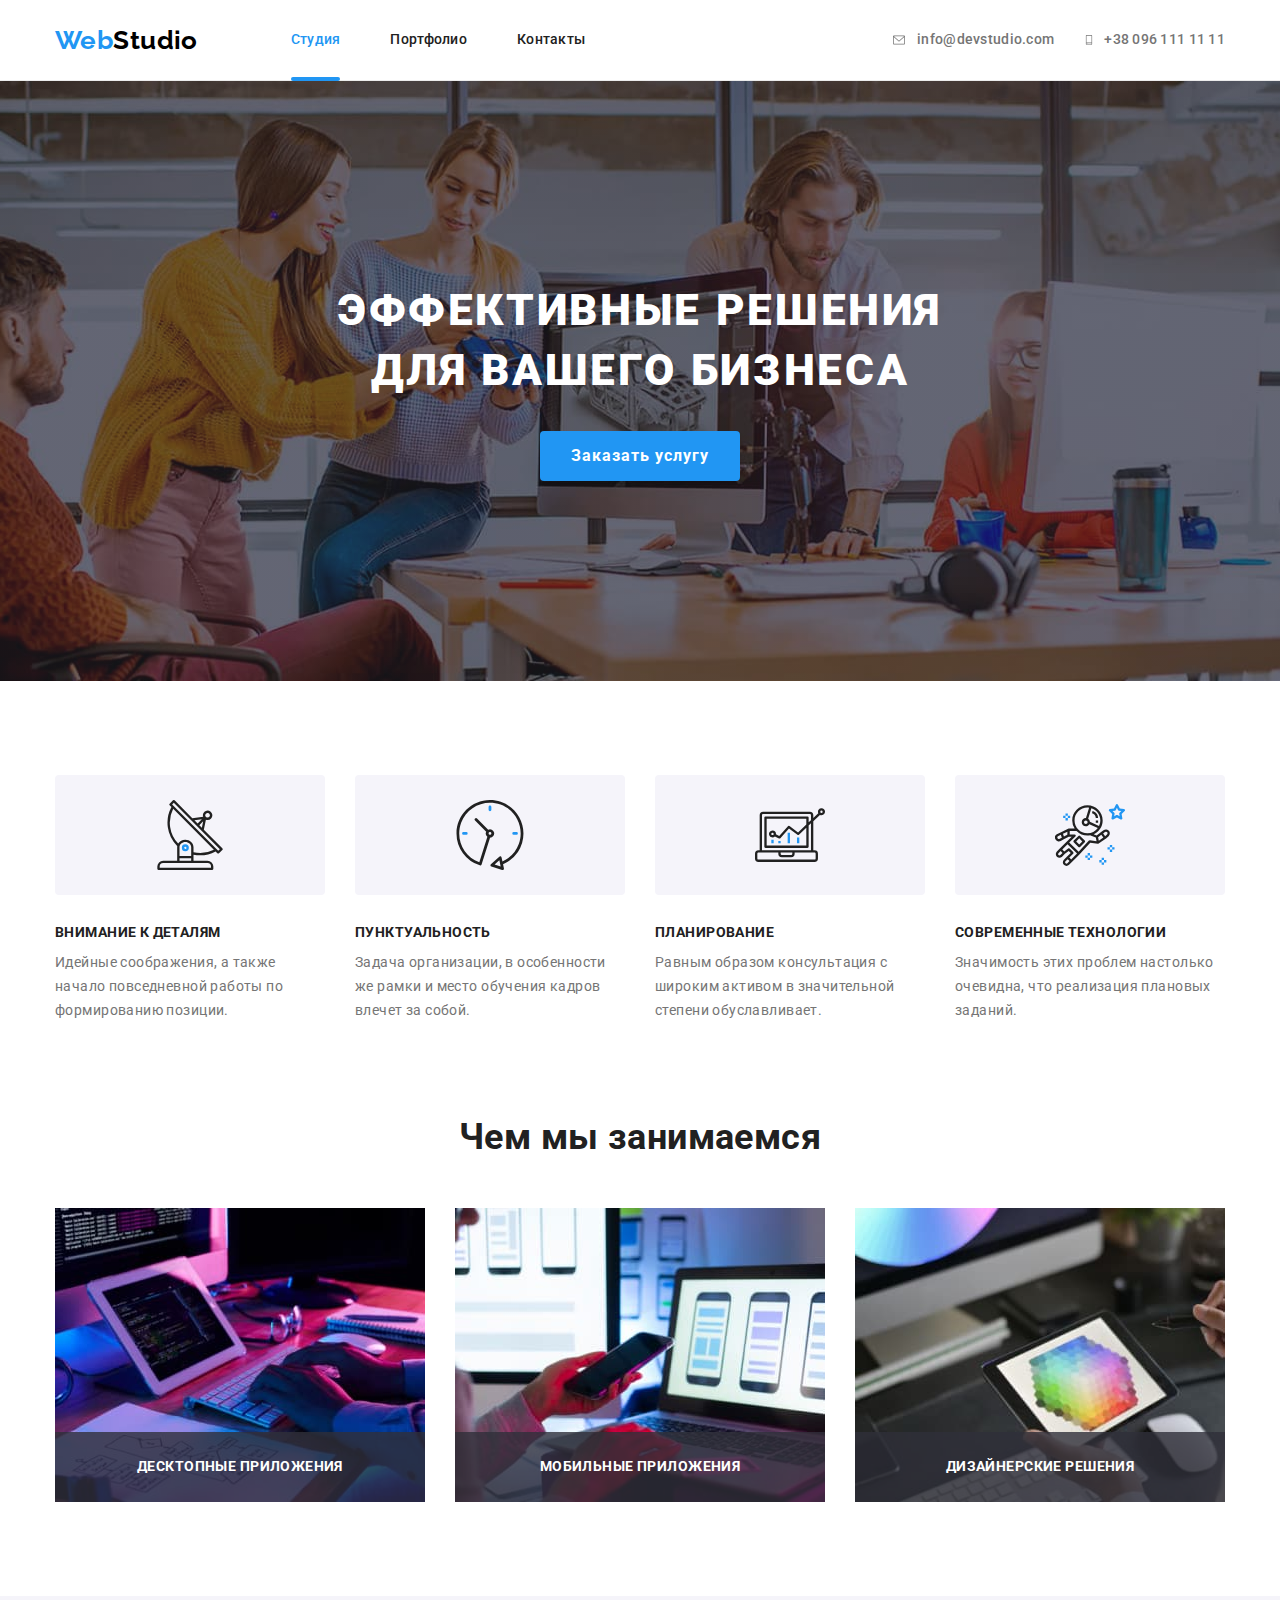
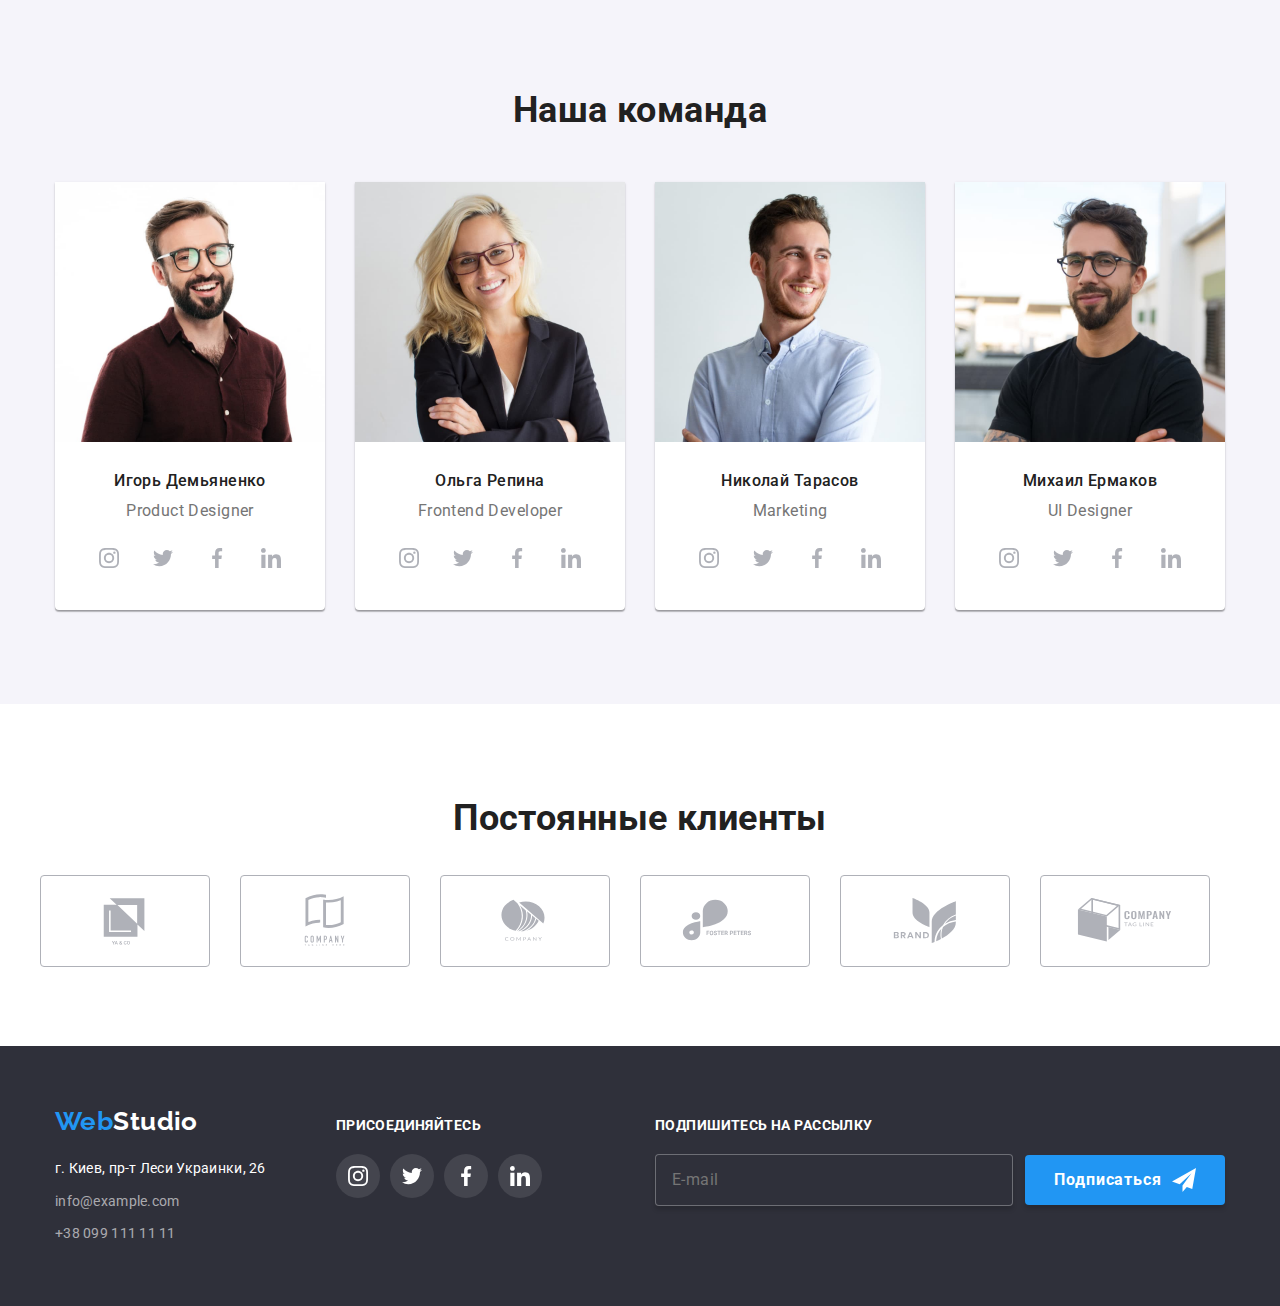
==== index.html @ 22db12f2 "fix modal and add all to footer" ====
<!DOCTYPE html>
<html lang="ru">
	<head>
		<meta charset="UTF-8" />
		<meta http-equiv="X-UA-Compatible" content="IE=edge" />
		<meta name="viewport" content="width=device-width, initial-scale=1.0" />
		<title>Студия</title>
		<link rel="preconnect" href="https://fonts.googleapis.com" />
		<link rel="preconnect" href="https://fonts.gstatic.com" crossorigin />
		<link
			href="https://fonts.googleapis.com/css2?family=Raleway:wght@700&family=Roboto:wght@400;500;700;900&display=swap"
			rel="stylesheet"
		/>
		<link
			rel="stylesheet"
			href="https://cdnjs.cloudflare.com/ajax/libs/modern-normalize/1.1.0/modern-normalize.min.css"
		/>
		<link rel="stylesheet" href="./css/main.min.css" />
		<!-- <link rel="stylesheet" href="./css/style.css"/> -->
	</head>

	<body>
		<!-- Верхняя линия -->
		<header class="page-header">
			<div class="container page-header__container">
				<a href="./index.html" class="logo__link link">
					<span class="logo__label">Web</span>
					Studio
				</a>
				<div class="menu-container" id="menu-container" data-menu>
					<nav class="navigation">
						<ul class="navigation__list list">
							<li class="navigation__item">
								<a href="./index.html" class="navigation__link link navigation__link--current">Студия</a>
							</li>
							<li class="navigation__item">
								<a href="./portfolio.html" class="navigation__link link">Портфолио</a>
							</li>
							<li class="navigation__item">
								<a href="" class="navigation__link link">Контакты</a>
							</li>
						</ul>
					</nav>

					<ul class="contact list">
						<li class="contact__item">
							<a href="mailto:info@devstudio.com" class="contact__link link">
								<svg class="contact__icon" width="16" height="12">
									<use href="./images/icon-img.svg#icon-letter"></use>
								</svg>
								info@devstudio.com
							</a>
						</li>
						<li class="contact__item">
							<a href="tel:+380961111111" class="contact__link link contact__link--resize">
								<svg class="contact__icon" width="10" height="16">
									<use href="./images/icon-img.svg#icon-smartphone"></use>
								</svg>
								+38 096 111 11 11
							</a>
						</li>
					</ul>

					<ul class="header-social__list list">
						<li class="header-social__item">
							<a href="" class="header-social__link link" aria-label="Instagram">Instagram</a>
						</li>
						<li class="header-social__item">
							<a href="" class="header-social__link link" aria-label="Twitter">Twitter</a>
						</li>
						<li class="header-social__item">
							<a href="" class="header-social__link link" aria-label="Facebook">Facebook</a>
						</li>
						<li class="header-social__item">
							<a href="" class="header-social__link link" aria-label="LinkedIn">LinkedIn</a>
						</li>
					</ul>
				</div>
				<button
					class="button-menu is-open"
					type="button-menu"
					aria-expanded="false"
					aria-controls="menu-container"
					data-menu-button
				>
					<svg class="button-menu__icon" width="40" height="40" aria-label="Переключатель мобильного окна">
						<use class="icon-menu" href="./images/icon-img.svg#icon-menu"></use>
						<use class="icon-close" href="./images/icon-img.svg#icon-close-menu"></use>
					</svg>
				</button>
			</div>
		</header>

		<!-- Main -->
		<main>
			<!-- Шапка -->
			<section class="hero">
				<div class="container">
					<h1 class="hero__title">Эффективные решения для вашего бизнеса</h1>
					<button class="button" type="button" data-modal-open>Заказать услугу</button>
				</div>
			</section>

			<!-- Преимущества -->
			<section class="section advantage">
				<div class="container">
					<h2 class="section__title visually-hidden">Преимущества</h2>
					<ul class="advantage__list list">
						<li class="advantage-card">
							<div class="advantage-card__img">
								<svg class="advantage-card__icon" width="70" height="70">
									<use href="./images/icon-img.svg#icon-antenna"></use>
								</svg>
							</div>
							<h3 class="advantage-card__name subtitle">Внимание к деталям</h3>
							<p class="advantage-card__text text">
								Идейные соображения, а также начало повседневной работы по формированию позиции.
							</p>
						</li>
						<li class="advantage-card">
							<div class="advantage-card__img">
								<svg class="advantage-card__icon" width="70" height="70">
									<use href="./images/icon-img.svg#icon-clock"></use>
								</svg>
							</div>
							<h3 class="advantage-card__name subtitle">Пунктуальность</h3>
							<p class="advantage-card__text text">
								Задача организации, в особенности же рамки и место обучения кадров влечет за собой.
							</p>
						</li>
						<li class="advantage-card">
							<div class="advantage-card__img">
								<svg class="advantage-card__icon" width="70" height="70">
									<use href="./images/icon-img.svg#icon-diagram"></use>
								</svg>
							</div>
							<h3 class="advantage-card__name subtitle">Планирование</h3>
							<p class="advantage-card__text text">
								Равным образом консультация с широким активом в значительной степени обуславливает.
							</p>
						</li>
						<li class="advantage-card">
							<div class="advantage-card__img">
								<svg class="advantage-card__icon" width="70" height="70">
									<use href="./images/icon-img.svg#icon-astronaut"></use>
								</svg>
							</div>
							<h3 class="advantage-card__name subtitle">Современные технологии</h3>
							<p class="advantage-card__text text">
								Значимость этих проблем настолько очевидна, что реализация плановых заданий.
							</p>
						</li>
					</ul>
				</div>
			</section>

			<!-- Услуги -->
			<section class="section service">
				<div class="container">
					<h2 class="section__title">Чем мы занимаемся</h2>
					<ul class="service__list list">
						<li class="service-card">
							<img class="service-card__image" src="./images/service1.jpg" alt="Верстка" width="370" height="294" />
							<h3 class="service-card__name subtitle">Десктопные приложения</h3>
						</li>
						<li class="service-card">
							<img class="service-card__image" src="./images/service2.jpg" alt="Адаптация" width="370" height="294" />
							<h3 class="service-card__name subtitle">Мобильные приложения</h3>
						</li>
						<li class="service-card">
							<img class="service-card__image" src="./images/service3.jpg" alt="Дизайн" width="370" height="294" />
							<h3 class="service-card__name subtitle">Дизайнерские решения</h3>
						</li>
					</ul>
				</div>
			</section>

			<!-- Наша команда -->
			<section class="section team">
				<div class="container">
					<h2 class="section__title">Наша команда</h2>
					<ul class="team__list list">
						<li class="team__card">
							<img class="team__photo" src="./images/photo1.jpg" alt="Фото Игоря Демьяненко" width="270" height="260" />
							<div class="team__description">
								<h3 class="team__name">Игорь Демьяненко</h3>
								<p class="team__text">Product Designer</p>
								<ul class="social__list list">
									<li class="social__item">
										<a
											class="social__link link"
											href=""
											aria-label="instagram"
											target="_blank"
											rel="noopener noreferrer"
										>
											<svg class="social__icon" width="20" height="20">
												<use href="./images/icon-img.svg#icon-instagram"></use>
											</svg>
										</a>
									</li>
									<li class="social__item">
										<a class="social__link" href="" aria-label="twitter" target="_blank" rel="noopener noreferrer">
											<svg class="social__icon" width="20" height="20">
												<use href="./images/icon-img.svg#icon-twitter"></use>
											</svg>
										</a>
									</li>
									<li class="social__item">
										<a class="social__link" href="" aria-label="facebook" target="_blank" rel="noopener noreferrer">
											<svg class="social__icon" width="20" height="20">
												<use href="./images/icon-img.svg#icon-facebook"></use>
											</svg>
										</a>
									</li>
									<li class="social__item">
										<a class="social__link" href="" aria-label="linkedin" target="_blank" rel="noopener noreferrer">
											<svg class="social__icon" width="20" height="20">
												<use href="./images/icon-img.svg#icon-linkedin"></use>
											</svg>
										</a>
									</li>
								</ul>
							</div>
						</li>
						<li class="team__card">
							<img class="team__photo" src="./images/photo2.jpg" alt="Фото Ольги Репиной" width="270" height="260" />
							<div class="team__description">
								<h3 class="team__name">Ольга Репина</h3>
								<p class="team__text">Frontend Developer</p>
								<ul class="social__list list">
									<li class="social__item">
										<a class="social__link" href="" aria-label="instagram" target="_blank" rel="noopener noreferrer">
											<svg class="social__icon" width="20" height="20">
												<use href="./images/icon-img.svg#icon-instagram"></use>
											</svg>
										</a>
									</li>
									<li class="social__item">
										<a class="social__link" href="" aria-label="twitter" target="_blank" rel="noopener noreferrer">
											<svg class="social__icon" width="20" height="20">
												<use href="./images/icon-img.svg#icon-twitter"></use>
											</svg>
										</a>
									</li>
									<li class="social__item">
										<a class="social__link" href="" aria-label="facebook" target="_blank" rel="noopener noreferrer">
											<svg class="social__icon" width="20" height="20">
												<use href="./images/icon-img.svg#icon-facebook"></use>
											</svg>
										</a>
									</li>
									<li class="social__item">
										<a class="social__link" href="" aria-label="linkedin" target="_blank" rel="noopener noreferrer">
											<svg class="social__icon" width="20" height="20">
												<use href="./images/icon-img.svg#icon-linkedin"></use>
											</svg>
										</a>
									</li>
								</ul>
							</div>
						</li>
						<li class="team__card">
							<img class="team__photo" src="./images/photo3.jpg" alt="Фото Николая Тарасова" width="270" height="260" />
							<div class="team__description">
								<h3 class="team__name">Николай Тарасов</h3>
								<p class="team__text">Marketing</p>
								<ul class="social__list list">
									<li class="social__item">
										<a class="social__link" href="" aria-label="instagram" target="_blank" rel="noopener noreferrer">
											<svg class="social__icon" width="20" height="20">
												<use href="./images/icon-img.svg#icon-instagram"></use>
											</svg>
										</a>
									</li>
									<li class="social__item">
										<a class="social__link" href="" aria-label="twitter" target="_blank" rel="noopener noreferrer">
											<svg class="social__icon" width="20" height="20">
												<use href="./images/icon-img.svg#icon-twitter"></use>
											</svg>
										</a>
									</li>
									<li class="social__item">
										<a class="social__link" href="" aria-label="facebook" target="_blank" rel="noopener noreferrer">
											<svg class="social__icon" width="20" height="20">
												<use href="./images/icon-img.svg#icon-facebook"></use>
											</svg>
										</a>
									</li>
									<li class="social__item">
										<a class="social__link" href="" aria-label="linkedin" target="_blank" rel="noopener noreferrer">
											<svg class="social__icon" width="20" height="20">
												<use href="./images/icon-img.svg#icon-linkedin"></use>
											</svg>
										</a>
									</li>
								</ul>
							</div>
						</li>
						<li class="team__card">
							<img class="team__photo" src="./images/photo4.jpg" alt="Фото Михаила Ермакова" width="270" height="260" />
							<div class="team__description">
								<h3 class="team__name">Михаил Ермаков</h3>
								<p class="team__text">UI Designer</p>
								<ul class="social__list list">
									<li class="social__item">
										<a class="social__link" href="" aria-label="instagram" target="_blank" rel="noopener noreferrer">
											<svg class="social__icon" width="20" height="20">
												<use href="./images/icon-img.svg#icon-instagram"></use>
											</svg>
										</a>
									</li>
									<li class="social__item">
										<a class="social__link" href="" aria-label="twitter" target="_blank" rel="noopener noreferrer">
											<svg class="social__icon" width="20" height="20">
												<use href="./images/icon-img.svg#icon-twitter"></use>
											</svg>
										</a>
									</li>
									<li class="social__item">
										<a class="social__link" href="" aria-label="facebook" target="_blank" rel="noopener noreferrer">
											<svg class="social__icon" width="20" height="20">
												<use href="./images/icon-img.svg#icon-facebook"></use>
											</svg>
										</a>
									</li>
									<li class="social__item">
										<a class="social__link" href="" aria-label="linkedin" target="_blank" rel="noopener noreferrer">
											<svg class="social__icon" width="20" height="20">
												<use href="./images/icon-img.svg#icon-linkedin"></use>
											</svg>
										</a>
									</li>
								</ul>
							</div>
						</li>
					</ul>
				</div>
			</section>

			<!-- Постоянные клиенты -->
			<section class="section clients">
				<div class="container">
					<h2 class="section__title">Постоянные клиенты</h2>
					<ul class="clients__list list">
						<li class="clients-card">
							<a href="" class="clients-card__link">
								<svg class="clients-card__icon" width="106" height="60">
									<use href="./images/icon-img.svg#icon-logo1"></use>
								</svg>
							</a>
						</li>
						<li class="clients-card">
							<a href="" class="clients-card__link">
								<svg class="clients-card__icon" width="106" height="60">
									<use href="./images/icon-img.svg#icon-logo2"></use>
								</svg>
							</a>
						</li>
						<li class="clients-card">
							<a href="" class="clients-card__link">
								<svg class="clients-card__icon" width="106" height="60">
									<use href="./images/icon-img.svg#icon-logo3"></use>
								</svg>
							</a>
						</li>
						<li class="clients-card">
							<a href="" class="clients-card__link">
								<svg class="clients-card__icon" width="106" height="60">
									<use href="./images/icon-img.svg#icon-logo4"></use>
								</svg>
							</a>
						</li>
						<li class="clients-card">
							<a href="" class="clients-card__link">
								<svg class="clients-card__icon" width="106" height="60">
									<use href="./images/icon-img.svg#icon-logo5"></use>
								</svg>
							</a>
						</li>
						<li class="clients-card">
							<a href="" class="clients-card__link">
								<svg class="clients-card__icon" width="106" height="60">
									<use href="./images/icon-img.svg#icon-logo6"></use>
								</svg>
							</a>
						</li>
					</ul>
				</div>
			</section>
		</main>

		<!-- footer -->
		<footer class="page-footer">
			<div class="container page-footer__container">
				<div class="address-thumb">
					<a href="./index.html" class="logo__link link page-footer__logo">
						<span class="logo__label">Web</span>
						Studio
					</a>
					<address class="address">
						<ul class="address__list list">
							<li class="address__item">
								<a href="#" class="address__link address__link--decoration link">г. Киев, пр-т Леси Украинки, 26</a>
							</li>
							<li class="address__item">
								<a href="mailto:info@example.com" class="address__link link address__link--active">info@example.com</a>
							</li>
							<li class="address__item">
								<a href="tel:+380991111111" class="address__link link address__link--active">+38 099 111 11 11</a>
							</li>
						</ul>
					</address>
				</div>

				<div class="join-thumb">
					<strong class="join-thumb__title">присоединяйтесь</strong>
					<ul class="social__list list">
						<li class="social__item">
							<a
								class="social__link link social__link--decoration"
								href=""
								aria-label="instagram"
								target="_blank"
								rel="noopener noreferrer"
							>
								<svg class="social__icon" width="20" height="20">
									<use href="./images/icon-img.svg#icon-instagram"></use>
								</svg>
							</a>
						</li>
						<li class="social__item">
							<a
								class="social__link link social__link--decoration"
								href=""
								aria-label="twitter"
								target="_blank"
								rel="noopener noreferrer"
							>
								<svg class="social__icon" width="20" height="20">
									<use href="./images/icon-img.svg#icon-twitter"></use>
								</svg>
							</a>
						</li>
						<li class="social__item">
							<a
								class="social__link link social__link--decoration"
								href=""
								aria-label="facebook"
								target="_blank"
								rel="noopener noreferrer"
							>
								<svg class="social__icon" width="20" height="20">
									<use href="./images/icon-img.svg#icon-facebook"></use>
								</svg>
							</a>
						</li>
						<li class="social__item">
							<a
								class="social__link link social__link--decoration"
								href=""
								aria-label="linkedin"
								target="_blank"
								rel="noopener noreferrer"
							>
								<svg class="social__icon" width="20" height="20">
									<use href="./images/icon-img.svg#icon-linkedin"></use>
								</svg>
							</a>
						</li>
					</ul>
				</div>

				<div class="newsletter">
					<strong class="newsletter__title">Подпишитесь на рассылку</strong>
					<form class="newsletter__form" name="sign to newsletter">
						<input class="newsletter__input" type="email" name="email" id="user_email" placeholder="E-mail" />

						<button class="button" type="submit">
							Подписаться
							<svg class="button__icon button__append" width="24" height="24">
								<use href="./images/icon-img.svg#icon-send"></use>
							</svg>
						</button>
					</form>
				</div>
			</div>
		</footer>

		<!-- <div class="backdrop backdrop--is-hidden" data-modal>
			<div class="modal">
				<button class="button modal__button" type="button" data-modal-close>
					<svg class="button__icon" width="18" height="18">
						<use href="./images/icon-img.svg#icon-close-modal-img"></use>
					</svg>
				</button>
				<form class="form">
					<strong class="form__title">Оставьте свои данные, мы вам перезвоним</strong>

					<label class="label">
						<span class="label__name">Имя</span>
						<input class="label__input" type="text" name="name" id="name" autofocus />
						<svg class="label__icon" width="18" height="18">
							<use href="./images/icon-img.svg#icon-person-black"></use>
						</svg>
					</label>

					<label class="label">
						<span class="label__name">Телефон</span>
						<input class="label__input" type="tel" name="tel" id="tel" />
						<svg class="label__icon" width="18" height="18">
							<use href="./images/icon-img.svg#icon-phone-black"></use>
						</svg>
					</label>

					<label class="label">
						<span class="label__name">Почта</span>
						<input class="label__input" type="email" name="email" id="email" />
						<svg class="label__icon" width="18" height="18">
							<use href="./images/icon-img.svg#icon-email-modal"></use>
						</svg>
					</label>

					<label class="label">
						<span class="label__name">Комментарий</span>
						<textarea
							class="label__textarea"
							name="comment"
							id="comment"
							rows="10"
							placeholder="Введите текст"
						></textarea>
					</label>

					<label class="label label--decoration">
						<input class="label__input label__input--is-hidden" type="checkbox" name="policy" id="policy" />
						<span class="label__checkbox">
							<svg class="label__icon label__icon--custom" width="14" height="13">
								<use href="./images/icon-img.svg#icon-Vector2"></use>
							</svg>
						</span>
						<span class="label__name label__name--static">
							Соглашаюсь с рассылкой и принимаю&nbsp;
							<a class="label__link" href="#">Условия договора</a>
						</span>
					</label>

					<button class="button form__button" type="submit">Отправить</button>
				</form>
			</div>
		</div> -->

		<script src="./js/menu-container.js"></script>
		<script src="./js/modal.js"></script>
	</body>
</html>
---- css/main.min.css ----
body{background-color:#fff;color:#757575;font-family:Roboto, sans-serif;font-size:14px;letter-spacing:0.03em}h1,h2,h3,h4,h5,h6,p,ul{margin:0;padding:0}.list{list-style:none}.link{text-decoration:none}.visually-hidden{position:absolute;width:1px;height:1px;margin:-1px;border:0;padding:0;white-space:nowrap;clip-path:inset(100%);clip:rect(0 0 0 0);overflow:hidden}.section__title{margin-top:0;margin-bottom:50px;color:#212121;font-size:28px;line-height:1.17;text-align:center}@media screen and (min-width: 1200px){.section__title{font-size:36px;line-height:1.16}}.subtitle{font-size:14px;line-height:1.14;text-transform:uppercase}.text{line-height:1.71}img{display:block;max-width:100%;height:auto}.logo__link{display:flex;color:#000;font-family:Raleway, sans-serif;font-weight:700;font-size:24px;line-height:1.16}@media screen and (min-width: 1200px){.logo__link{font-size:26px;line-height:1.19}}.logo__label{color:#2196f3;font-family:Raleway, sans-serif;font-weight:700;font-size:24px;line-height:1.16}@media screen and (min-width: 1200px){.logo__label{font-size:26px;line-height:1.19}}.button{display:inline-flex;align-items:center;justify-content:center;padding:10px;width:200px;box-shadow:0px 4px 4px rgba(0,0,0,0.15);border-radius:4px;border:none;color:#fff;background-color:#2196f3;font-weight:700;font-size:16px;line-height:1.88;letter-spacing:0.06em;cursor:pointer;transition:background-color 250ms cubic-bezier(0.4, 0, 0.2, 1)}.button:hover,.button:focus{background-color:#188ce8}.button__append{margin-left:10px}.button-menu{position:relative;top:0px;right:0px;z-index:5;display:inline-flex;margin:0;padding:0;border:none;color:#212121;background-color:transparent;transition:color 250ms cubic-bezier(0.4, 0, 0.2, 1)}.button-menu:hover,.button-menu:focus{color:#2196f3}@media screen and (min-width: 768px){.button-menu{display:none}}.button-menu__icon{fill:currentColor}.button-menu .icon-close{opacity:0;transition:opacity 400ms cubic-bezier(0.4, 0, 0.2, 1)}.button-menu.is-open .icon-close{opacity:1}.button-menu.is-open .icon-menu{opacity:0;transition:opacity 400ms cubic-bezier(0.4, 0, 0.2, 1)}.team__card{display:block;background:#fff;box-shadow:0px 1px 3px rgba(0,0,0,0.12),0px 1px 1px rgba(0,0,0,0.14),0px 2px 1px rgba(0,0,0,0.2);border-radius:0px 0px 4px 4px}@media screen and (max-width: 767px){.team__card:not(:last-child){margin-bottom:30px}}@media screen and (min-width: 768px) and (max-width: 1199px){.team__card{width:354px}.team__card:not(:nth-child(2n)){margin-right:30px}.team__card:not(:nth-last-child(-n+2)){margin-bottom:30px}}@media screen and (min-width: 1200px){.team__card{max-width:270px}}.team__description{padding:30px 10px}.team__name{color:#212121;font-weight:500;font-size:16px;line-height:1.18;text-align:center;margin-bottom:10px}.team__text{font-size:16px;line-height:1.19;text-align:center;margin-bottom:16px}.clients-card{display:flex}@media screen and (max-width: 767px){.clients-card{width:210px;flex-basis:calc((100% - 4 * 15px) / 2);margin:15px}}@media screen and (min-width: 768px) and (max-width: 1199px){.clients-card{width:226px}.clients-card:not(:nth-child(3n)){margin-right:30px}.clients-card:not(:nth-last-child(-n+3)){margin-bottom:30px}}@media screen and (min-width: 1200px){.clients-card{width:170px}}.clients-card__link{display:flex;justify-content:center;align-items:center;width:100%;height:92px;color:#afb1b8;border:1px solid #afb1b8;border-radius:4px;transition:color 250ms cubic-bezier(0.4, 0, 0.2, 1),border-color 250ms cubic-bezier(0.4, 0, 0.2, 1),background-color 250ms cubic-bezier(0.4, 0, 0.2, 1),border-color 250ms cubic-bezier(0.4, 0, 0.2, 1)}.clients-card__link:hover,.clients-card__link:focus{color:#2196f3;border-color:#2196f3}.clients-card__icon{fill:currentColor}.project-card{display:flex;margin-right:30px;margin-bottom:30px}.project-card__link{width:370px;transition:box-shadow 250ms cubic-bezier(0.4, 0, 0.2, 1)}.project-card__link:hover,.project-card__link:focus{box-shadow:0px 1px 1px rgba(0,0,0,0.12),0px 4px 4px rgba(0,0,0,0.06),1px 4px 6px rgba(0,0,0,0.16)}.project-card__overlay{position:relative;display:block;overflow:hidden}.project-card__image{display:block;max-width:100%;height:auto}.project-card__information{position:absolute;top:0;left:0;padding:63px 24px;height:100%;width:100%;font-size:18px;line-height:1.5;letter-spacing:0.03em;color:#fff;background-color:rgba(33,150,243,0.9);transform:translateY(101%);transition:transform 250ms cubic-bezier(0.4, 0, 0.2, 1)}.project-card__item{padding:20px 24px;border-bottom:1px solid #eeeeee;border-left:1px solid #eeeeee;border-right:1px solid #eeeeee}.project-card__name{color:#212121;font-size:18px;line-height:2;letter-spacing:0.06em;margin-bottom:4px}.project-card__text{color:#757575;font-size:16px;line-height:1.88}.project-card__link:hover .project-card__information,.project-card__link:focus .project-card__information{transform:translateY(0)}@media screen and (max-width: 767px){.advantage-card{max-width:450px}.advantage-card:not(:last-child){margin-bottom:30px}}@media screen and (min-width: 768px) and (max-width: 1199px){.advantage-card{max-width:354px}.advantage-card:not(:nth-child(2n)){margin-right:30px}.advantage-card:not(:nth-last-child(-n+2)){margin-bottom:30px}}@media screen and (min-width: 1200px){.advantage-card{max-width:270px}}.advantage-card__img{display:flex;justify-content:center;align-items:center;height:120px;margin-bottom:30px;background-color:#f5f4fa;border-radius:4px}.advantage-card__name{margin-bottom:10px;color:#212121}.service-card{position:relative}.service-card__name{position:absolute;bottom:0;left:0;height:70px;width:100%;padding:27px 10px;text-align:center;color:#fff;background-color:rgba(47,48,58,0.8)}.social__list{display:flex;justify-content:center}.social__item:not(:last-child){margin-right:10px}.social__link{display:flex;justify-content:center;align-items:center;width:44px;height:44px;color:#afb1b8;background:#fff;border-radius:50%;transition:color 250ms cubic-bezier(0.4, 0, 0.2, 1),background-color 250ms cubic-bezier(0.4, 0, 0.2, 1)}.social__link:hover,.social__link:focus{background-color:#2196f3;color:#fff}.social__icon{fill:currentColor}.backdrop{position:fixed;top:0;left:0;width:100%;height:100%;background-color:rgba(0,0,0,0.2);opacity:1;transition:opacity 400ms cubic-bezier(0.4, 0, 0.2, 1)}.backdrop--is-hidden{opacity:0;pointer-events:none}.modal{position:absolute;top:50%;left:50%;transform:translate(-50%, -50%) scale(1);min-width:528px;min-height:581px;background-color:#fff;transition:transform 400ms cubic-bezier(0.4, 0, 0.2, 1)}.backdrop--is-hidden .modal{transform:translate(-50%, -50%) scale(0)}.modal__button{position:absolute;top:8px;right:8px;padding:0;width:30px;height:30px;color:#000000;background:#ffffff;box-shadow:none;border-radius:50%;border:1px solid rgba(0,0,0,0.1);cursor:pointer;transition:color 250ms cubic-bezier(0.4, 0, 0.2, 1)}.modal__button:hover,.modal__button:focus{color:#2196f3;background-color:#fff}.button__icon{fill:currentColor}.form{display:flex;flex-direction:column;padding:40px}.form__title{font-weight:700;font-size:20px;line-height:23px;text-align:center;letter-spacing:0.03em;color:#212121;margin-bottom:12px}.label{position:relative;display:flex;flex-direction:column;margin-bottom:10px;font-weight:400;font-size:12px;line-height:1.16;letter-spacing:0.01em;color:#757575}.label:nth-child(5){margin-bottom:20px}.label__name{margin-bottom:4px}.label__input{padding:11px 15px 11px 40px;border:1px solid rgba(33,33,33,0.2);border-radius:4px;transition:border 250ms cubic-bezier(0.4, 0, 0.2, 1)}.label__input:focus{border:1px solid #2196f3;border-radius:4px;outline:transparent}.label__icon{position:absolute;top:50%;left:15px;transition:fill 250ms cubic-bezier(0.4, 0, 0.2, 1)}.label__input:focus+.label__icon{fill:#2196f3}.label__textarea{font-size:12px;line-height:1.16;letter-spacing:0.01em;height:120px;padding:12px 15px;border:1px solid rgba(33,33,33,0.2);border-radius:4px;transition:border 250ms cubic-bezier(0.4, 0, 0.2, 1);resize:none}.label__textarea:focus{border:1px solid #2196f3;border-radius:4px;outline:transparent}.label__textarea::placeholder{color:rgba(117,117,117,0.5)}.label--decoration{flex-direction:row;justify-content:center;align-items:center;margin-bottom:30px}.label__input--is-hidden{position:absolute;width:1px;height:1px;margin:-1px;border:0;padding:0;white-space:nowrap;clip-path:inset(100%);clip:rect(0 0 0 0);overflow:hidden}.label__link{color:#2196f3}.label__checkbox{position:relative;display:block;margin-right:8px;width:16px;height:15px;border:2px solid #212121;border-radius:4px;transition:background-color 250ms cubic-bezier(0.4, 0, 0.2, 1),border-color 250ms cubic-bezier(0.4, 0, 0.2, 1)}.label__input--is-hidden:checked+.label__checkbox{border-color:#2196f3;background-color:#2196f3}.label__icon--custom{position:absolute;top:-1px;left:-1px;opacity:0;transition:opacity 250ms cubic-bezier(0.4, 0, 0.2, 1)}.label__input--is-hidden:checked+.label__checkbox .label__icon--custom{opacity:1}.label__name--static{font-size:14px;line-height:1.46;letter-spacing:0.03em;color:#757575;margin-bottom:0}.form__button{align-self:center}.section{padding-top:60px;padding-bottom:60px}@media screen and (min-width: 1200px){.section{padding-top:94px;padding-bottom:94px}}.page-header{border-bottom:1px solid #ececec}.page-header__container{display:flex;align-items:center}@media screen and (max-width: 767px){.page-header__container{position:relative;padding:10px;justify-content:space-between}}.menu-container{display:flex}@media screen and (max-width: 767px){.menu-container{position:fixed;top:0;left:0;width:100%;min-height:796px;flex-direction:column;padding:48px 40px;opacity:0;visibility:hidden;pointer-events:none;transition:opacity 400ms cubic-bezier(0.4, 0, 0.2, 1),visibility 400ms cubic-bezier(0.4, 0, 0.2, 1);z-index:4;background-color:bisque}}.menu-container.is-open{opacity:1;visibility:visible;pointer-events:initial}@media screen and (min-width: 768px){.menu-container{flex-direction:row;flex-grow:1;align-items:center;justify-content:center}}.navigation__list{display:flex}@media screen and (max-width: 767px){.navigation__list{flex-direction:column}}@media screen and (min-width: 768px){.navigation__list{margin-left:88px}}@media screen and (min-width: 1200px){.navigation__list{margin-left:93px}}@media screen and (min-width: 768px){.navigation__item{position:relative}.navigation__item:not(:last-child){margin-right:50px}}.navigation__link{display:block;color:#212121;font-weight:500;font-size:40px;line-height:1.17;letter-spacing:0.02em;transition:color 250ms cubic-bezier(0.4, 0, 0.2, 1)}.navigation__link:hover,.navigation__link:focus{color:#2196f3}.navigation__link--current{color:#2196f3}@media screen and (min-width: 768px){.navigation__link{padding-top:32px;padding-bottom:32px;font-size:14px;line-height:1.14}.navigation__link--current::after{display:block;content:"";position:absolute;left:0;bottom:-1px;width:100%;height:4px;background-color:#2196f3;border-radius:2px;transition:opacity 250ms cubic-bezier(0.4, 0, 0.2, 1)}}.contact{display:flex;flex-direction:column-reverse}@media screen and (max-width: 767px){.contact{margin-top:auto;margin-bottom:64px}}@media screen and (min-width: 768px){.contact{flex-direction:column;margin-left:auto}}@media screen and (min-width: 1200px){.contact{flex-direction:row}}@media screen and (max-width: 767px){.contact__item:not(:first-child){margin-bottom:32px}}@media screen and (min-width: 768px) and (max-width: 1199px){.contact__item:not(:last-child){margin-bottom:10px}}@media screen and (min-width: 1200px){.contact__item:not(:last-child){margin-right:30px}}.contact__link{color:#757575;font-weight:500;font-size:24px;line-height:1.16;letter-spacing:0.02em;transition:color 250ms cubic-bezier(0.4, 0, 0.2, 1)}.contact__link:hover,.contact__link:focus{color:#2196f3}@media screen and (max-width: 767px){.contact__link--resize{font-size:34px;line-height:1.17;color:#2196f3}}@media screen and (min-width: 768px){.contact__link{display:flex;align-items:center;font-size:12px;line-height:1.16}}@media screen and (min-width: 1200px){.contact__link{padding-top:32px;padding-bottom:32px;flex-direction:row;font-size:14px;line-height:1.14}.contact__link:not(:last-child){margin-right:30px}}@media screen and (max-width: 767px){.contact__icon{display:none}}@media screen and (min-width: 768px){.contact__icon{margin-right:8px;fill:currentColor}}@media screen and (min-width: 1200px){.contact__icon{margin-right:10px}}.header-social__list{display:flex}@media screen and (min-width: 768px){.header-social__list{display:none}}.header-social__item:not(:last-child){border-right:1px solid rgba(33,33,33,0.2);padding-right:10px}.header-social__item:not(:first-child){padding-left:10px}.header-social__link{font-size:18px;line-height:1.22;letter-spacing:0.02em;color:#2196f3}.page-footer{background-color:#2f303a;padding-top:60px;padding-bottom:60px}.page-footer__container{display:flex}@media screen and (max-width: 767px){.page-footer__container{flex-direction:column;align-items:center}}@media screen and (min-width: 768px) and (max-width: 1199px){.page-footer__container{flex-wrap:wrap;justify-content:space-around}}@media screen and (min-width: 1200px){.page-footer__container{align-items:baseline}}.address-thumb{display:flex;flex-direction:column;align-items:center}@media screen and (max-width: 767px){.address-thumb{margin-bottom:70px}}@media screen and (min-width: 1200px){.address-thumb{align-items:flex-start;margin-right:70px}}.page-footer__logo{display:flex;color:#fff;margin-top:0;margin-bottom:20px}.address__list{font-style:normal;display:inline-block}.address__item{display:flex;flex-direction:column;align-items:center}.address__item:not(:last-child){margin-bottom:9px}@media screen and (min-width: 768px) and (max-width: 1199px){.address__item{margin-bottom:60px}}@media screen and (min-width: 1200px){.address__item{align-items:flex-start}}.address__link{display:flex;align-items:center;color:rgba(255,255,255,0.6);font-weight:400;line-height:1.71;letter-spacing:0.02em;transition:color 250ms cubic-bezier(0.4, 0, 0.2, 1)}.address__link--active:focus,.address__link--active:hover{color:#2196f3}.address__link--decoration{color:#fff;line-height:1.71;margin-left:0}.join-thumb{display:flex;flex-direction:column;align-items:center}@media screen and (max-width: 767px){.join-thumb{margin-bottom:60px}}@media screen and (min-width: 1200px){.join-thumb{align-items:flex-start}}.join-thumb__title{display:inline-block;color:#fff;font-weight:700;line-height:1.14;text-transform:uppercase;margin-bottom:20px}.social__link--decoration{display:flex;justify-content:center;align-items:center;width:44px;height:44px;color:#fff;background:rgba(255,255,255,0.1);border-radius:50%;transition:background-color 250ms cubic-bezier(0.4, 0, 0.2, 1)}.newsletter{display:flex;flex-direction:column;align-items:center}@media screen and (min-width: 1200px){.newsletter{align-items:flex-start;margin-left:auto}}.newsletter__title{color:#fff;font-weight:700;line-height:1.14;text-transform:uppercase;margin-bottom:20px}.newsletter__form{display:flex;flex-direction:column;align-items:center}@media screen and (min-width: 1200px){.newsletter__form{flex-direction:row}}.newsletter__input{padding:15px 16px;max-width:450px;font-size:16px;line-height:1.25;letter-spacing:0.03em;color:rgba(255,255,255,0.6);background-color:#2f303a;border:1px solid rgba(255,255,255,0.3);box-shadow:0px 4px 4px rgba(0,0,0,0.15);border-radius:4px;transition:border 250ms cubic-bezier(0.4, 0, 0.2, 1)}.newsletter__input:focus{border:1px solid #2196f3;border-radius:4px;outline:transparent}@media screen and (max-width: 1199px){.newsletter__input{margin-bottom:20px;width:450px}}@media screen and (min-width: 1200px){.newsletter__input{margin-right:12px;width:358px}}.container{margin-left:auto;margin-right:auto;padding-left:15px;padding-right:15px}@media screen and (min-width: 480px){.container{width:480px}}@media screen and (min-width: 768px){.container{width:768px}}@media screen and (min-width: 1200px){.container{width:1200px}}.hero{padding-top:118px;padding-bottom:118px;align-items:center;text-align:center;margin-left:auto;margin-right:auto;max-width:1600px;background-color:#c4c4c4;background-image:linear-gradient(to left, rgba(47,48,58,0.4), rgba(47,48,58,0.4)),url(../images/hero-bgc.jpg);background-repeat:no-repeat, no-repeat;background-position:center, center;background-size:cover, cover}@media screen and (min-width: 1200px){.hero{padding-top:200px;padding-bottom:200px}}.hero__title{max-width:360px;margin-right:auto;margin-left:auto;margin-bottom:30px;color:#fff;font-weight:900;font-size:26px;line-height:1.62;letter-spacing:0.06em;text-transform:uppercase}@media screen and (min-width: 1200px){.hero__title{max-width:696px;font-size:44px;line-height:1.36}}@media screen and (min-width: 1200px){.advantage{padding-bottom:0}}@media screen and (min-width: 768px){.advantage__list{display:flex;flex-wrap:wrap}}@media screen and (min-width: 1200px){.advantage__list .advantage-card:not(:last-child){margin-right:30px}}@media screen and (max-width: 1199px){.service{display:none}}.service__list{display:flex}.service__list .service-card:not(:last-child){margin-right:30px}.service-card:not(:last-child){margin-right:30px}.team{background-color:#f5f4fa}@media screen and (min-width: 768px){.team__list{display:flex;flex-wrap:wrap}}@media screen and (min-width: 1200px){.team__list .team__card:not(:last-child){margin-right:30px}}.clients__list{display:flex;flex-wrap:wrap;margin:-15px}@media screen and (min-width: 1200px){.clients__list .clients-card:not(:last-child){margin-right:30px}}.filters__title{color:#212121;font-weight:900;font-size:44px;line-height:1.36;text-align:center;letter-spacing:0.06em;text-transform:uppercase}.filters__list{margin-bottom:50px;margin-left:auto;margin-right:auto;align-content:center;text-align:center}.filters__item{display:inline-block}.filters__item:not(:last-child){margin-right:8px}.filters__button{padding:6px 22px;width:auto;color:#212121;background-color:#f5f4fa;font-weight:500;line-height:1.62;text-align:center;box-shadow:none;cursor:pointer;transition:color 250ms cubic-bezier(0.4, 0, 0.2, 1),background-color 250ms cubic-bezier(0.4, 0, 0.2, 1)}.filters__button:hover,.filters__button:focus{color:#fff;background-color:#2196f3;box-shadow:0px 3px 1px rgba(0,0,0,0.1),0px 1px 2px rgba(0,0,0,0.08),0px 2px 2px rgba(0,0,0,0.12)}.filters__button--current{color:#fff;background-color:#2196f3;box-shadow:0px 3px 1px rgba(0,0,0,0.1),0px 1px 2px rgba(0,0,0,0.08),0px 2px 2px rgba(0,0,0,0.12);border-radius:4px}.project__list{display:flex;flex-wrap:wrap}.project__list .project-card:nth-child(3n){margin-right:0}.project__list .project-card:nth-last-child(-n+3){margin-bottom:0}
/*# sourceMappingURL=main.min.css.map */
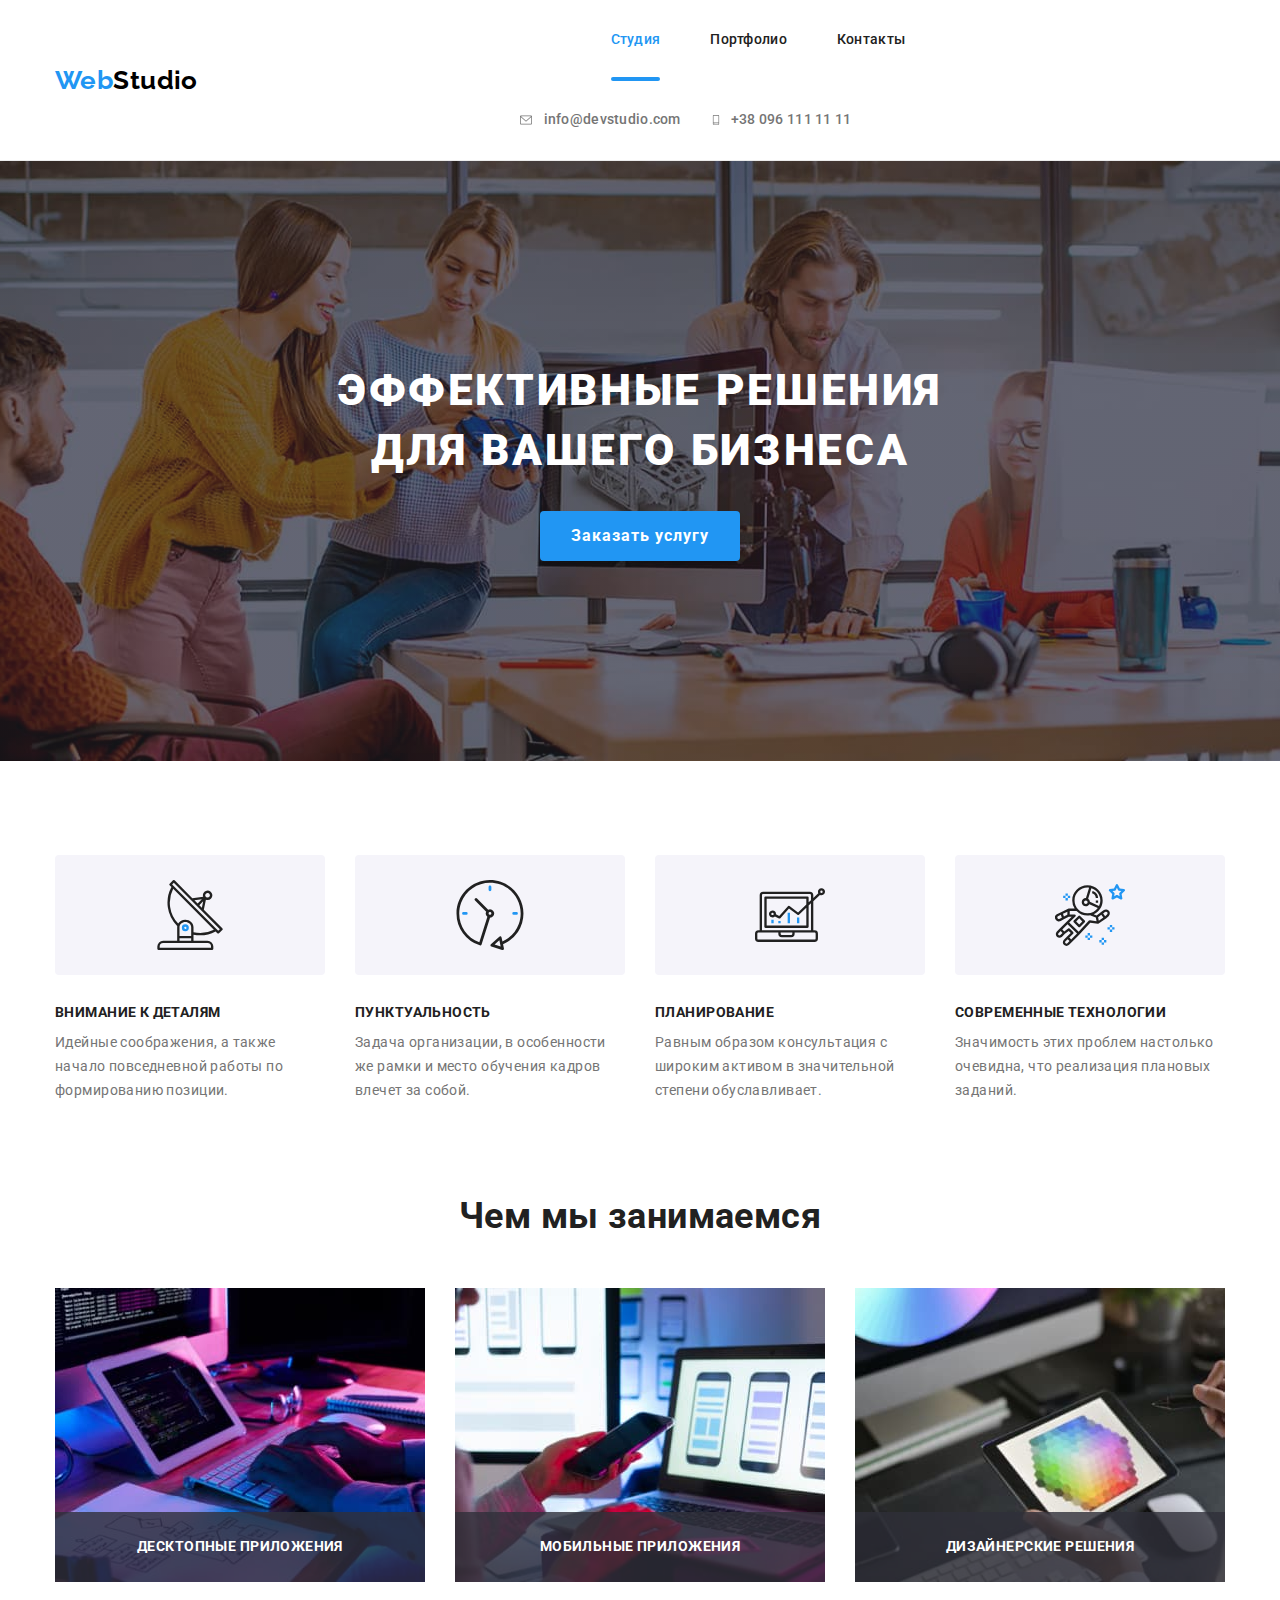
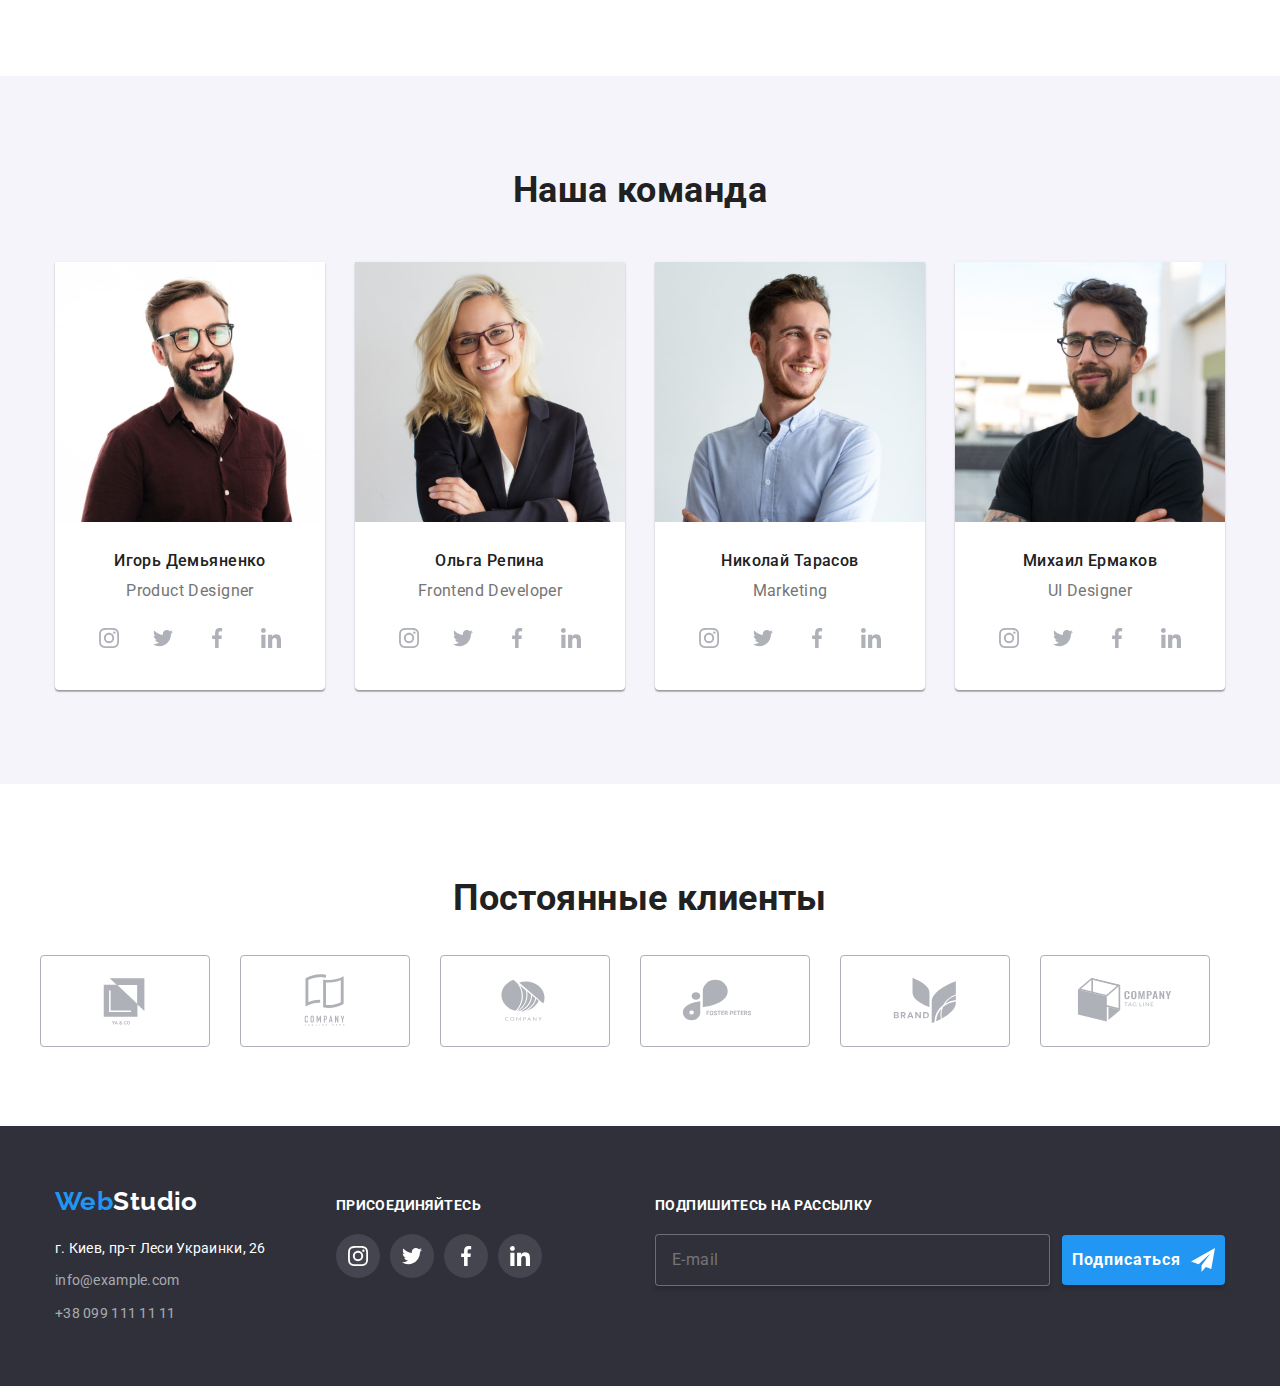
==== commit 4d36d4cb: "add fix" ====
--- a/index.html
+++ b/index.html
@@ -16,7 +16,6 @@
 			href="https://cdnjs.cloudflare.com/ajax/libs/modern-normalize/1.1.0/modern-normalize.min.css"
 		/>
 		<link rel="stylesheet" href="./css/main.min.css" />
-		<!-- <link rel="stylesheet" href="./css/style.css"/> -->
 	</head>
 
 	<body>
@@ -28,56 +27,58 @@
 					Studio
 				</a>
 				<div class="menu-container" id="menu-container" data-menu>
-					<nav class="navigation">
-						<ul class="navigation__list list">
-							<li class="navigation__item">
-								<a href="./index.html" class="navigation__link link navigation__link--current">Студия</a>
-							</li>
-							<li class="navigation__item">
-								<a href="./portfolio.html" class="navigation__link link">Портфолио</a>
-							</li>
-							<li class="navigation__item">
-								<a href="" class="navigation__link link">Контакты</a>
+					<div class="menu-container__components">
+						<nav class="navigation">
+							<ul class="navigation__list list">
+								<li class="navigation__item">
+									<a href="./index.html" class="navigation__link link navigation__link--current">Студия</a>
+								</li>
+								<li class="navigation__item">
+									<a href="./portfolio.html" class="navigation__link link">Портфолио</a>
+								</li>
+								<li class="navigation__item">
+									<a href="" class="navigation__link link">Контакты</a>
+								</li>
+							</ul>
+						</nav>
+
+						<ul class="contact list">
+							<li class="contact__item">
+								<a href="mailto:info@devstudio.com" class="contact__link link">
+									<svg class="contact__icon" width="16" height="12">
+										<use href="./images/icon-img.svg#icon-letter"></use>
+									</svg>
+									info@devstudio.com
+								</a>
+							</li>
+							<li class="contact__item">
+								<a href="tel:+380961111111" class="contact__link link contact__link--resize">
+									<svg class="contact__icon" width="10" height="16">
+										<use href="./images/icon-img.svg#icon-smartphone"></use>
+									</svg>
+									+38 096 111 11 11
+								</a>
 							</li>
 						</ul>
-					</nav>
-
-					<ul class="contact list">
-						<li class="contact__item">
-							<a href="mailto:info@devstudio.com" class="contact__link link">
-								<svg class="contact__icon" width="16" height="12">
-									<use href="./images/icon-img.svg#icon-letter"></use>
-								</svg>
-								info@devstudio.com
-							</a>
-						</li>
-						<li class="contact__item">
-							<a href="tel:+380961111111" class="contact__link link contact__link--resize">
-								<svg class="contact__icon" width="10" height="16">
-									<use href="./images/icon-img.svg#icon-smartphone"></use>
-								</svg>
-								+38 096 111 11 11
-							</a>
-						</li>
-					</ul>
-
-					<ul class="header-social__list list">
-						<li class="header-social__item">
-							<a href="" class="header-social__link link" aria-label="Instagram">Instagram</a>
-						</li>
-						<li class="header-social__item">
-							<a href="" class="header-social__link link" aria-label="Twitter">Twitter</a>
-						</li>
-						<li class="header-social__item">
-							<a href="" class="header-social__link link" aria-label="Facebook">Facebook</a>
-						</li>
-						<li class="header-social__item">
-							<a href="" class="header-social__link link" aria-label="LinkedIn">LinkedIn</a>
-						</li>
-					</ul>
+
+						<ul class="header-social__list list">
+							<li class="header-social__item">
+								<a href="" class="header-social__link link" aria-label="Instagram">Instagram</a>
+							</li>
+							<li class="header-social__item">
+								<a href="" class="header-social__link link" aria-label="Twitter">Twitter</a>
+							</li>
+							<li class="header-social__item">
+								<a href="" class="header-social__link link" aria-label="Facebook">Facebook</a>
+							</li>
+							<li class="header-social__item">
+								<a href="" class="header-social__link link" aria-label="LinkedIn">LinkedIn</a>
+							</li>
+						</ul>
+					</div>
 				</div>
 				<button
-					class="button-menu is-open"
+					class="button-menu"
 					type="button-menu"
 					aria-expanded="false"
 					aria-controls="menu-container"
@@ -487,7 +488,7 @@
 			</div>
 		</footer>
 
-		<!-- <div class="backdrop backdrop--is-hidden" data-modal>
+		<div class="backdrop backdrop--is-hidden" data-modal>
 			<div class="modal">
 				<button class="button modal__button" type="button" data-modal-close>
 					<svg class="button__icon" width="18" height="18">
@@ -548,7 +549,7 @@
 					<button class="button form__button" type="submit">Отправить</button>
 				</form>
 			</div>
-		</div> -->
+		</div>
 
 		<script src="./js/menu-container.js"></script>
 		<script src="./js/modal.js"></script>
--- a/css/main.min.css
+++ b/css/main.min.css
@@ -1,2 +1,2 @@
-body{background-color:#fff;color:#757575;font-family:Roboto, sans-serif;font-size:14px;letter-spacing:0.03em}h1,h2,h3,h4,h5,h6,p,ul{margin:0;padding:0}.list{list-style:none}.link{text-decoration:none}.visually-hidden{position:absolute;width:1px;height:1px;margin:-1px;border:0;padding:0;white-space:nowrap;clip-path:inset(100%);clip:rect(0 0 0 0);overflow:hidden}.section__title{margin-top:0;margin-bottom:50px;color:#212121;font-size:28px;line-height:1.17;text-align:center}@media screen and (min-width: 1200px){.section__title{font-size:36px;line-height:1.16}}.subtitle{font-size:14px;line-height:1.14;text-transform:uppercase}.text{line-height:1.71}img{display:block;max-width:100%;height:auto}.logo__link{display:flex;color:#000;font-family:Raleway, sans-serif;font-weight:700;font-size:24px;line-height:1.16}@media screen and (min-width: 1200px){.logo__link{font-size:26px;line-height:1.19}}.logo__label{color:#2196f3;font-family:Raleway, sans-serif;font-weight:700;font-size:24px;line-height:1.16}@media screen and (min-width: 1200px){.logo__label{font-size:26px;line-height:1.19}}.button{display:inline-flex;align-items:center;justify-content:center;padding:10px;width:200px;box-shadow:0px 4px 4px rgba(0,0,0,0.15);border-radius:4px;border:none;color:#fff;background-color:#2196f3;font-weight:700;font-size:16px;line-height:1.88;letter-spacing:0.06em;cursor:pointer;transition:background-color 250ms cubic-bezier(0.4, 0, 0.2, 1)}.button:hover,.button:focus{background-color:#188ce8}.button__append{margin-left:10px}.button-menu{position:relative;top:0px;right:0px;z-index:5;display:inline-flex;margin:0;padding:0;border:none;color:#212121;background-color:transparent;transition:color 250ms cubic-bezier(0.4, 0, 0.2, 1)}.button-menu:hover,.button-menu:focus{color:#2196f3}@media screen and (min-width: 768px){.button-menu{display:none}}.button-menu__icon{fill:currentColor}.button-menu .icon-close{opacity:0;transition:opacity 400ms cubic-bezier(0.4, 0, 0.2, 1)}.button-menu.is-open .icon-close{opacity:1}.button-menu.is-open .icon-menu{opacity:0;transition:opacity 400ms cubic-bezier(0.4, 0, 0.2, 1)}.team__card{display:block;background:#fff;box-shadow:0px 1px 3px rgba(0,0,0,0.12),0px 1px 1px rgba(0,0,0,0.14),0px 2px 1px rgba(0,0,0,0.2);border-radius:0px 0px 4px 4px}@media screen and (max-width: 767px){.team__card:not(:last-child){margin-bottom:30px}}@media screen and (min-width: 768px) and (max-width: 1199px){.team__card{width:354px}.team__card:not(:nth-child(2n)){margin-right:30px}.team__card:not(:nth-last-child(-n+2)){margin-bottom:30px}}@media screen and (min-width: 1200px){.team__card{max-width:270px}}.team__description{padding:30px 10px}.team__name{color:#212121;font-weight:500;font-size:16px;line-height:1.18;text-align:center;margin-bottom:10px}.team__text{font-size:16px;line-height:1.19;text-align:center;margin-bottom:16px}.clients-card{display:flex}@media screen and (max-width: 767px){.clients-card{width:210px;flex-basis:calc((100% - 4 * 15px) / 2);margin:15px}}@media screen and (min-width: 768px) and (max-width: 1199px){.clients-card{width:226px}.clients-card:not(:nth-child(3n)){margin-right:30px}.clients-card:not(:nth-last-child(-n+3)){margin-bottom:30px}}@media screen and (min-width: 1200px){.clients-card{width:170px}}.clients-card__link{display:flex;justify-content:center;align-items:center;width:100%;height:92px;color:#afb1b8;border:1px solid #afb1b8;border-radius:4px;transition:color 250ms cubic-bezier(0.4, 0, 0.2, 1),border-color 250ms cubic-bezier(0.4, 0, 0.2, 1),background-color 250ms cubic-bezier(0.4, 0, 0.2, 1),border-color 250ms cubic-bezier(0.4, 0, 0.2, 1)}.clients-card__link:hover,.clients-card__link:focus{color:#2196f3;border-color:#2196f3}.clients-card__icon{fill:currentColor}.project-card{display:flex;margin-right:30px;margin-bottom:30px}.project-card__link{width:370px;transition:box-shadow 250ms cubic-bezier(0.4, 0, 0.2, 1)}.project-card__link:hover,.project-card__link:focus{box-shadow:0px 1px 1px rgba(0,0,0,0.12),0px 4px 4px rgba(0,0,0,0.06),1px 4px 6px rgba(0,0,0,0.16)}.project-card__overlay{position:relative;display:block;overflow:hidden}.project-card__image{display:block;max-width:100%;height:auto}.project-card__information{position:absolute;top:0;left:0;padding:63px 24px;height:100%;width:100%;font-size:18px;line-height:1.5;letter-spacing:0.03em;color:#fff;background-color:rgba(33,150,243,0.9);transform:translateY(101%);transition:transform 250ms cubic-bezier(0.4, 0, 0.2, 1)}.project-card__item{padding:20px 24px;border-bottom:1px solid #eeeeee;border-left:1px solid #eeeeee;border-right:1px solid #eeeeee}.project-card__name{color:#212121;font-size:18px;line-height:2;letter-spacing:0.06em;margin-bottom:4px}.project-card__text{color:#757575;font-size:16px;line-height:1.88}.project-card__link:hover .project-card__information,.project-card__link:focus .project-card__information{transform:translateY(0)}@media screen and (max-width: 767px){.advantage-card{max-width:450px}.advantage-card:not(:last-child){margin-bottom:30px}}@media screen and (min-width: 768px) and (max-width: 1199px){.advantage-card{max-width:354px}.advantage-card:not(:nth-child(2n)){margin-right:30px}.advantage-card:not(:nth-last-child(-n+2)){margin-bottom:30px}}@media screen and (min-width: 1200px){.advantage-card{max-width:270px}}.advantage-card__img{display:flex;justify-content:center;align-items:center;height:120px;margin-bottom:30px;background-color:#f5f4fa;border-radius:4px}.advantage-card__name{margin-bottom:10px;color:#212121}.service-card{position:relative}.service-card__name{position:absolute;bottom:0;left:0;height:70px;width:100%;padding:27px 10px;text-align:center;color:#fff;background-color:rgba(47,48,58,0.8)}.social__list{display:flex;justify-content:center}.social__item:not(:last-child){margin-right:10px}.social__link{display:flex;justify-content:center;align-items:center;width:44px;height:44px;color:#afb1b8;background:#fff;border-radius:50%;transition:color 250ms cubic-bezier(0.4, 0, 0.2, 1),background-color 250ms cubic-bezier(0.4, 0, 0.2, 1)}.social__link:hover,.social__link:focus{background-color:#2196f3;color:#fff}.social__icon{fill:currentColor}.backdrop{position:fixed;top:0;left:0;width:100%;height:100%;background-color:rgba(0,0,0,0.2);opacity:1;transition:opacity 400ms cubic-bezier(0.4, 0, 0.2, 1)}.backdrop--is-hidden{opacity:0;pointer-events:none}.modal{position:absolute;top:50%;left:50%;transform:translate(-50%, -50%) scale(1);min-width:528px;min-height:581px;background-color:#fff;transition:transform 400ms cubic-bezier(0.4, 0, 0.2, 1)}.backdrop--is-hidden .modal{transform:translate(-50%, -50%) scale(0)}.modal__button{position:absolute;top:8px;right:8px;padding:0;width:30px;height:30px;color:#000000;background:#ffffff;box-shadow:none;border-radius:50%;border:1px solid rgba(0,0,0,0.1);cursor:pointer;transition:color 250ms cubic-bezier(0.4, 0, 0.2, 1)}.modal__button:hover,.modal__button:focus{color:#2196f3;background-color:#fff}.button__icon{fill:currentColor}.form{display:flex;flex-direction:column;padding:40px}.form__title{font-weight:700;font-size:20px;line-height:23px;text-align:center;letter-spacing:0.03em;color:#212121;margin-bottom:12px}.label{position:relative;display:flex;flex-direction:column;margin-bottom:10px;font-weight:400;font-size:12px;line-height:1.16;letter-spacing:0.01em;color:#757575}.label:nth-child(5){margin-bottom:20px}.label__name{margin-bottom:4px}.label__input{padding:11px 15px 11px 40px;border:1px solid rgba(33,33,33,0.2);border-radius:4px;transition:border 250ms cubic-bezier(0.4, 0, 0.2, 1)}.label__input:focus{border:1px solid #2196f3;border-radius:4px;outline:transparent}.label__icon{position:absolute;top:50%;left:15px;transition:fill 250ms cubic-bezier(0.4, 0, 0.2, 1)}.label__input:focus+.label__icon{fill:#2196f3}.label__textarea{font-size:12px;line-height:1.16;letter-spacing:0.01em;height:120px;padding:12px 15px;border:1px solid rgba(33,33,33,0.2);border-radius:4px;transition:border 250ms cubic-bezier(0.4, 0, 0.2, 1);resize:none}.label__textarea:focus{border:1px solid #2196f3;border-radius:4px;outline:transparent}.label__textarea::placeholder{color:rgba(117,117,117,0.5)}.label--decoration{flex-direction:row;justify-content:center;align-items:center;margin-bottom:30px}.label__input--is-hidden{position:absolute;width:1px;height:1px;margin:-1px;border:0;padding:0;white-space:nowrap;clip-path:inset(100%);clip:rect(0 0 0 0);overflow:hidden}.label__link{color:#2196f3}.label__checkbox{position:relative;display:block;margin-right:8px;width:16px;height:15px;border:2px solid #212121;border-radius:4px;transition:background-color 250ms cubic-bezier(0.4, 0, 0.2, 1),border-color 250ms cubic-bezier(0.4, 0, 0.2, 1)}.label__input--is-hidden:checked+.label__checkbox{border-color:#2196f3;background-color:#2196f3}.label__icon--custom{position:absolute;top:-1px;left:-1px;opacity:0;transition:opacity 250ms cubic-bezier(0.4, 0, 0.2, 1)}.label__input--is-hidden:checked+.label__checkbox .label__icon--custom{opacity:1}.label__name--static{font-size:14px;line-height:1.46;letter-spacing:0.03em;color:#757575;margin-bottom:0}.form__button{align-self:center}.section{padding-top:60px;padding-bottom:60px}@media screen and (min-width: 1200px){.section{padding-top:94px;padding-bottom:94px}}.page-header{border-bottom:1px solid #ececec}.page-header__container{display:flex;align-items:center}@media screen and (max-width: 767px){.page-header__container{position:relative;padding:10px;justify-content:space-between}}.menu-container{display:flex}@media screen and (max-width: 767px){.menu-container{position:fixed;top:0;left:0;width:100%;min-height:796px;flex-direction:column;padding:48px 40px;opacity:0;visibility:hidden;pointer-events:none;transition:opacity 400ms cubic-bezier(0.4, 0, 0.2, 1),visibility 400ms cubic-bezier(0.4, 0, 0.2, 1);z-index:4;background-color:bisque}}.menu-container.is-open{opacity:1;visibility:visible;pointer-events:initial}@media screen and (min-width: 768px){.menu-container{flex-direction:row;flex-grow:1;align-items:center;justify-content:center}}.navigation__list{display:flex}@media screen and (max-width: 767px){.navigation__list{flex-direction:column}}@media screen and (min-width: 768px){.navigation__list{margin-left:88px}}@media screen and (min-width: 1200px){.navigation__list{margin-left:93px}}@media screen and (min-width: 768px){.navigation__item{position:relative}.navigation__item:not(:last-child){margin-right:50px}}.navigation__link{display:block;color:#212121;font-weight:500;font-size:40px;line-height:1.17;letter-spacing:0.02em;transition:color 250ms cubic-bezier(0.4, 0, 0.2, 1)}.navigation__link:hover,.navigation__link:focus{color:#2196f3}.navigation__link--current{color:#2196f3}@media screen and (min-width: 768px){.navigation__link{padding-top:32px;padding-bottom:32px;font-size:14px;line-height:1.14}.navigation__link--current::after{display:block;content:"";position:absolute;left:0;bottom:-1px;width:100%;height:4px;background-color:#2196f3;border-radius:2px;transition:opacity 250ms cubic-bezier(0.4, 0, 0.2, 1)}}.contact{display:flex;flex-direction:column-reverse}@media screen and (max-width: 767px){.contact{margin-top:auto;margin-bottom:64px}}@media screen and (min-width: 768px){.contact{flex-direction:column;margin-left:auto}}@media screen and (min-width: 1200px){.contact{flex-direction:row}}@media screen and (max-width: 767px){.contact__item:not(:first-child){margin-bottom:32px}}@media screen and (min-width: 768px) and (max-width: 1199px){.contact__item:not(:last-child){margin-bottom:10px}}@media screen and (min-width: 1200px){.contact__item:not(:last-child){margin-right:30px}}.contact__link{color:#757575;font-weight:500;font-size:24px;line-height:1.16;letter-spacing:0.02em;transition:color 250ms cubic-bezier(0.4, 0, 0.2, 1)}.contact__link:hover,.contact__link:focus{color:#2196f3}@media screen and (max-width: 767px){.contact__link--resize{font-size:34px;line-height:1.17;color:#2196f3}}@media screen and (min-width: 768px){.contact__link{display:flex;align-items:center;font-size:12px;line-height:1.16}}@media screen and (min-width: 1200px){.contact__link{padding-top:32px;padding-bottom:32px;flex-direction:row;font-size:14px;line-height:1.14}.contact__link:not(:last-child){margin-right:30px}}@media screen and (max-width: 767px){.contact__icon{display:none}}@media screen and (min-width: 768px){.contact__icon{margin-right:8px;fill:currentColor}}@media screen and (min-width: 1200px){.contact__icon{margin-right:10px}}.header-social__list{display:flex}@media screen and (min-width: 768px){.header-social__list{display:none}}.header-social__item:not(:last-child){border-right:1px solid rgba(33,33,33,0.2);padding-right:10px}.header-social__item:not(:first-child){padding-left:10px}.header-social__link{font-size:18px;line-height:1.22;letter-spacing:0.02em;color:#2196f3}.page-footer{background-color:#2f303a;padding-top:60px;padding-bottom:60px}.page-footer__container{display:flex}@media screen and (max-width: 767px){.page-footer__container{flex-direction:column;align-items:center}}@media screen and (min-width: 768px) and (max-width: 1199px){.page-footer__container{flex-wrap:wrap;justify-content:space-around}}@media screen and (min-width: 1200px){.page-footer__container{align-items:baseline}}.address-thumb{display:flex;flex-direction:column;align-items:center}@media screen and (max-width: 767px){.address-thumb{margin-bottom:70px}}@media screen and (min-width: 1200px){.address-thumb{align-items:flex-start;margin-right:70px}}.page-footer__logo{display:flex;color:#fff;margin-top:0;margin-bottom:20px}.address__list{font-style:normal;display:inline-block}.address__item{display:flex;flex-direction:column;align-items:center}.address__item:not(:last-child){margin-bottom:9px}@media screen and (min-width: 768px) and (max-width: 1199px){.address__item{margin-bottom:60px}}@media screen and (min-width: 1200px){.address__item{align-items:flex-start}}.address__link{display:flex;align-items:center;color:rgba(255,255,255,0.6);font-weight:400;line-height:1.71;letter-spacing:0.02em;transition:color 250ms cubic-bezier(0.4, 0, 0.2, 1)}.address__link--active:focus,.address__link--active:hover{color:#2196f3}.address__link--decoration{color:#fff;line-height:1.71;margin-left:0}.join-thumb{display:flex;flex-direction:column;align-items:center}@media screen and (max-width: 767px){.join-thumb{margin-bottom:60px}}@media screen and (min-width: 1200px){.join-thumb{align-items:flex-start}}.join-thumb__title{display:inline-block;color:#fff;font-weight:700;line-height:1.14;text-transform:uppercase;margin-bottom:20px}.social__link--decoration{display:flex;justify-content:center;align-items:center;width:44px;height:44px;color:#fff;background:rgba(255,255,255,0.1);border-radius:50%;transition:background-color 250ms cubic-bezier(0.4, 0, 0.2, 1)}.newsletter{display:flex;flex-direction:column;align-items:center}@media screen and (min-width: 1200px){.newsletter{align-items:flex-start;margin-left:auto}}.newsletter__title{color:#fff;font-weight:700;line-height:1.14;text-transform:uppercase;margin-bottom:20px}.newsletter__form{display:flex;flex-direction:column;align-items:center}@media screen and (min-width: 1200px){.newsletter__form{flex-direction:row}}.newsletter__input{padding:15px 16px;max-width:450px;font-size:16px;line-height:1.25;letter-spacing:0.03em;color:rgba(255,255,255,0.6);background-color:#2f303a;border:1px solid rgba(255,255,255,0.3);box-shadow:0px 4px 4px rgba(0,0,0,0.15);border-radius:4px;transition:border 250ms cubic-bezier(0.4, 0, 0.2, 1)}.newsletter__input:focus{border:1px solid #2196f3;border-radius:4px;outline:transparent}@media screen and (max-width: 1199px){.newsletter__input{margin-bottom:20px;width:450px}}@media screen and (min-width: 1200px){.newsletter__input{margin-right:12px;width:358px}}.container{margin-left:auto;margin-right:auto;padding-left:15px;padding-right:15px}@media screen and (min-width: 480px){.container{width:480px}}@media screen and (min-width: 768px){.container{width:768px}}@media screen and (min-width: 1200px){.container{width:1200px}}.hero{padding-top:118px;padding-bottom:118px;align-items:center;text-align:center;margin-left:auto;margin-right:auto;max-width:1600px;background-color:#c4c4c4;background-image:linear-gradient(to left, rgba(47,48,58,0.4), rgba(47,48,58,0.4)),url(../images/hero-bgc.jpg);background-repeat:no-repeat, no-repeat;background-position:center, center;background-size:cover, cover}@media screen and (min-width: 1200px){.hero{padding-top:200px;padding-bottom:200px}}.hero__title{max-width:360px;margin-right:auto;margin-left:auto;margin-bottom:30px;color:#fff;font-weight:900;font-size:26px;line-height:1.62;letter-spacing:0.06em;text-transform:uppercase}@media screen and (min-width: 1200px){.hero__title{max-width:696px;font-size:44px;line-height:1.36}}@media screen and (min-width: 1200px){.advantage{padding-bottom:0}}@media screen and (min-width: 768px){.advantage__list{display:flex;flex-wrap:wrap}}@media screen and (min-width: 1200px){.advantage__list .advantage-card:not(:last-child){margin-right:30px}}@media screen and (max-width: 1199px){.service{display:none}}.service__list{display:flex}.service__list .service-card:not(:last-child){margin-right:30px}.service-card:not(:last-child){margin-right:30px}.team{background-color:#f5f4fa}@media screen and (min-width: 768px){.team__list{display:flex;flex-wrap:wrap}}@media screen and (min-width: 1200px){.team__list .team__card:not(:last-child){margin-right:30px}}.clients__list{display:flex;flex-wrap:wrap;margin:-15px}@media screen and (min-width: 1200px){.clients__list .clients-card:not(:last-child){margin-right:30px}}.filters__title{color:#212121;font-weight:900;font-size:44px;line-height:1.36;text-align:center;letter-spacing:0.06em;text-transform:uppercase}.filters__list{margin-bottom:50px;margin-left:auto;margin-right:auto;align-content:center;text-align:center}.filters__item{display:inline-block}.filters__item:not(:last-child){margin-right:8px}.filters__button{padding:6px 22px;width:auto;color:#212121;background-color:#f5f4fa;font-weight:500;line-height:1.62;text-align:center;box-shadow:none;cursor:pointer;transition:color 250ms cubic-bezier(0.4, 0, 0.2, 1),background-color 250ms cubic-bezier(0.4, 0, 0.2, 1)}.filters__button:hover,.filters__button:focus{color:#fff;background-color:#2196f3;box-shadow:0px 3px 1px rgba(0,0,0,0.1),0px 1px 2px rgba(0,0,0,0.08),0px 2px 2px rgba(0,0,0,0.12)}.filters__button--current{color:#fff;background-color:#2196f3;box-shadow:0px 3px 1px rgba(0,0,0,0.1),0px 1px 2px rgba(0,0,0,0.08),0px 2px 2px rgba(0,0,0,0.12);border-radius:4px}.project__list{display:flex;flex-wrap:wrap}.project__list .project-card:nth-child(3n){margin-right:0}.project__list .project-card:nth-last-child(-n+3){margin-bottom:0}
+body{background-color:#fff;color:#757575;font-family:Roboto, sans-serif;font-size:14px;letter-spacing:0.03em}h1,h2,h3,h4,h5,h6,p,ul{margin:0;padding:0}.list{list-style:none}.link{text-decoration:none}.visually-hidden{position:absolute;width:1px;height:1px;margin:-1px;border:0;padding:0;white-space:nowrap;clip-path:inset(100%);clip:rect(0 0 0 0);overflow:hidden}.section__title{margin-top:0;margin-bottom:50px;color:#212121;font-size:28px;line-height:1.17;text-align:center}@media screen and (min-width: 1200px){.section__title{font-size:36px;line-height:1.16}}.subtitle{font-size:14px;line-height:1.14;text-transform:uppercase}.text{line-height:1.71}img{display:block;max-width:100%;height:auto}.logo__link{display:flex;color:#000;font-family:Raleway, sans-serif;font-weight:700;font-size:24px;line-height:1.16}@media screen and (min-width: 1200px){.logo__link{font-size:26px;line-height:1.19}}.logo__label{color:#2196f3;font-family:Raleway, sans-serif;font-weight:700;font-size:24px;line-height:1.16}@media screen and (min-width: 1200px){.logo__label{font-size:26px;line-height:1.19}}.button{display:inline-flex;align-items:center;justify-content:center;padding:10px;width:200px;box-shadow:0px 4px 4px rgba(0,0,0,0.15);border-radius:4px;border:none;color:#fff;background-color:#2196f3;font-weight:700;font-size:16px;line-height:1.88;letter-spacing:0.06em;cursor:pointer;transition:background-color 250ms cubic-bezier(0.4, 0, 0.2, 1)}.button:hover,.button:focus{background-color:#188ce8}.button__append{margin-left:10px}.button-menu{position:relative;top:0px;right:0px;z-index:5;display:inline-flex;margin:0;padding:0;border:none;color:#212121;background-color:transparent;transition:color 250ms cubic-bezier(0.4, 0, 0.2, 1)}.button-menu:hover,.button-menu:focus{color:#2196f3}@media screen and (min-width: 768px){.button-menu{display:none}}.button-menu__icon{fill:currentColor}.button-menu .icon-close{opacity:0;transition:opacity 400ms cubic-bezier(0.4, 0, 0.2, 1)}.button-menu.is-open .icon-menu{opacity:0;transition:opacity 400ms cubic-bezier(0.4, 0, 0.2, 1)}.button-menu.is-open .icon-close{opacity:1}.team__card{display:block;background:#fff;box-shadow:0px 1px 3px rgba(0,0,0,0.12),0px 1px 1px rgba(0,0,0,0.14),0px 2px 1px rgba(0,0,0,0.2);border-radius:0px 0px 4px 4px}@media screen and (max-width: 767px){.team__card:not(:last-child){margin-bottom:30px}}@media screen and (min-width: 768px) and (max-width: 1199px){.team__card{width:354px}.team__card:not(:nth-child(2n)){margin-right:30px}.team__card:not(:nth-last-child(-n+2)){margin-bottom:30px}}@media screen and (min-width: 1200px){.team__card{max-width:270px}}.team__description{padding:30px 10px}.team__name{color:#212121;font-weight:500;font-size:16px;line-height:1.18;text-align:center;margin-bottom:10px}.team__text{font-size:16px;line-height:1.19;text-align:center;margin-bottom:16px}.clients-card{display:flex}@media screen and (max-width: 767px){.clients-card{width:210px;flex-basis:calc((100% - 4 * 15px) / 2);margin:15px}}@media screen and (min-width: 768px) and (max-width: 1199px){.clients-card{width:226px}.clients-card:not(:nth-child(3n)){margin-right:30px}.clients-card:not(:nth-last-child(-n+3)){margin-bottom:30px}}@media screen and (min-width: 1200px){.clients-card{width:170px}}.clients-card__link{display:flex;justify-content:center;align-items:center;width:100%;height:92px;color:#afb1b8;border:1px solid #afb1b8;border-radius:4px;transition:color 250ms cubic-bezier(0.4, 0, 0.2, 1),border-color 250ms cubic-bezier(0.4, 0, 0.2, 1),background-color 250ms cubic-bezier(0.4, 0, 0.2, 1),border-color 250ms cubic-bezier(0.4, 0, 0.2, 1)}.clients-card__link:hover,.clients-card__link:focus{color:#2196f3;border-color:#2196f3}.clients-card__icon{fill:currentColor}.project-card{display:flex;margin-right:30px;margin-bottom:30px}.project-card__link{width:370px;transition:box-shadow 250ms cubic-bezier(0.4, 0, 0.2, 1)}.project-card__link:hover,.project-card__link:focus{box-shadow:0px 1px 1px rgba(0,0,0,0.12),0px 4px 4px rgba(0,0,0,0.06),1px 4px 6px rgba(0,0,0,0.16)}.project-card__overlay{position:relative;display:block;overflow:hidden}.project-card__image{display:block;max-width:100%;height:auto}.project-card__information{position:absolute;top:0;left:0;padding:63px 24px;height:100%;width:100%;font-size:18px;line-height:1.5;letter-spacing:0.03em;color:#fff;background-color:rgba(33,150,243,0.9);transform:translateY(101%);transition:transform 250ms cubic-bezier(0.4, 0, 0.2, 1)}.project-card__item{padding:20px 24px;border-bottom:1px solid #eeeeee;border-left:1px solid #eeeeee;border-right:1px solid #eeeeee}.project-card__name{color:#212121;font-size:18px;line-height:2;letter-spacing:0.06em;margin-bottom:4px}.project-card__text{color:#757575;font-size:16px;line-height:1.88}.project-card__link:hover .project-card__information,.project-card__link:focus .project-card__information{transform:translateY(0)}@media screen and (max-width: 767px){.advantage-card{max-width:450px}.advantage-card:not(:last-child){margin-bottom:30px}}@media screen and (min-width: 768px) and (max-width: 1199px){.advantage-card{max-width:354px}.advantage-card:not(:nth-child(2n)){margin-right:30px}.advantage-card:not(:nth-last-child(-n+2)){margin-bottom:30px}}@media screen and (min-width: 1200px){.advantage-card{max-width:270px}}.advantage-card__img{display:flex;justify-content:center;align-items:center;height:120px;margin-bottom:30px;background-color:#f5f4fa;border-radius:4px}.advantage-card__name{margin-bottom:10px;color:#212121}.service-card{position:relative}.service-card__name{position:absolute;bottom:0;left:0;height:70px;width:100%;padding:27px 10px;text-align:center;color:#fff;background-color:rgba(47,48,58,0.8)}.social__list{display:flex;justify-content:center}.social__item:not(:last-child){margin-right:10px}.social__link{display:flex;justify-content:center;align-items:center;width:44px;height:44px;color:#afb1b8;background:#fff;border-radius:50%;transition:color 250ms cubic-bezier(0.4, 0, 0.2, 1),background-color 250ms cubic-bezier(0.4, 0, 0.2, 1)}.social__link:hover,.social__link:focus{background-color:#2196f3;color:#fff}.social__icon{fill:currentColor}.backdrop{position:fixed;top:0;left:0;width:100%;height:100%;background-color:rgba(0,0,0,0.2);opacity:1;transition:opacity 400ms cubic-bezier(0.4, 0, 0.2, 1)}.backdrop--is-hidden{opacity:0;pointer-events:none}.modal{position:absolute;top:50%;left:50%;transform:translate(-50%, -50%) scale(1);max-width:450px;width:100%;max-height:609px;background-color:#fff;transition:transform 400ms cubic-bezier(0.4, 0, 0.2, 1)}.backdrop--is-hidden .modal{transform:translate(-50%, -50%) scale(0)}@media screen and (min-width: 1200px){.modal{max-width:528px;max-height:581px}}.modal__button{position:absolute;top:8px;right:8px;padding:0;width:30px;height:30px;color:#000000;background:#ffffff;box-shadow:none;border-radius:50%;border:1px solid rgba(0,0,0,0.1);cursor:pointer;transition:color 250ms cubic-bezier(0.4, 0, 0.2, 1)}.modal__button:hover,.modal__button:focus{color:#2196f3;background-color:#fff}.button__icon{fill:currentColor}.form{display:flex;flex-direction:column;padding:40px}.form__title{font-weight:700;font-size:20px;line-height:23px;text-align:center;letter-spacing:0.03em;color:#212121;margin-bottom:12px}.label{position:relative;display:flex;flex-direction:column;margin-bottom:10px;font-weight:400;font-size:12px;line-height:1.16;letter-spacing:0.01em;color:#757575}.label:nth-child(5){margin-bottom:20px}.label__name{margin-bottom:4px}.label__input{padding:11px 15px 11px 40px;border:1px solid rgba(33,33,33,0.2);border-radius:4px;transition:border 250ms cubic-bezier(0.4, 0, 0.2, 1)}.label__input:focus{border:1px solid #2196f3;border-radius:4px;outline:transparent}.label__icon{position:absolute;top:50%;left:15px;transition:fill 250ms cubic-bezier(0.4, 0, 0.2, 1)}.label__input:focus+.label__icon{fill:#2196f3}.label__textarea{font-size:12px;line-height:1.16;letter-spacing:0.01em;height:120px;padding:12px 15px;border:1px solid rgba(33,33,33,0.2);border-radius:4px;transition:border 250ms cubic-bezier(0.4, 0, 0.2, 1);resize:none}.label__textarea:focus{border:1px solid #2196f3;border-radius:4px;outline:transparent}.label__textarea::placeholder{color:rgba(117,117,117,0.5)}.label--decoration{flex-direction:row;justify-content:center;align-items:center;margin-bottom:30px}.label__input--is-hidden{position:absolute;width:1px;height:1px;margin:-1px;border:0;padding:0;white-space:nowrap;clip-path:inset(100%);clip:rect(0 0 0 0);overflow:hidden}.label__link{color:#2196f3}.label__checkbox{position:relative;display:block;margin-right:7px;width:16px;height:15px;border:2px solid #212121;border-radius:4px;transition:background-color 250ms cubic-bezier(0.4, 0, 0.2, 1),border-color 250ms cubic-bezier(0.4, 0, 0.2, 1)}.label__input--is-hidden:checked+.label__checkbox{border-color:#2196f3;background-color:#2196f3}.label__icon--custom{position:absolute;top:-1px;left:-1px;opacity:0;transition:opacity 250ms cubic-bezier(0.4, 0, 0.2, 1)}.label__input--is-hidden:checked+.label__checkbox .label__icon--custom{opacity:1}.label__name--static{font-size:12px;line-height:1.16;letter-spacing:0.03em;color:#757575;margin-bottom:0}@media screen and (min-width: 1200px){.label__name--static{font-size:14px;line-height:1.71}}.form__button{align-self:center}.section{padding-top:60px;padding-bottom:60px}@media screen and (min-width: 1200px){.section{padding-top:94px;padding-bottom:94px}}.page-header{border-bottom:1px solid #ececec}.page-header__container{display:flex;align-items:center}@media screen and (max-width: 767px){.page-header__container{position:relative;padding:10px;justify-content:space-between}}.menu-container{display:flex}@media screen and (max-width: 767px){.menu-container{position:fixed;top:0;left:0;width:100%;height:100%;flex-direction:column;padding:48px 40px;opacity:0;visibility:hidden;pointer-events:none;transition:opacity 400ms cubic-bezier(0.4, 0, 0.2, 1),visibility 400ms cubic-bezier(0.4, 0, 0.2, 1);z-index:4;background-color:#fff}}.menu-container.is-open{opacity:1;visibility:visible;pointer-events:initial}@media screen and (min-width: 768px){.menu-container{flex-direction:row;flex-grow:1;align-items:center;justify-content:center}}.navigation__list{display:flex}@media screen and (max-width: 767px){.navigation__list{flex-direction:column}}@media screen and (min-width: 768px){.navigation__list{margin-left:88px}}@media screen and (min-width: 1200px){.navigation__list{margin-left:93px}}@media screen and (min-width: 768px){.navigation__item{position:relative}.navigation__item:not(:last-child){margin-right:50px}}.navigation__link{display:block;color:#212121;font-weight:500;font-size:40px;line-height:1.17;letter-spacing:0.02em;transition:color 250ms cubic-bezier(0.4, 0, 0.2, 1)}.navigation__link:hover,.navigation__link:focus{color:#2196f3}.navigation__link--current{color:#2196f3}@media screen and (min-width: 768px){.navigation__link{padding-top:32px;padding-bottom:32px;font-size:14px;line-height:1.14}.navigation__link--current::after{display:block;content:"";position:absolute;left:0;bottom:-1px;width:100%;height:4px;background-color:#2196f3;border-radius:2px;transition:opacity 250ms cubic-bezier(0.4, 0, 0.2, 1)}}.contact{display:flex;flex-direction:column-reverse}@media screen and (max-width: 767px){.contact{margin-top:auto;margin-bottom:64px}}@media screen and (min-width: 768px){.contact{flex-direction:column;margin-left:auto}}@media screen and (min-width: 1200px){.contact{flex-direction:row}}@media screen and (max-width: 767px){.contact__item:not(:first-child){margin-bottom:32px}}@media screen and (min-width: 768px) and (max-width: 1199px){.contact__item:not(:last-child){margin-bottom:10px}}@media screen and (min-width: 1200px){.contact__item:not(:last-child){margin-right:30px}}.contact__link{color:#757575;font-weight:500;font-size:24px;line-height:1.16;letter-spacing:0.02em;transition:color 250ms cubic-bezier(0.4, 0, 0.2, 1)}.contact__link:hover,.contact__link:focus{color:#2196f3}@media screen and (max-width: 767px){.contact__link--resize{font-size:34px;line-height:1.17;color:#2196f3}}@media screen and (min-width: 768px){.contact__link{display:flex;align-items:center;font-size:12px;line-height:1.16}}@media screen and (min-width: 1200px){.contact__link{padding-top:32px;padding-bottom:32px;flex-direction:row;font-size:14px;line-height:1.14}.contact__link:not(:last-child){margin-right:30px}}@media screen and (max-width: 767px){.contact__icon{display:none}}@media screen and (min-width: 768px){.contact__icon{margin-right:8px;fill:currentColor}}@media screen and (min-width: 1200px){.contact__icon{margin-right:10px}}.header-social__list{display:flex;flex-wrap:wrap}@media screen and (min-width: 768px){.header-social__list{display:none}}.header-social__item:not(:last-child){border-right:1px solid rgba(33,33,33,0.2);padding-right:10px}.header-social__item:not(:first-child){padding-left:10px}.header-social__link{font-size:18px;line-height:1.22;letter-spacing:0.02em;color:#2196f3}.page-footer{background-color:#2f303a;padding-top:60px;padding-bottom:60px}.page-footer__container{display:flex}@media screen and (max-width: 767px){.page-footer__container{flex-direction:column}}@media screen and (min-width: 768px) and (max-width: 1199px){.page-footer__container{flex-wrap:wrap;justify-content:space-around}}@media screen and (min-width: 1200px){.page-footer__container{align-items:baseline}}.address-thumb{display:flex;flex-direction:column;align-items:center}@media screen and (max-width: 767px){.address-thumb{margin-bottom:70px}}@media screen and (min-width: 1200px){.address-thumb{align-items:flex-start;margin-right:70px}}.page-footer__logo{display:flex;color:#fff;margin-top:0;margin-bottom:20px}.address__list{font-style:normal;display:inline-block}.address__item{display:flex;flex-direction:column;align-items:center}.address__item:not(:last-child){margin-bottom:9px}@media screen and (min-width: 768px) and (max-width: 1199px){.address__item{margin-bottom:60px}}@media screen and (min-width: 1200px){.address__item{align-items:flex-start}}.address__link{display:flex;align-items:center;color:rgba(255,255,255,0.6);font-weight:400;line-height:1.71;letter-spacing:0.02em;transition:color 250ms cubic-bezier(0.4, 0, 0.2, 1)}.address__link--active:focus,.address__link--active:hover{color:#2196f3}.address__link--decoration{color:#fff;line-height:1.71;margin-left:0}.join-thumb{display:flex;flex-direction:column;align-items:center}@media screen and (max-width: 767px){.join-thumb{margin-bottom:60px}}@media screen and (min-width: 1200px){.join-thumb{align-items:flex-start}}.join-thumb__title{display:inline-block;color:#fff;font-weight:700;line-height:1.14;text-transform:uppercase;margin-bottom:20px}.social__link--decoration{display:flex;justify-content:center;align-items:center;width:44px;height:44px;color:#fff;background:rgba(255,255,255,0.1);border-radius:50%;transition:background-color 250ms cubic-bezier(0.4, 0, 0.2, 1)}.newsletter{display:flex;flex-direction:column;align-items:center;max-width:570px}@media screen and (min-width: 768px){.newsletter{align-items:center;flex-basis:450px}}@media screen and (min-width: 1200px){.newsletter{align-items:flex-start;margin-left:auto;flex-basis:570px}}.newsletter__title{color:#fff;font-weight:700;line-height:1.14;text-transform:uppercase;margin-bottom:20px}.newsletter__form{display:flex;width:100%;flex-direction:column;align-items:center}@media screen and (min-width: 1200px){.newsletter__form{flex-direction:row}}.newsletter__input{padding:15px 16px;width:100%;font-size:16px;line-height:1.25;letter-spacing:0.03em;color:rgba(255,255,255,0.6);background-color:#2f303a;border:1px solid rgba(255,255,255,0.3);box-shadow:0px 4px 4px rgba(0,0,0,0.15);border-radius:4px;transition:border 250ms cubic-bezier(0.4, 0, 0.2, 1)}.newsletter__input:focus{border:1px solid #2196f3;border-radius:4px;outline:transparent}@media screen and (max-width: 1199px){.newsletter__input{margin-bottom:20px}}@media screen and (min-width: 1200px){.newsletter__input{margin-right:12px}}.container{margin-left:auto;margin-right:auto;padding-left:15px;padding-right:15px}@media screen and (min-width: 480px){.container{width:450px}}@media screen and (min-width: 768px){.container{width:768px}}@media screen and (min-width: 1200px){.container{width:1200px}}.hero{padding-top:118px;padding-bottom:118px;align-items:center;text-align:center;margin-left:auto;margin-right:auto;max-width:1600px;background-color:#c4c4c4;background-image:linear-gradient(to left, rgba(47,48,58,0.4), rgba(47,48,58,0.4)),url(../images/hero-bgc.jpg);background-repeat:no-repeat, no-repeat;background-position:center, center;background-size:cover, cover}@media screen and (min-width: 1200px){.hero{padding-top:200px;padding-bottom:200px}}.hero__title{max-width:360px;margin-right:auto;margin-left:auto;margin-bottom:30px;color:#fff;font-weight:900;font-size:26px;line-height:1.62;letter-spacing:0.06em;text-transform:uppercase}@media screen and (min-width: 1200px){.hero__title{max-width:696px;font-size:44px;line-height:1.36}}@media screen and (min-width: 1200px){.advantage{padding-bottom:0}}@media screen and (min-width: 768px){.advantage__list{display:flex;flex-wrap:wrap}}@media screen and (min-width: 1200px){.advantage__list .advantage-card:not(:last-child){margin-right:30px}}@media screen and (max-width: 1199px){.service{display:none}}.service__list{display:flex}.service__list .service-card:not(:last-child){margin-right:30px}.service-card:not(:last-child){margin-right:30px}.team{background-color:#f5f4fa}@media screen and (min-width: 768px){.team__list{display:flex;flex-wrap:wrap}}@media screen and (min-width: 1200px){.team__list .team__card:not(:last-child){margin-right:30px}}.clients__list{display:flex;flex-wrap:wrap;margin:-15px}@media screen and (min-width: 1200px){.clients__list .clients-card:not(:last-child){margin-right:30px}}.filters__title{color:#212121;font-weight:900;font-size:44px;line-height:1.36;text-align:center;letter-spacing:0.06em;text-transform:uppercase}.filters__list{margin-bottom:50px;margin-left:auto;margin-right:auto;align-content:center;text-align:center}.filters__item{display:inline-block}.filters__item:not(:last-child){margin-right:8px}.filters__button{padding:6px 22px;width:auto;color:#212121;background-color:#f5f4fa;font-weight:500;line-height:1.62;text-align:center;box-shadow:none;cursor:pointer;transition:color 250ms cubic-bezier(0.4, 0, 0.2, 1),background-color 250ms cubic-bezier(0.4, 0, 0.2, 1)}.filters__button:hover,.filters__button:focus{color:#fff;background-color:#2196f3;box-shadow:0px 3px 1px rgba(0,0,0,0.1),0px 1px 2px rgba(0,0,0,0.08),0px 2px 2px rgba(0,0,0,0.12)}.filters__button--current{color:#fff;background-color:#2196f3;box-shadow:0px 3px 1px rgba(0,0,0,0.1),0px 1px 2px rgba(0,0,0,0.08),0px 2px 2px rgba(0,0,0,0.12);border-radius:4px}.project__list{display:flex;flex-wrap:wrap}.project__list .project-card:nth-child(3n){margin-right:0}.project__list .project-card:nth-last-child(-n+3){margin-bottom:0}
 /*# sourceMappingURL=main.min.css.map */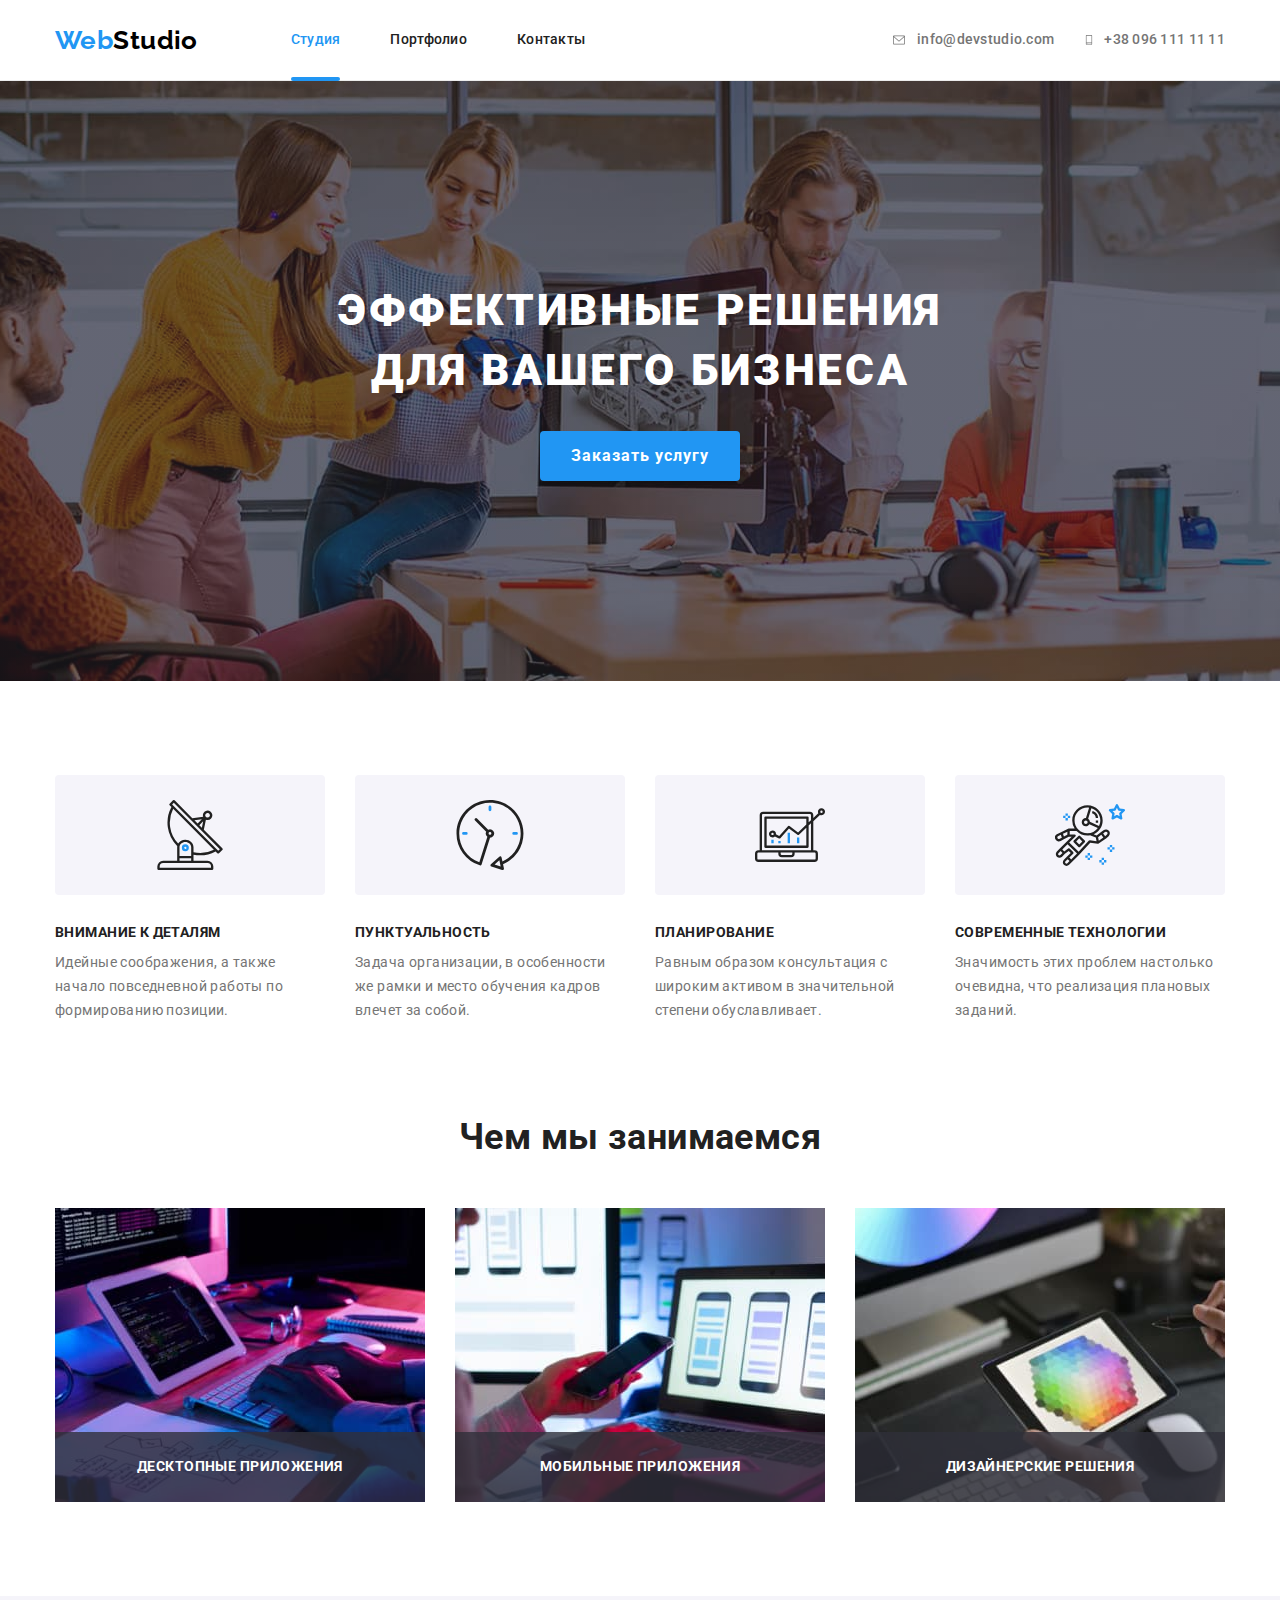
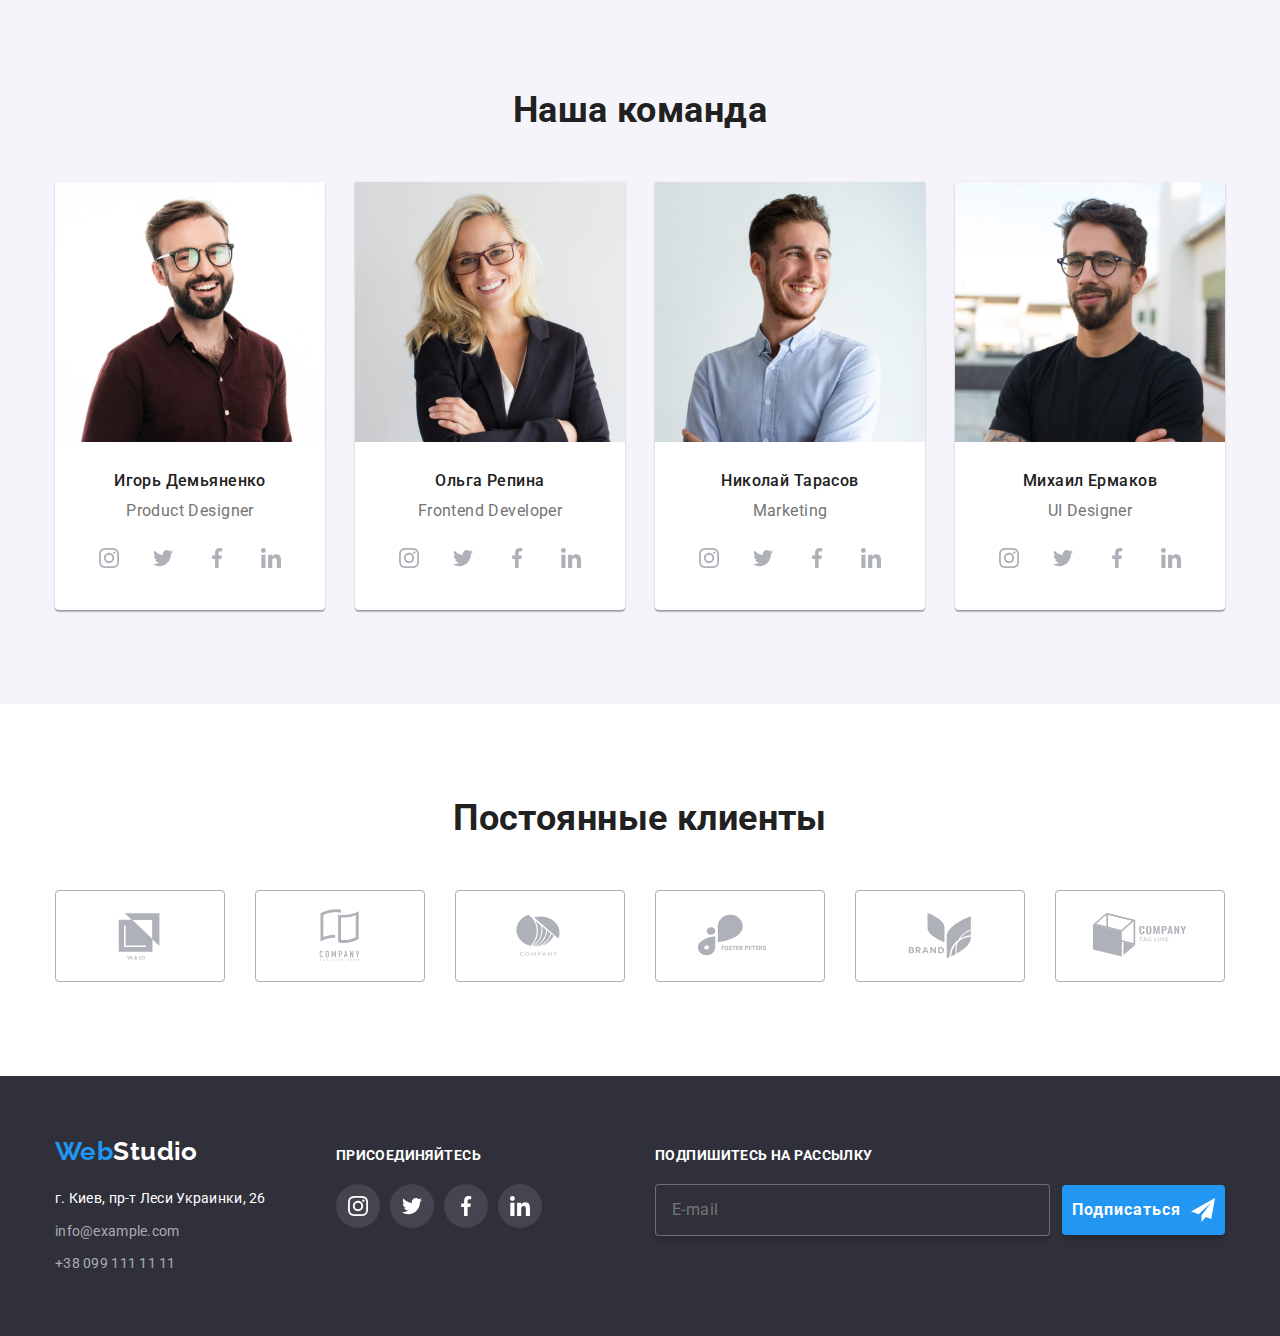
==== commit 466436cd: "all media width" ====
--- a/index.html
+++ b/index.html
@@ -27,55 +27,53 @@
 					Studio
 				</a>
 				<div class="menu-container" id="menu-container" data-menu>
-					<div class="menu-container__components">
-						<nav class="navigation">
-							<ul class="navigation__list list">
-								<li class="navigation__item">
-									<a href="./index.html" class="navigation__link link navigation__link--current">Студия</a>
-								</li>
-								<li class="navigation__item">
-									<a href="./portfolio.html" class="navigation__link link">Портфолио</a>
-								</li>
-								<li class="navigation__item">
-									<a href="" class="navigation__link link">Контакты</a>
-								</li>
-							</ul>
-						</nav>
-
-						<ul class="contact list">
-							<li class="contact__item">
-								<a href="mailto:info@devstudio.com" class="contact__link link">
-									<svg class="contact__icon" width="16" height="12">
-										<use href="./images/icon-img.svg#icon-letter"></use>
-									</svg>
-									info@devstudio.com
-								</a>
+					<nav class="navigation">
+						<ul class="navigation__list list">
+							<li class="navigation__item">
+								<a href="./index.html" class="navigation__link link navigation__link--current">Студия</a>
 							</li>
-							<li class="contact__item">
-								<a href="tel:+380961111111" class="contact__link link contact__link--resize">
-									<svg class="contact__icon" width="10" height="16">
-										<use href="./images/icon-img.svg#icon-smartphone"></use>
-									</svg>
-									+38 096 111 11 11
-								</a>
+							<li class="navigation__item">
+								<a href="./portfolio.html" class="navigation__link link">Портфолио</a>
+							</li>
+							<li class="navigation__item">
+								<a href="" class="navigation__link link">Контакты</a>
 							</li>
 						</ul>
-
-						<ul class="header-social__list list">
-							<li class="header-social__item">
-								<a href="" class="header-social__link link" aria-label="Instagram">Instagram</a>
-							</li>
-							<li class="header-social__item">
-								<a href="" class="header-social__link link" aria-label="Twitter">Twitter</a>
-							</li>
-							<li class="header-social__item">
-								<a href="" class="header-social__link link" aria-label="Facebook">Facebook</a>
-							</li>
-							<li class="header-social__item">
-								<a href="" class="header-social__link link" aria-label="LinkedIn">LinkedIn</a>
-							</li>
-						</ul>
-					</div>
+					</nav>
+
+					<ul class="contact list">
+						<li class="contact__item">
+							<a href="mailto:info@devstudio.com" class="contact__link link">
+								<svg class="contact__icon" width="16" height="12">
+									<use href="./images/icon-img.svg#icon-letter"></use>
+								</svg>
+								info@devstudio.com
+							</a>
+						</li>
+						<li class="contact__item">
+							<a href="tel:+380961111111" class="contact__link link contact__link--resize">
+								<svg class="contact__icon" width="10" height="16">
+									<use href="./images/icon-img.svg#icon-smartphone"></use>
+								</svg>
+								+38 096 111 11 11
+							</a>
+						</li>
+					</ul>
+
+					<ul class="header-social__list list">
+						<li class="header-social__item">
+							<a href="" class="header-social__link link" aria-label="Instagram">Instagram</a>
+						</li>
+						<li class="header-social__item">
+							<a href="" class="header-social__link link" aria-label="Twitter">Twitter</a>
+						</li>
+						<li class="header-social__item">
+							<a href="" class="header-social__link link" aria-label="Facebook">Facebook</a>
+						</li>
+						<li class="header-social__item">
+							<a href="" class="header-social__link link" aria-label="LinkedIn">LinkedIn</a>
+						</li>
+					</ul>
 				</div>
 				<button
 					class="button-menu"
--- a/css/main.min.css
+++ b/css/main.min.css
@@ -1,2 +1,2 @@
-body{background-color:#fff;color:#757575;font-family:Roboto, sans-serif;font-size:14px;letter-spacing:0.03em}h1,h2,h3,h4,h5,h6,p,ul{margin:0;padding:0}.list{list-style:none}.link{text-decoration:none}.visually-hidden{position:absolute;width:1px;height:1px;margin:-1px;border:0;padding:0;white-space:nowrap;clip-path:inset(100%);clip:rect(0 0 0 0);overflow:hidden}.section__title{margin-top:0;margin-bottom:50px;color:#212121;font-size:28px;line-height:1.17;text-align:center}@media screen and (min-width: 1200px){.section__title{font-size:36px;line-height:1.16}}.subtitle{font-size:14px;line-height:1.14;text-transform:uppercase}.text{line-height:1.71}img{display:block;max-width:100%;height:auto}.logo__link{display:flex;color:#000;font-family:Raleway, sans-serif;font-weight:700;font-size:24px;line-height:1.16}@media screen and (min-width: 1200px){.logo__link{font-size:26px;line-height:1.19}}.logo__label{color:#2196f3;font-family:Raleway, sans-serif;font-weight:700;font-size:24px;line-height:1.16}@media screen and (min-width: 1200px){.logo__label{font-size:26px;line-height:1.19}}.button{display:inline-flex;align-items:center;justify-content:center;padding:10px;width:200px;box-shadow:0px 4px 4px rgba(0,0,0,0.15);border-radius:4px;border:none;color:#fff;background-color:#2196f3;font-weight:700;font-size:16px;line-height:1.88;letter-spacing:0.06em;cursor:pointer;transition:background-color 250ms cubic-bezier(0.4, 0, 0.2, 1)}.button:hover,.button:focus{background-color:#188ce8}.button__append{margin-left:10px}.button-menu{position:relative;top:0px;right:0px;z-index:5;display:inline-flex;margin:0;padding:0;border:none;color:#212121;background-color:transparent;transition:color 250ms cubic-bezier(0.4, 0, 0.2, 1)}.button-menu:hover,.button-menu:focus{color:#2196f3}@media screen and (min-width: 768px){.button-menu{display:none}}.button-menu__icon{fill:currentColor}.button-menu .icon-close{opacity:0;transition:opacity 400ms cubic-bezier(0.4, 0, 0.2, 1)}.button-menu.is-open .icon-menu{opacity:0;transition:opacity 400ms cubic-bezier(0.4, 0, 0.2, 1)}.button-menu.is-open .icon-close{opacity:1}.team__card{display:block;background:#fff;box-shadow:0px 1px 3px rgba(0,0,0,0.12),0px 1px 1px rgba(0,0,0,0.14),0px 2px 1px rgba(0,0,0,0.2);border-radius:0px 0px 4px 4px}@media screen and (max-width: 767px){.team__card:not(:last-child){margin-bottom:30px}}@media screen and (min-width: 768px) and (max-width: 1199px){.team__card{width:354px}.team__card:not(:nth-child(2n)){margin-right:30px}.team__card:not(:nth-last-child(-n+2)){margin-bottom:30px}}@media screen and (min-width: 1200px){.team__card{max-width:270px}}.team__description{padding:30px 10px}.team__name{color:#212121;font-weight:500;font-size:16px;line-height:1.18;text-align:center;margin-bottom:10px}.team__text{font-size:16px;line-height:1.19;text-align:center;margin-bottom:16px}.clients-card{display:flex}@media screen and (max-width: 767px){.clients-card{width:210px;flex-basis:calc((100% - 4 * 15px) / 2);margin:15px}}@media screen and (min-width: 768px) and (max-width: 1199px){.clients-card{width:226px}.clients-card:not(:nth-child(3n)){margin-right:30px}.clients-card:not(:nth-last-child(-n+3)){margin-bottom:30px}}@media screen and (min-width: 1200px){.clients-card{width:170px}}.clients-card__link{display:flex;justify-content:center;align-items:center;width:100%;height:92px;color:#afb1b8;border:1px solid #afb1b8;border-radius:4px;transition:color 250ms cubic-bezier(0.4, 0, 0.2, 1),border-color 250ms cubic-bezier(0.4, 0, 0.2, 1),background-color 250ms cubic-bezier(0.4, 0, 0.2, 1),border-color 250ms cubic-bezier(0.4, 0, 0.2, 1)}.clients-card__link:hover,.clients-card__link:focus{color:#2196f3;border-color:#2196f3}.clients-card__icon{fill:currentColor}.project-card{display:flex;margin-right:30px;margin-bottom:30px}.project-card__link{width:370px;transition:box-shadow 250ms cubic-bezier(0.4, 0, 0.2, 1)}.project-card__link:hover,.project-card__link:focus{box-shadow:0px 1px 1px rgba(0,0,0,0.12),0px 4px 4px rgba(0,0,0,0.06),1px 4px 6px rgba(0,0,0,0.16)}.project-card__overlay{position:relative;display:block;overflow:hidden}.project-card__image{display:block;max-width:100%;height:auto}.project-card__information{position:absolute;top:0;left:0;padding:63px 24px;height:100%;width:100%;font-size:18px;line-height:1.5;letter-spacing:0.03em;color:#fff;background-color:rgba(33,150,243,0.9);transform:translateY(101%);transition:transform 250ms cubic-bezier(0.4, 0, 0.2, 1)}.project-card__item{padding:20px 24px;border-bottom:1px solid #eeeeee;border-left:1px solid #eeeeee;border-right:1px solid #eeeeee}.project-card__name{color:#212121;font-size:18px;line-height:2;letter-spacing:0.06em;margin-bottom:4px}.project-card__text{color:#757575;font-size:16px;line-height:1.88}.project-card__link:hover .project-card__information,.project-card__link:focus .project-card__information{transform:translateY(0)}@media screen and (max-width: 767px){.advantage-card{max-width:450px}.advantage-card:not(:last-child){margin-bottom:30px}}@media screen and (min-width: 768px) and (max-width: 1199px){.advantage-card{max-width:354px}.advantage-card:not(:nth-child(2n)){margin-right:30px}.advantage-card:not(:nth-last-child(-n+2)){margin-bottom:30px}}@media screen and (min-width: 1200px){.advantage-card{max-width:270px}}.advantage-card__img{display:flex;justify-content:center;align-items:center;height:120px;margin-bottom:30px;background-color:#f5f4fa;border-radius:4px}.advantage-card__name{margin-bottom:10px;color:#212121}.service-card{position:relative}.service-card__name{position:absolute;bottom:0;left:0;height:70px;width:100%;padding:27px 10px;text-align:center;color:#fff;background-color:rgba(47,48,58,0.8)}.social__list{display:flex;justify-content:center}.social__item:not(:last-child){margin-right:10px}.social__link{display:flex;justify-content:center;align-items:center;width:44px;height:44px;color:#afb1b8;background:#fff;border-radius:50%;transition:color 250ms cubic-bezier(0.4, 0, 0.2, 1),background-color 250ms cubic-bezier(0.4, 0, 0.2, 1)}.social__link:hover,.social__link:focus{background-color:#2196f3;color:#fff}.social__icon{fill:currentColor}.backdrop{position:fixed;top:0;left:0;width:100%;height:100%;background-color:rgba(0,0,0,0.2);opacity:1;transition:opacity 400ms cubic-bezier(0.4, 0, 0.2, 1)}.backdrop--is-hidden{opacity:0;pointer-events:none}.modal{position:absolute;top:50%;left:50%;transform:translate(-50%, -50%) scale(1);max-width:450px;width:100%;max-height:609px;background-color:#fff;transition:transform 400ms cubic-bezier(0.4, 0, 0.2, 1)}.backdrop--is-hidden .modal{transform:translate(-50%, -50%) scale(0)}@media screen and (min-width: 1200px){.modal{max-width:528px;max-height:581px}}.modal__button{position:absolute;top:8px;right:8px;padding:0;width:30px;height:30px;color:#000000;background:#ffffff;box-shadow:none;border-radius:50%;border:1px solid rgba(0,0,0,0.1);cursor:pointer;transition:color 250ms cubic-bezier(0.4, 0, 0.2, 1)}.modal__button:hover,.modal__button:focus{color:#2196f3;background-color:#fff}.button__icon{fill:currentColor}.form{display:flex;flex-direction:column;padding:40px}.form__title{font-weight:700;font-size:20px;line-height:23px;text-align:center;letter-spacing:0.03em;color:#212121;margin-bottom:12px}.label{position:relative;display:flex;flex-direction:column;margin-bottom:10px;font-weight:400;font-size:12px;line-height:1.16;letter-spacing:0.01em;color:#757575}.label:nth-child(5){margin-bottom:20px}.label__name{margin-bottom:4px}.label__input{padding:11px 15px 11px 40px;border:1px solid rgba(33,33,33,0.2);border-radius:4px;transition:border 250ms cubic-bezier(0.4, 0, 0.2, 1)}.label__input:focus{border:1px solid #2196f3;border-radius:4px;outline:transparent}.label__icon{position:absolute;top:50%;left:15px;transition:fill 250ms cubic-bezier(0.4, 0, 0.2, 1)}.label__input:focus+.label__icon{fill:#2196f3}.label__textarea{font-size:12px;line-height:1.16;letter-spacing:0.01em;height:120px;padding:12px 15px;border:1px solid rgba(33,33,33,0.2);border-radius:4px;transition:border 250ms cubic-bezier(0.4, 0, 0.2, 1);resize:none}.label__textarea:focus{border:1px solid #2196f3;border-radius:4px;outline:transparent}.label__textarea::placeholder{color:rgba(117,117,117,0.5)}.label--decoration{flex-direction:row;justify-content:center;align-items:center;margin-bottom:30px}.label__input--is-hidden{position:absolute;width:1px;height:1px;margin:-1px;border:0;padding:0;white-space:nowrap;clip-path:inset(100%);clip:rect(0 0 0 0);overflow:hidden}.label__link{color:#2196f3}.label__checkbox{position:relative;display:block;margin-right:7px;width:16px;height:15px;border:2px solid #212121;border-radius:4px;transition:background-color 250ms cubic-bezier(0.4, 0, 0.2, 1),border-color 250ms cubic-bezier(0.4, 0, 0.2, 1)}.label__input--is-hidden:checked+.label__checkbox{border-color:#2196f3;background-color:#2196f3}.label__icon--custom{position:absolute;top:-1px;left:-1px;opacity:0;transition:opacity 250ms cubic-bezier(0.4, 0, 0.2, 1)}.label__input--is-hidden:checked+.label__checkbox .label__icon--custom{opacity:1}.label__name--static{font-size:12px;line-height:1.16;letter-spacing:0.03em;color:#757575;margin-bottom:0}@media screen and (min-width: 1200px){.label__name--static{font-size:14px;line-height:1.71}}.form__button{align-self:center}.section{padding-top:60px;padding-bottom:60px}@media screen and (min-width: 1200px){.section{padding-top:94px;padding-bottom:94px}}.page-header{border-bottom:1px solid #ececec}.page-header__container{display:flex;align-items:center}@media screen and (max-width: 767px){.page-header__container{position:relative;padding:10px;justify-content:space-between}}.menu-container{display:flex}@media screen and (max-width: 767px){.menu-container{position:fixed;top:0;left:0;width:100%;height:100%;flex-direction:column;padding:48px 40px;opacity:0;visibility:hidden;pointer-events:none;transition:opacity 400ms cubic-bezier(0.4, 0, 0.2, 1),visibility 400ms cubic-bezier(0.4, 0, 0.2, 1);z-index:4;background-color:#fff}}.menu-container.is-open{opacity:1;visibility:visible;pointer-events:initial}@media screen and (min-width: 768px){.menu-container{flex-direction:row;flex-grow:1;align-items:center;justify-content:center}}.navigation__list{display:flex}@media screen and (max-width: 767px){.navigation__list{flex-direction:column}}@media screen and (min-width: 768px){.navigation__list{margin-left:88px}}@media screen and (min-width: 1200px){.navigation__list{margin-left:93px}}@media screen and (min-width: 768px){.navigation__item{position:relative}.navigation__item:not(:last-child){margin-right:50px}}.navigation__link{display:block;color:#212121;font-weight:500;font-size:40px;line-height:1.17;letter-spacing:0.02em;transition:color 250ms cubic-bezier(0.4, 0, 0.2, 1)}.navigation__link:hover,.navigation__link:focus{color:#2196f3}.navigation__link--current{color:#2196f3}@media screen and (min-width: 768px){.navigation__link{padding-top:32px;padding-bottom:32px;font-size:14px;line-height:1.14}.navigation__link--current::after{display:block;content:"";position:absolute;left:0;bottom:-1px;width:100%;height:4px;background-color:#2196f3;border-radius:2px;transition:opacity 250ms cubic-bezier(0.4, 0, 0.2, 1)}}.contact{display:flex;flex-direction:column-reverse}@media screen and (max-width: 767px){.contact{margin-top:auto;margin-bottom:64px}}@media screen and (min-width: 768px){.contact{flex-direction:column;margin-left:auto}}@media screen and (min-width: 1200px){.contact{flex-direction:row}}@media screen and (max-width: 767px){.contact__item:not(:first-child){margin-bottom:32px}}@media screen and (min-width: 768px) and (max-width: 1199px){.contact__item:not(:last-child){margin-bottom:10px}}@media screen and (min-width: 1200px){.contact__item:not(:last-child){margin-right:30px}}.contact__link{color:#757575;font-weight:500;font-size:24px;line-height:1.16;letter-spacing:0.02em;transition:color 250ms cubic-bezier(0.4, 0, 0.2, 1)}.contact__link:hover,.contact__link:focus{color:#2196f3}@media screen and (max-width: 767px){.contact__link--resize{font-size:34px;line-height:1.17;color:#2196f3}}@media screen and (min-width: 768px){.contact__link{display:flex;align-items:center;font-size:12px;line-height:1.16}}@media screen and (min-width: 1200px){.contact__link{padding-top:32px;padding-bottom:32px;flex-direction:row;font-size:14px;line-height:1.14}.contact__link:not(:last-child){margin-right:30px}}@media screen and (max-width: 767px){.contact__icon{display:none}}@media screen and (min-width: 768px){.contact__icon{margin-right:8px;fill:currentColor}}@media screen and (min-width: 1200px){.contact__icon{margin-right:10px}}.header-social__list{display:flex;flex-wrap:wrap}@media screen and (min-width: 768px){.header-social__list{display:none}}.header-social__item:not(:last-child){border-right:1px solid rgba(33,33,33,0.2);padding-right:10px}.header-social__item:not(:first-child){padding-left:10px}.header-social__link{font-size:18px;line-height:1.22;letter-spacing:0.02em;color:#2196f3}.page-footer{background-color:#2f303a;padding-top:60px;padding-bottom:60px}.page-footer__container{display:flex}@media screen and (max-width: 767px){.page-footer__container{flex-direction:column}}@media screen and (min-width: 768px) and (max-width: 1199px){.page-footer__container{flex-wrap:wrap;justify-content:space-around}}@media screen and (min-width: 1200px){.page-footer__container{align-items:baseline}}.address-thumb{display:flex;flex-direction:column;align-items:center}@media screen and (max-width: 767px){.address-thumb{margin-bottom:70px}}@media screen and (min-width: 1200px){.address-thumb{align-items:flex-start;margin-right:70px}}.page-footer__logo{display:flex;color:#fff;margin-top:0;margin-bottom:20px}.address__list{font-style:normal;display:inline-block}.address__item{display:flex;flex-direction:column;align-items:center}.address__item:not(:last-child){margin-bottom:9px}@media screen and (min-width: 768px) and (max-width: 1199px){.address__item{margin-bottom:60px}}@media screen and (min-width: 1200px){.address__item{align-items:flex-start}}.address__link{display:flex;align-items:center;color:rgba(255,255,255,0.6);font-weight:400;line-height:1.71;letter-spacing:0.02em;transition:color 250ms cubic-bezier(0.4, 0, 0.2, 1)}.address__link--active:focus,.address__link--active:hover{color:#2196f3}.address__link--decoration{color:#fff;line-height:1.71;margin-left:0}.join-thumb{display:flex;flex-direction:column;align-items:center}@media screen and (max-width: 767px){.join-thumb{margin-bottom:60px}}@media screen and (min-width: 1200px){.join-thumb{align-items:flex-start}}.join-thumb__title{display:inline-block;color:#fff;font-weight:700;line-height:1.14;text-transform:uppercase;margin-bottom:20px}.social__link--decoration{display:flex;justify-content:center;align-items:center;width:44px;height:44px;color:#fff;background:rgba(255,255,255,0.1);border-radius:50%;transition:background-color 250ms cubic-bezier(0.4, 0, 0.2, 1)}.newsletter{display:flex;flex-direction:column;align-items:center;max-width:570px}@media screen and (min-width: 768px){.newsletter{align-items:center;flex-basis:450px}}@media screen and (min-width: 1200px){.newsletter{align-items:flex-start;margin-left:auto;flex-basis:570px}}.newsletter__title{color:#fff;font-weight:700;line-height:1.14;text-transform:uppercase;margin-bottom:20px}.newsletter__form{display:flex;width:100%;flex-direction:column;align-items:center}@media screen and (min-width: 1200px){.newsletter__form{flex-direction:row}}.newsletter__input{padding:15px 16px;width:100%;font-size:16px;line-height:1.25;letter-spacing:0.03em;color:rgba(255,255,255,0.6);background-color:#2f303a;border:1px solid rgba(255,255,255,0.3);box-shadow:0px 4px 4px rgba(0,0,0,0.15);border-radius:4px;transition:border 250ms cubic-bezier(0.4, 0, 0.2, 1)}.newsletter__input:focus{border:1px solid #2196f3;border-radius:4px;outline:transparent}@media screen and (max-width: 1199px){.newsletter__input{margin-bottom:20px}}@media screen and (min-width: 1200px){.newsletter__input{margin-right:12px}}.container{margin-left:auto;margin-right:auto;padding-left:15px;padding-right:15px}@media screen and (min-width: 480px){.container{width:450px}}@media screen and (min-width: 768px){.container{width:768px}}@media screen and (min-width: 1200px){.container{width:1200px}}.hero{padding-top:118px;padding-bottom:118px;align-items:center;text-align:center;margin-left:auto;margin-right:auto;max-width:1600px;background-color:#c4c4c4;background-image:linear-gradient(to left, rgba(47,48,58,0.4), rgba(47,48,58,0.4)),url(../images/hero-bgc.jpg);background-repeat:no-repeat, no-repeat;background-position:center, center;background-size:cover, cover}@media screen and (min-width: 1200px){.hero{padding-top:200px;padding-bottom:200px}}.hero__title{max-width:360px;margin-right:auto;margin-left:auto;margin-bottom:30px;color:#fff;font-weight:900;font-size:26px;line-height:1.62;letter-spacing:0.06em;text-transform:uppercase}@media screen and (min-width: 1200px){.hero__title{max-width:696px;font-size:44px;line-height:1.36}}@media screen and (min-width: 1200px){.advantage{padding-bottom:0}}@media screen and (min-width: 768px){.advantage__list{display:flex;flex-wrap:wrap}}@media screen and (min-width: 1200px){.advantage__list .advantage-card:not(:last-child){margin-right:30px}}@media screen and (max-width: 1199px){.service{display:none}}.service__list{display:flex}.service__list .service-card:not(:last-child){margin-right:30px}.service-card:not(:last-child){margin-right:30px}.team{background-color:#f5f4fa}@media screen and (min-width: 768px){.team__list{display:flex;flex-wrap:wrap}}@media screen and (min-width: 1200px){.team__list .team__card:not(:last-child){margin-right:30px}}.clients__list{display:flex;flex-wrap:wrap;margin:-15px}@media screen and (min-width: 1200px){.clients__list .clients-card:not(:last-child){margin-right:30px}}.filters__title{color:#212121;font-weight:900;font-size:44px;line-height:1.36;text-align:center;letter-spacing:0.06em;text-transform:uppercase}.filters__list{margin-bottom:50px;margin-left:auto;margin-right:auto;align-content:center;text-align:center}.filters__item{display:inline-block}.filters__item:not(:last-child){margin-right:8px}.filters__button{padding:6px 22px;width:auto;color:#212121;background-color:#f5f4fa;font-weight:500;line-height:1.62;text-align:center;box-shadow:none;cursor:pointer;transition:color 250ms cubic-bezier(0.4, 0, 0.2, 1),background-color 250ms cubic-bezier(0.4, 0, 0.2, 1)}.filters__button:hover,.filters__button:focus{color:#fff;background-color:#2196f3;box-shadow:0px 3px 1px rgba(0,0,0,0.1),0px 1px 2px rgba(0,0,0,0.08),0px 2px 2px rgba(0,0,0,0.12)}.filters__button--current{color:#fff;background-color:#2196f3;box-shadow:0px 3px 1px rgba(0,0,0,0.1),0px 1px 2px rgba(0,0,0,0.08),0px 2px 2px rgba(0,0,0,0.12);border-radius:4px}.project__list{display:flex;flex-wrap:wrap}.project__list .project-card:nth-child(3n){margin-right:0}.project__list .project-card:nth-last-child(-n+3){margin-bottom:0}
+body{background-color:#fff;color:#757575;font-family:Roboto, sans-serif;font-size:14px;letter-spacing:0.03em}h1,h2,h3,h4,h5,h6,p,ul{margin:0;padding:0}.list{list-style:none}.link{text-decoration:none}.visually-hidden{position:absolute;width:1px;height:1px;margin:-1px;border:0;padding:0;white-space:nowrap;clip-path:inset(100%);clip:rect(0 0 0 0);overflow:hidden}.section__title{margin-top:0;margin-bottom:50px;color:#212121;font-size:28px;line-height:1.17;text-align:center}@media screen and (min-width: 1200px){.section__title{font-size:36px;line-height:1.16}}.subtitle{font-size:14px;line-height:1.14;text-transform:uppercase}.text{line-height:1.71}img{display:block;max-width:100%;height:auto}.logo__link{display:flex;color:#000;font-family:Raleway, sans-serif;font-weight:700;font-size:24px;line-height:1.16}@media screen and (min-width: 1200px){.logo__link{font-size:26px;line-height:1.19}}.logo__label{color:#2196f3;font-family:Raleway, sans-serif;font-weight:700;font-size:24px;line-height:1.16}@media screen and (min-width: 1200px){.logo__label{font-size:26px;line-height:1.19}}.button{display:inline-flex;align-items:center;justify-content:center;padding:10px;width:200px;box-shadow:0px 4px 4px rgba(0,0,0,0.15);border-radius:4px;border:none;color:#fff;background-color:#2196f3;font-weight:700;font-size:16px;line-height:1.88;letter-spacing:0.06em;cursor:pointer;transition:background-color 250ms cubic-bezier(0.4, 0, 0.2, 1)}.button:hover,.button:focus{background-color:#188ce8}.button__append{margin-left:10px}.button-menu{position:relative;top:0px;right:0px;z-index:5;display:inline-flex;margin:0;padding:0;border:none;color:#212121;background-color:transparent;transition:color 250ms cubic-bezier(0.4, 0, 0.2, 1)}.button-menu:hover,.button-menu:focus{color:#2196f3}@media screen and (min-width: 768px){.button-menu{display:none}}.button-menu__icon{fill:currentColor}.button-menu .icon-close{opacity:0;transition:opacity 400ms cubic-bezier(0.4, 0, 0.2, 1)}.button-menu.is-open .icon-menu{opacity:0;transition:opacity 400ms cubic-bezier(0.4, 0, 0.2, 1)}.button-menu.is-open .icon-close{opacity:1}.team__card{display:block;background:#fff;box-shadow:0px 1px 3px rgba(0,0,0,0.12),0px 1px 1px rgba(0,0,0,0.14),0px 2px 1px rgba(0,0,0,0.2);border-radius:0px 0px 4px 4px}@media screen and (max-width: 767px){.team__card:not(:last-child){margin-bottom:30px}}@media screen and (min-width: 768px) and (max-width: 1199px){.team__card{width:354px}.team__card:not(:nth-child(2n)){margin-right:30px}.team__card:not(:nth-last-child(-n+2)){margin-bottom:30px}}@media screen and (min-width: 1200px){.team__card{max-width:270px}}.team__description{padding:30px 10px}.team__name{color:#212121;font-weight:500;font-size:16px;line-height:1.18;text-align:center;margin-bottom:10px}.team__text{font-size:16px;line-height:1.19;text-align:center;margin-bottom:16px}.clients-card{display:flex}@media screen and (max-width: 767px){.clients-card{width:210px;flex-basis:calc((100% - 4 * 15px) / 2);margin:15px}}@media screen and (min-width: 768px) and (max-width: 1199px){.clients-card{width:226px}.clients-card:not(:nth-child(3n)){margin-right:30px}.clients-card:not(:nth-last-child(-n+3)){margin-bottom:30px}}@media screen and (min-width: 1200px){.clients-card{width:170px}}.clients-card__link{display:flex;justify-content:center;align-items:center;width:100%;height:92px;color:#afb1b8;border:1px solid #afb1b8;border-radius:4px;transition:color 250ms cubic-bezier(0.4, 0, 0.2, 1),border-color 250ms cubic-bezier(0.4, 0, 0.2, 1),background-color 250ms cubic-bezier(0.4, 0, 0.2, 1),border-color 250ms cubic-bezier(0.4, 0, 0.2, 1)}.clients-card__link:hover,.clients-card__link:focus{color:#2196f3;border-color:#2196f3}.clients-card__icon{fill:currentColor}.project-card{max-width:450px;margin-bottom:30px}@media screen and (min-width: 768px) and (max-width: 1199px){.project-card{max-width:354px;flex-basis:calc((100% - 4 * 15px) / 2);margin:15px}}@media screen and (min-width: 1200px){.project-card{margin-right:30px;max-width:370px}}.project-card__link{display:flex;flex-direction:column;height:100%;transition:box-shadow 250ms cubic-bezier(0.4, 0, 0.2, 1)}.project-card__link:hover,.project-card__link:focus{box-shadow:0px 1px 1px rgba(0,0,0,0.12),0px 4px 4px rgba(0,0,0,0.06),1px 4px 6px rgba(0,0,0,0.16)}.project-card__overlay{position:relative;display:block;overflow:hidden}.project-card__image{display:block;max-width:100%;height:auto}.project-card__information{position:absolute;top:0;left:0;padding:63px 24px;height:100%;width:100%;font-size:18px;line-height:1.5;letter-spacing:0.03em;color:#fff;background-color:rgba(33,150,243,0.9);transform:translateY(101%);transition:transform 250ms cubic-bezier(0.4, 0, 0.2, 1)}.project-card__item{flex-grow:1;padding:20px 24px;border-bottom:1px solid #eeeeee;border-left:1px solid #eeeeee;border-right:1px solid #eeeeee}.project-card__name{color:#212121;font-size:18px;line-height:2;letter-spacing:0.06em;margin-bottom:4px}.project-card__text{color:#757575;font-size:16px;line-height:1.88}.project-card__link:hover .project-card__information,.project-card__link:focus .project-card__information{transform:translateY(0)}@media screen and (max-width: 767px){.advantage-card{max-width:450px}.advantage-card:not(:last-child){margin-bottom:30px}}@media screen and (min-width: 768px) and (max-width: 1199px){.advantage-card{max-width:354px}.advantage-card:not(:nth-child(2n)){margin-right:30px}.advantage-card:not(:nth-last-child(-n+2)){margin-bottom:30px}}@media screen and (min-width: 1200px){.advantage-card{max-width:270px}}.advantage-card__img{display:flex;justify-content:center;align-items:center;height:120px;margin-bottom:30px;background-color:#f5f4fa;border-radius:4px}.advantage-card__name{margin-bottom:10px;text-align:center;color:#212121}@media screen and (min-width: 768px){.advantage-card__name{text-align:left}}.service-card{position:relative}.service-card__name{position:absolute;bottom:0;left:0;height:70px;width:100%;padding:27px 10px;text-align:center;color:#fff;background-color:rgba(47,48,58,0.8)}.social__list{display:flex;justify-content:center}.social__item:not(:last-child){margin-right:10px}.social__link{display:flex;justify-content:center;align-items:center;width:44px;height:44px;color:#afb1b8;background:#fff;border-radius:50%;transition:color 250ms cubic-bezier(0.4, 0, 0.2, 1),background-color 250ms cubic-bezier(0.4, 0, 0.2, 1)}.social__link:hover,.social__link:focus{background-color:#2196f3;color:#fff}.social__icon{fill:currentColor}.backdrop{position:fixed;top:0;left:0;width:100%;height:100%;background-color:rgba(0,0,0,0.2);opacity:1;transition:opacity 400ms cubic-bezier(0.4, 0, 0.2, 1)}.backdrop--is-hidden{opacity:0;pointer-events:none}.modal{position:absolute;top:50%;left:50%;transform:translate(-50%, -50%) scale(1);max-width:450px;width:100%;max-height:609px;background-color:#fff;transition:transform 400ms cubic-bezier(0.4, 0, 0.2, 1)}.backdrop--is-hidden .modal{transform:translate(-50%, -50%) scale(0)}@media screen and (min-width: 1200px){.modal{max-width:528px;max-height:581px}}.modal__button{position:absolute;top:8px;right:8px;padding:0;width:30px;height:30px;color:#000000;background:#ffffff;box-shadow:none;border-radius:50%;border:1px solid rgba(0,0,0,0.1);cursor:pointer;transition:color 250ms cubic-bezier(0.4, 0, 0.2, 1)}.modal__button:hover,.modal__button:focus{color:#2196f3;background-color:#fff}.button__icon{fill:currentColor}.form{display:flex;flex-direction:column;padding:40px}.form__title{font-weight:700;font-size:20px;line-height:23px;text-align:center;letter-spacing:0.03em;color:#212121;margin-bottom:12px}.label{position:relative;display:flex;flex-direction:column;margin-bottom:10px;font-weight:400;font-size:12px;line-height:1.16;letter-spacing:0.01em;color:#757575}.label:nth-child(5){margin-bottom:20px}.label__name{margin-bottom:4px}.label__input{padding:11px 15px 11px 40px;border:1px solid rgba(33,33,33,0.2);border-radius:4px;transition:border 250ms cubic-bezier(0.4, 0, 0.2, 1)}.label__input:focus{border:1px solid #2196f3;border-radius:4px;outline:transparent}.label__icon{position:absolute;top:50%;left:15px;transition:fill 250ms cubic-bezier(0.4, 0, 0.2, 1)}.label__input:focus+.label__icon{fill:#2196f3}.label__textarea{font-size:12px;line-height:1.16;letter-spacing:0.01em;height:120px;padding:12px 15px;border:1px solid rgba(33,33,33,0.2);border-radius:4px;transition:border 250ms cubic-bezier(0.4, 0, 0.2, 1);resize:none}.label__textarea:focus{border:1px solid #2196f3;border-radius:4px;outline:transparent}.label__textarea::placeholder{color:rgba(117,117,117,0.5)}.label--decoration{flex-direction:row;justify-content:center;align-items:center;margin-bottom:30px}.label__input--is-hidden{position:absolute;width:1px;height:1px;margin:-1px;border:0;padding:0;white-space:nowrap;clip-path:inset(100%);clip:rect(0 0 0 0);overflow:hidden}.label__link{color:#2196f3}.label__checkbox{position:relative;display:block;margin-right:7px;width:16px;height:15px;border:2px solid #212121;border-radius:4px;transition:background-color 250ms cubic-bezier(0.4, 0, 0.2, 1),border-color 250ms cubic-bezier(0.4, 0, 0.2, 1)}.label__input--is-hidden:checked+.label__checkbox{border-color:#2196f3;background-color:#2196f3}.label__icon--custom{position:absolute;top:-1px;left:-1px;opacity:0;transition:opacity 250ms cubic-bezier(0.4, 0, 0.2, 1)}.label__input--is-hidden:checked+.label__checkbox .label__icon--custom{opacity:1}.label__name--static{font-size:12px;line-height:1.16;letter-spacing:0.03em;color:#757575;margin-bottom:0}@media screen and (min-width: 1200px){.label__name--static{font-size:14px;line-height:1.71}}.form__button{align-self:center}.section{padding-top:60px;padding-bottom:60px}@media screen and (min-width: 1200px){.section{padding-top:94px;padding-bottom:94px}}.page-header{border-bottom:1px solid #ececec}.page-header__container{display:flex;align-items:center}@media screen and (max-width: 767px){.page-header__container{position:relative;padding:10px;justify-content:space-between}}.menu-container{display:flex}@media screen and (max-width: 767px){.menu-container{position:fixed;top:0;left:0;width:100%;height:100%;flex-direction:column;padding:48px 40px;opacity:0;visibility:hidden;pointer-events:none;transition:opacity 400ms cubic-bezier(0.4, 0, 0.2, 1),visibility 400ms cubic-bezier(0.4, 0, 0.2, 1);z-index:4;background-color:#fff}}.menu-container.is-open{opacity:1;visibility:visible;pointer-events:initial}@media screen and (min-width: 768px){.menu-container{flex-direction:row;flex-grow:1;align-items:center;justify-content:center}}.navigation__list{display:flex}@media screen and (max-width: 767px){.navigation__list{flex-direction:column}}@media screen and (min-width: 768px){.navigation__list{margin-left:88px}}@media screen and (min-width: 1200px){.navigation__list{margin-left:93px}}@media screen and (min-width: 768px){.navigation__item{position:relative}.navigation__item:not(:last-child){margin-right:50px}}.navigation__link{display:block;color:#212121;font-weight:500;font-size:40px;line-height:1.17;letter-spacing:0.02em;transition:color 250ms cubic-bezier(0.4, 0, 0.2, 1)}.navigation__link:hover,.navigation__link:focus{color:#2196f3}.navigation__link--current{color:#2196f3}@media screen and (min-width: 768px){.navigation__link{padding-top:32px;padding-bottom:32px;font-size:14px;line-height:1.14}.navigation__link--current::after{display:block;content:"";position:absolute;left:0;bottom:-1px;width:100%;height:4px;background-color:#2196f3;border-radius:2px;transition:opacity 250ms cubic-bezier(0.4, 0, 0.2, 1)}}.contact{display:flex;flex-direction:column-reverse}@media screen and (max-width: 767px){.contact{margin-top:auto;margin-bottom:64px}}@media screen and (min-width: 768px){.contact{flex-direction:column;margin-left:auto}}@media screen and (min-width: 1200px){.contact{flex-direction:row}}@media screen and (max-width: 767px){.contact__item:not(:first-child){margin-bottom:32px}}@media screen and (min-width: 768px) and (max-width: 1199px){.contact__item:not(:last-child){margin-bottom:10px}}@media screen and (min-width: 1200px){.contact__item:not(:last-child){margin-right:30px}}.contact__link{color:#757575;font-weight:500;font-size:24px;line-height:1.16;letter-spacing:0.02em;transition:color 250ms cubic-bezier(0.4, 0, 0.2, 1)}.contact__link:hover,.contact__link:focus{color:#2196f3}@media screen and (max-width: 767px){.contact__link--resize{font-size:34px;line-height:1.17;color:#2196f3}}@media screen and (min-width: 768px){.contact__link{display:flex;align-items:center;font-size:12px;line-height:1.16}}@media screen and (min-width: 1200px){.contact__link{padding-top:32px;padding-bottom:32px;flex-direction:row;font-size:14px;line-height:1.14}.contact__link:not(:last-child){margin-right:30px}}@media screen and (max-width: 767px){.contact__icon{display:none}}@media screen and (min-width: 768px){.contact__icon{margin-right:8px;fill:currentColor}}@media screen and (min-width: 1200px){.contact__icon{margin-right:10px}}.header-social__list{display:flex;flex-wrap:wrap}@media screen and (min-width: 768px){.header-social__list{display:none}}.header-social__item:not(:last-child){border-right:1px solid rgba(33,33,33,0.2);padding-right:10px}.header-social__item:not(:first-child){padding-left:10px}.header-social__link{font-size:18px;line-height:1.22;letter-spacing:0.02em;color:#2196f3}.page-footer{background-color:#2f303a;padding-top:60px;padding-bottom:60px}.page-footer__container{display:flex}@media screen and (max-width: 767px){.page-footer__container{flex-direction:column}}@media screen and (min-width: 768px) and (max-width: 1199px){.page-footer__container{flex-wrap:wrap;justify-content:space-around}}@media screen and (min-width: 1200px){.page-footer__container{align-items:baseline}}.address-thumb{display:flex;flex-direction:column;align-items:center}@media screen and (max-width: 767px){.address-thumb{margin-bottom:70px}}@media screen and (min-width: 1200px){.address-thumb{align-items:flex-start;margin-right:70px}}.page-footer__logo{display:flex;color:#fff;margin-top:0;margin-bottom:20px}.address__list{font-style:normal;display:inline-block}.address__item{display:flex;flex-direction:column;align-items:center}.address__item:not(:last-child){margin-bottom:9px}@media screen and (min-width: 768px) and (max-width: 1199px){.address__item{margin-bottom:60px}}@media screen and (min-width: 1200px){.address__item{align-items:flex-start}}.address__link{display:flex;align-items:center;color:rgba(255,255,255,0.6);font-weight:400;line-height:1.71;letter-spacing:0.02em;transition:color 250ms cubic-bezier(0.4, 0, 0.2, 1)}.address__link--active:focus,.address__link--active:hover{color:#2196f3}.address__link--decoration{color:#fff;line-height:1.71;margin-left:0}.join-thumb{display:flex;flex-direction:column;align-items:center}@media screen and (max-width: 767px){.join-thumb{margin-bottom:60px}}@media screen and (min-width: 1200px){.join-thumb{align-items:flex-start}}.join-thumb__title{display:inline-block;color:#fff;font-weight:700;line-height:1.14;text-transform:uppercase;margin-bottom:20px}.social__link--decoration{display:flex;justify-content:center;align-items:center;width:44px;height:44px;color:#fff;background:rgba(255,255,255,0.1);border-radius:50%;transition:background-color 250ms cubic-bezier(0.4, 0, 0.2, 1)}.newsletter{display:flex;flex-direction:column;align-items:center;max-width:570px}@media screen and (min-width: 768px){.newsletter{align-items:center;flex-basis:450px}}@media screen and (min-width: 1200px){.newsletter{align-items:flex-start;margin-left:auto;flex-basis:570px}}.newsletter__title{color:#fff;font-weight:700;line-height:1.14;text-transform:uppercase;margin-bottom:20px}.newsletter__form{display:flex;width:100%;flex-direction:column;align-items:center}@media screen and (min-width: 1200px){.newsletter__form{flex-direction:row}}.newsletter__input{padding:15px 16px;width:100%;font-size:16px;line-height:1.25;letter-spacing:0.03em;color:rgba(255,255,255,0.6);background-color:#2f303a;border:1px solid rgba(255,255,255,0.3);box-shadow:0px 4px 4px rgba(0,0,0,0.15);border-radius:4px;transition:border 250ms cubic-bezier(0.4, 0, 0.2, 1)}.newsletter__input:focus{border:1px solid #2196f3;border-radius:4px;outline:transparent}@media screen and (max-width: 1199px){.newsletter__input{margin-bottom:20px}}@media screen and (min-width: 1200px){.newsletter__input{margin-right:12px}}.container{margin-left:auto;margin-right:auto;padding-left:15px;padding-right:15px}@media screen and (min-width: 480px){.container{width:450px}}@media screen and (min-width: 768px){.container{width:768px}}@media screen and (min-width: 1200px){.container{width:1200px}}.hero{padding-top:118px;padding-bottom:118px;align-items:center;text-align:center;margin-left:auto;margin-right:auto;max-width:1600px;background-color:#c4c4c4;background-image:linear-gradient(to left, rgba(47,48,58,0.4), rgba(47,48,58,0.4)),url(../images/hero-bgc.jpg);background-repeat:no-repeat, no-repeat;background-position:center, center;background-size:cover, cover}@media screen and (min-width: 1200px){.hero{padding-top:200px;padding-bottom:200px}}.hero__title{max-width:360px;margin-right:auto;margin-left:auto;margin-bottom:30px;color:#fff;font-weight:900;font-size:26px;line-height:1.62;letter-spacing:0.06em;text-transform:uppercase}@media screen and (min-width: 1200px){.hero__title{max-width:696px;font-size:44px;line-height:1.36}}@media screen and (min-width: 1200px){.advantage{padding-bottom:0}}@media screen and (min-width: 768px){.advantage__list{display:flex;flex-wrap:wrap}}@media screen and (min-width: 1200px){.advantage__list .advantage-card:not(:last-child){margin-right:30px}}@media screen and (max-width: 1199px){.service{display:none}}.service__list{display:flex}.service__list .service-card:not(:last-child){margin-right:30px}.service-card:not(:last-child){margin-right:30px}.team{background-color:#f5f4fa}@media screen and (min-width: 768px){.team__list{display:flex;flex-wrap:wrap}}@media screen and (min-width: 1200px){.team__list .team__card:not(:last-child){margin-right:30px}}.clients__list{display:flex;flex-wrap:wrap}@media screen and (max-width: 767px){.clients__list{margin:-15px}}@media screen and (min-width: 1200px){.clients__list .clients-card:not(:last-child){margin-right:30px}}.filters__title{color:#212121;font-weight:900;font-size:44px;line-height:1.36;text-align:center;letter-spacing:0.06em;text-transform:uppercase}.filters__list{margin-bottom:50px}@media screen and (min-width: 768px){.filters__list{text-align:center;margin-left:auto;margin-right:auto}}.filters__item{display:inline-block}@media screen and (max-width: 767px){.filters__item{margin-bottom:15px}}.filters__item:not(:last-child){margin-right:8px}.filters__button{padding:6px 22px;width:auto;color:#212121;background-color:#f5f4fa;font-weight:500;line-height:1.62;text-align:center;box-shadow:none;cursor:pointer;transition:color 250ms cubic-bezier(0.4, 0, 0.2, 1),background-color 250ms cubic-bezier(0.4, 0, 0.2, 1)}.filters__button:hover,.filters__button:focus{color:#fff;background-color:#2196f3;box-shadow:0px 3px 1px rgba(0,0,0,0.1),0px 1px 2px rgba(0,0,0,0.08),0px 2px 2px rgba(0,0,0,0.12)}.filters__button--current{color:#fff;background-color:#2196f3;box-shadow:0px 3px 1px rgba(0,0,0,0.1),0px 1px 2px rgba(0,0,0,0.08),0px 2px 2px rgba(0,0,0,0.12);border-radius:4px}@media screen and (min-width: 768px){.project__list{display:flex;flex-wrap:wrap}}@media screen and (min-width: 768px) and (max-width: 1199px){.project__list{margin:-15px}}@media screen and (min-width: 1200px){.project__list .project-card:nth-child(3n){margin-right:0}.project__list .project-card:nth-last-child(-n+3){margin-bottom:0}}
 /*# sourceMappingURL=main.min.css.map */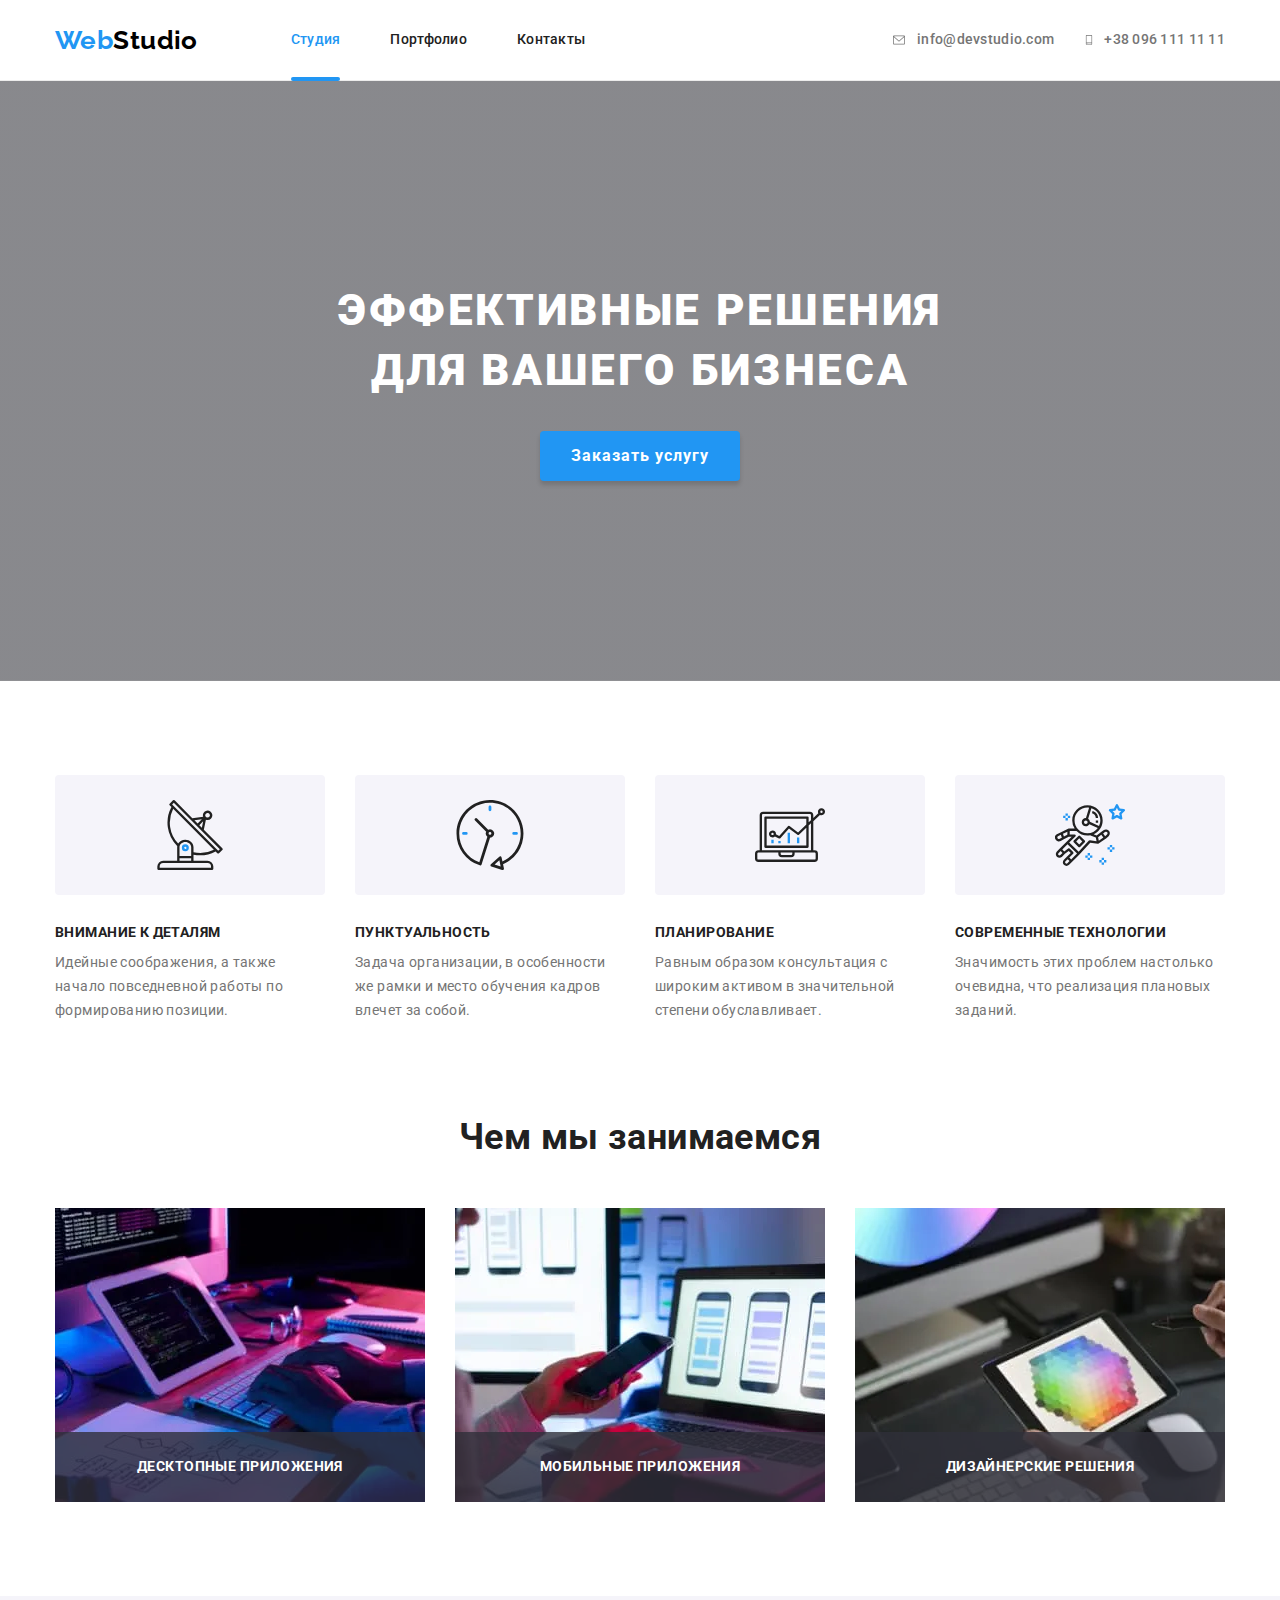
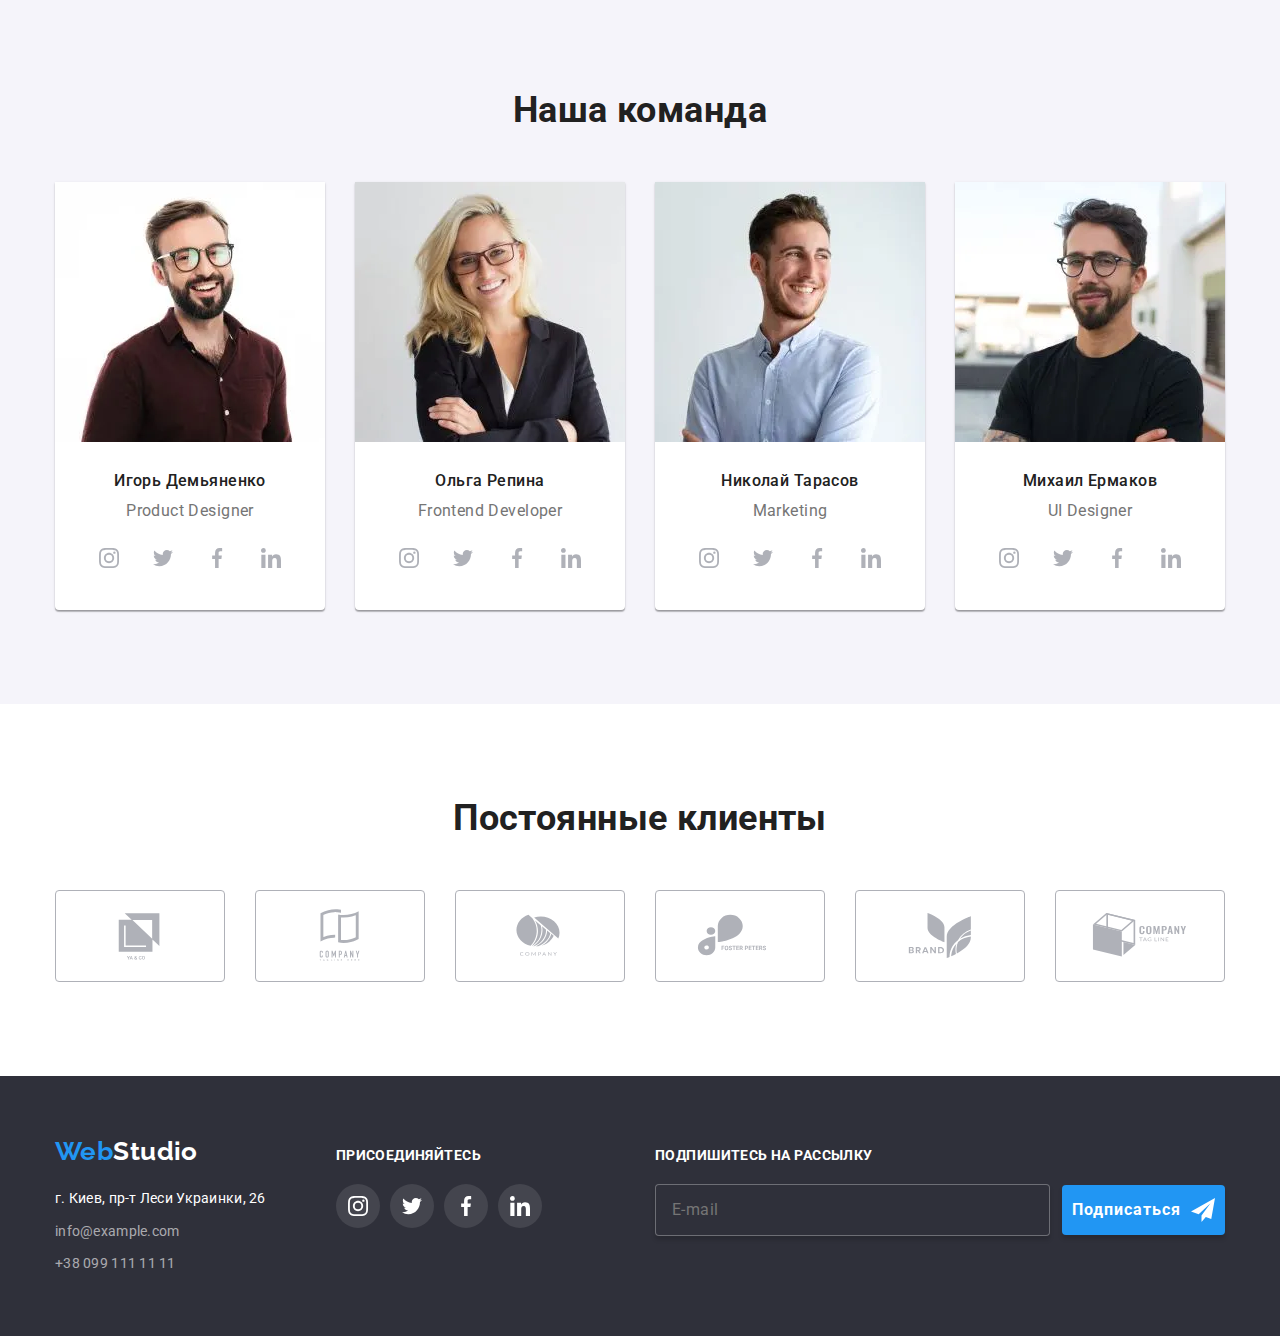
==== commit b05c0a0d: "add webp" ====
--- a/index.html
+++ b/index.html
@@ -159,15 +159,54 @@
 					<h2 class="section__title">Чем мы занимаемся</h2>
 					<ul class="service__list list">
 						<li class="service-card">
-							<img class="service-card__image" src="./images/service1.jpg" alt="Верстка" width="370" height="294" />
+							<picture>
+								<source
+									media="(min-width: 1200px)"
+									srcset="./images/service/service1.webp 1x, ./images/projects/service1@2x.webp 2x"
+									type="image/webp"
+								/>
+								<source
+									media="(min-width: 1200px)"
+									srcset="./images/service/service1.jpg 1x, ./images/projects/service1@2x.jpg 2x"
+									type="image/jpg"
+								/>
+								<img class="service-card__image" src="./images/service1.jpg" alt="Верстка" width="370" height="294" />
+							</picture>
+
 							<h3 class="service-card__name subtitle">Десктопные приложения</h3>
 						</li>
 						<li class="service-card">
-							<img class="service-card__image" src="./images/service2.jpg" alt="Адаптация" width="370" height="294" />
+							<picture>
+								<source
+									media="(min-width: 1200px)"
+									srcset="./images/service/service2.webp 1x, ./images/projects/service2@2x.webp 2x"
+									type="image/webp"
+								/>
+								<source
+									media="(min-width: 1200px)"
+									srcset="./images/service/service2.jpg 1x, ./images/projects/service2@2x.jpg 2x"
+									type="image/jpg"
+								/>
+								<img class="service-card__image" src="./images/service2.jpg" alt="Адаптация" width="370" height="294" />
+							</picture>
+
 							<h3 class="service-card__name subtitle">Мобильные приложения</h3>
 						</li>
 						<li class="service-card">
-							<img class="service-card__image" src="./images/service3.jpg" alt="Дизайн" width="370" height="294" />
+							<picture>
+								<source
+									media="(min-width: 1200px)"
+									srcset="./images/service/service3.webp 1x, ./images/projects/service3@2x.webp 2x"
+									type="image/webp"
+								/>
+								<source
+									media="(min-width: 1200px)"
+									srcset="./images/service/service3.jpg 1x, ./images/projects/service3@2x.jpg 2x"
+									type="image/jpg"
+								/>
+								<img class="service-card__image" src="./images/service3.jpg" alt="Дизайн" width="370" height="294" />
+							</picture>
+
 							<h3 class="service-card__name subtitle">Дизайнерские решения</h3>
 						</li>
 					</ul>
@@ -180,7 +219,46 @@
 					<h2 class="section__title">Наша команда</h2>
 					<ul class="team__list list">
 						<li class="team__card">
-							<img class="team__photo" src="./images/photo1.jpg" alt="Фото Игоря Демьяненко" width="270" height="260" />
+							<picture>
+								<source
+									media="(min-width: 1200px)"
+									srcset="./images/team/imgdesc.webp 1x, ./images/team/imgdesc@2x.webp 2x"
+									type="image/webp"
+								/>
+								<source
+									media="(min-width: 1200px)"
+									srcset="./images/team/imgdesc.jpg 1x, ./images/team/imgdesc@2x.jpg 2x"
+									type="image/jpg"
+								/>
+								<source
+									media="(min-width: 768px)"
+									srcset="./images/team/imgtab.webp 1x, ./images/team/imgtab@2x.webp 2x"
+									type="image/webp"
+								/>
+								<source
+									media="(min-width: 768px)"
+									srcset="./images/team/imgtab.jpg 1x, ./images/team/imgtab@2x.jpg 2x"
+									type="image/jpg"
+								/>
+								<source
+									media="(max-width: 767px)"
+									srcset="./images/team/imgmob.webp 1x, ./images/team/imgmob@2x.webp 2x"
+									type="image/webp"
+								/>
+								<source
+									media="(max-width: 767px)"
+									srcset="./images/team/imgmob.jpg 1x, ./images/team/imgmob@2x.jpg 2x"
+									type="image/jpg"
+								/>
+								<img
+									class="team__photo"
+									src="./images/team/imgmob.jpg"
+									alt="Фото Игоря Демьяненко"
+									width="450"
+									height="460"
+								/>
+							</picture>
+
 							<div class="team__description">
 								<h3 class="team__name">Игорь Демьяненко</h3>
 								<p class="team__text">Product Designer</p>
@@ -223,7 +301,46 @@
 							</div>
 						</li>
 						<li class="team__card">
-							<img class="team__photo" src="./images/photo2.jpg" alt="Фото Ольги Репиной" width="270" height="260" />
+							<picture>
+								<source
+									media="(min-width: 1200px)"
+									srcset="./images/team/imgdesc-1.webp 1x, ./images/team/imgdesc@2x-1.webp 2x"
+									type="image/webp"
+								/>
+								<source
+									media="(min-width: 1200px)"
+									srcset="./images/team/imgdesc-1.jpg 1x, ./images/team/imgdesc@2x-1.jpg 2x"
+									type="image/jpg"
+								/>
+								<source
+									media="(min-width: 768px)"
+									srcset="./images/team/imgtab-1.webp 1x, ./images/team/imgtab@2x-1.webp 2x"
+									type="image/webp"
+								/>
+								<source
+									media="(min-width: 768px)"
+									srcset="./images/team/imgtab-1.jpg 1x, ./images/team/imgtab@2x-1.jpg 2x"
+									type="image/jpg"
+								/>
+								<source
+									media="(max-width: 767px)"
+									srcset="./images/team/imgmob-1.webp 1x, ./images/team/imgmob@2x-1.webp 2x"
+									type="image/webp"
+								/>
+								<source
+									media="(max-width: 767px)"
+									srcset="./images/team/imgmob-1.jpg 1x, ./images/team/imgmob@2x-1.jpg 2x"
+									type="image/jpg"
+								/>
+								<img
+									class="team__photo"
+									src="./images/team/imgmob-1.jpg"
+									alt="Фото Ольги Репиной"
+									width="450"
+									height="460"
+								/>
+							</picture>
+
 							<div class="team__description">
 								<h3 class="team__name">Ольга Репина</h3>
 								<p class="team__text">Frontend Developer</p>
@@ -260,7 +377,46 @@
 							</div>
 						</li>
 						<li class="team__card">
-							<img class="team__photo" src="./images/photo3.jpg" alt="Фото Николая Тарасова" width="270" height="260" />
+							<picture>
+								<source
+									media="(min-width: 1200px)"
+									srcset="./images/team/imgdesc-2.webp 1x, ./images/team/imgdesc@2x-2.webp 2x"
+									type="image/webp"
+								/>
+								<source
+									media="(min-width: 1200px)"
+									srcset="./images/team/imgdesc-2.jpg 1x, ./images/team/imgdesc@2x-2.jpg 2x"
+									type="image/jpg"
+								/>
+								<source
+									media="(min-width: 768px)"
+									srcset="./images/team/imgtab-2.webp 1x, ./images/team/imgtab@2x-2.webp 2x"
+									type="image/webp"
+								/>
+								<source
+									media="(min-width: 768px)"
+									srcset="./images/team/imgtab-2.jpg 1x, ./images/team/imgtab@2x-2.jpg 2x"
+									type="image/jpg"
+								/>
+								<source
+									media="(max-width: 767px)"
+									srcset="./images/team/imgmob-2.webp 1x, ./images/team/imgmob@2x-2.webp 2x"
+									type="image/webp"
+								/>
+								<source
+									media="(max-width: 767px)"
+									srcset="./images/team/imgmob-2.jpg 1x, ./images/team/imgmob@2x-2.jpg 2x"
+									type="image/jpg"
+								/>
+								<img
+									class="team__photo"
+									src="./images/team/imgmob-2.jpg"
+									alt="Фото Николая Тарасова"
+									width="450"
+									height="460"
+								/>
+							</picture>
+
 							<div class="team__description">
 								<h3 class="team__name">Николай Тарасов</h3>
 								<p class="team__text">Marketing</p>
@@ -297,7 +453,45 @@
 							</div>
 						</li>
 						<li class="team__card">
-							<img class="team__photo" src="./images/photo4.jpg" alt="Фото Михаила Ермакова" width="270" height="260" />
+							<picture>
+								<source
+									media="(min-width: 1200px)"
+									srcset="./images/team/imgdesc-3.webp 1x, ./images/team/imgdesc@2x-3.webp 2x"
+									type="image/webp"
+								/>
+								<source
+									media="(min-width: 1200px)"
+									srcset="./images/team/imgdesc-3.jpg 1x, ./images/team/imgdesc@2x-3.jpg 2x"
+									type="image/jpg"
+								/>
+								<source
+									media="(min-width: 768px)"
+									srcset="./images/team/imgtab-3.webp 1x, ./images/team/imgtab@2x-3.webp 2x"
+									type="image/webp"
+								/>
+								<source
+									media="(min-width: 768px)"
+									srcset="./images/team/imgtab-3.jpg 1x, ./images/team/imgtab@2x-3.jpg 2x"
+									type="image/jpg"
+								/>
+								<source
+									media="(max-width: 767px)"
+									srcset="./images/team/imgmob-3.webp 1x, ./images/team/imgmob@2x-3.webp 2x"
+									type="image/webp"
+								/>
+								<source
+									media="(max-width: 767px)"
+									srcset="./images/team/imgmob-3.jpg 1x, ./images/team/imgmob@2x-3.jpg 2x"
+									type="image/jpg"
+								/>
+								<img
+									class="team__photo"
+									src="./images/team/imgmob-3.jpg"
+									alt="Фото Михаила Ермакова"
+									width="450"
+									height="460"
+								/>
+							</picture>
 							<div class="team__description">
 								<h3 class="team__name">Михаил Ермаков</h3>
 								<p class="team__text">UI Designer</p>
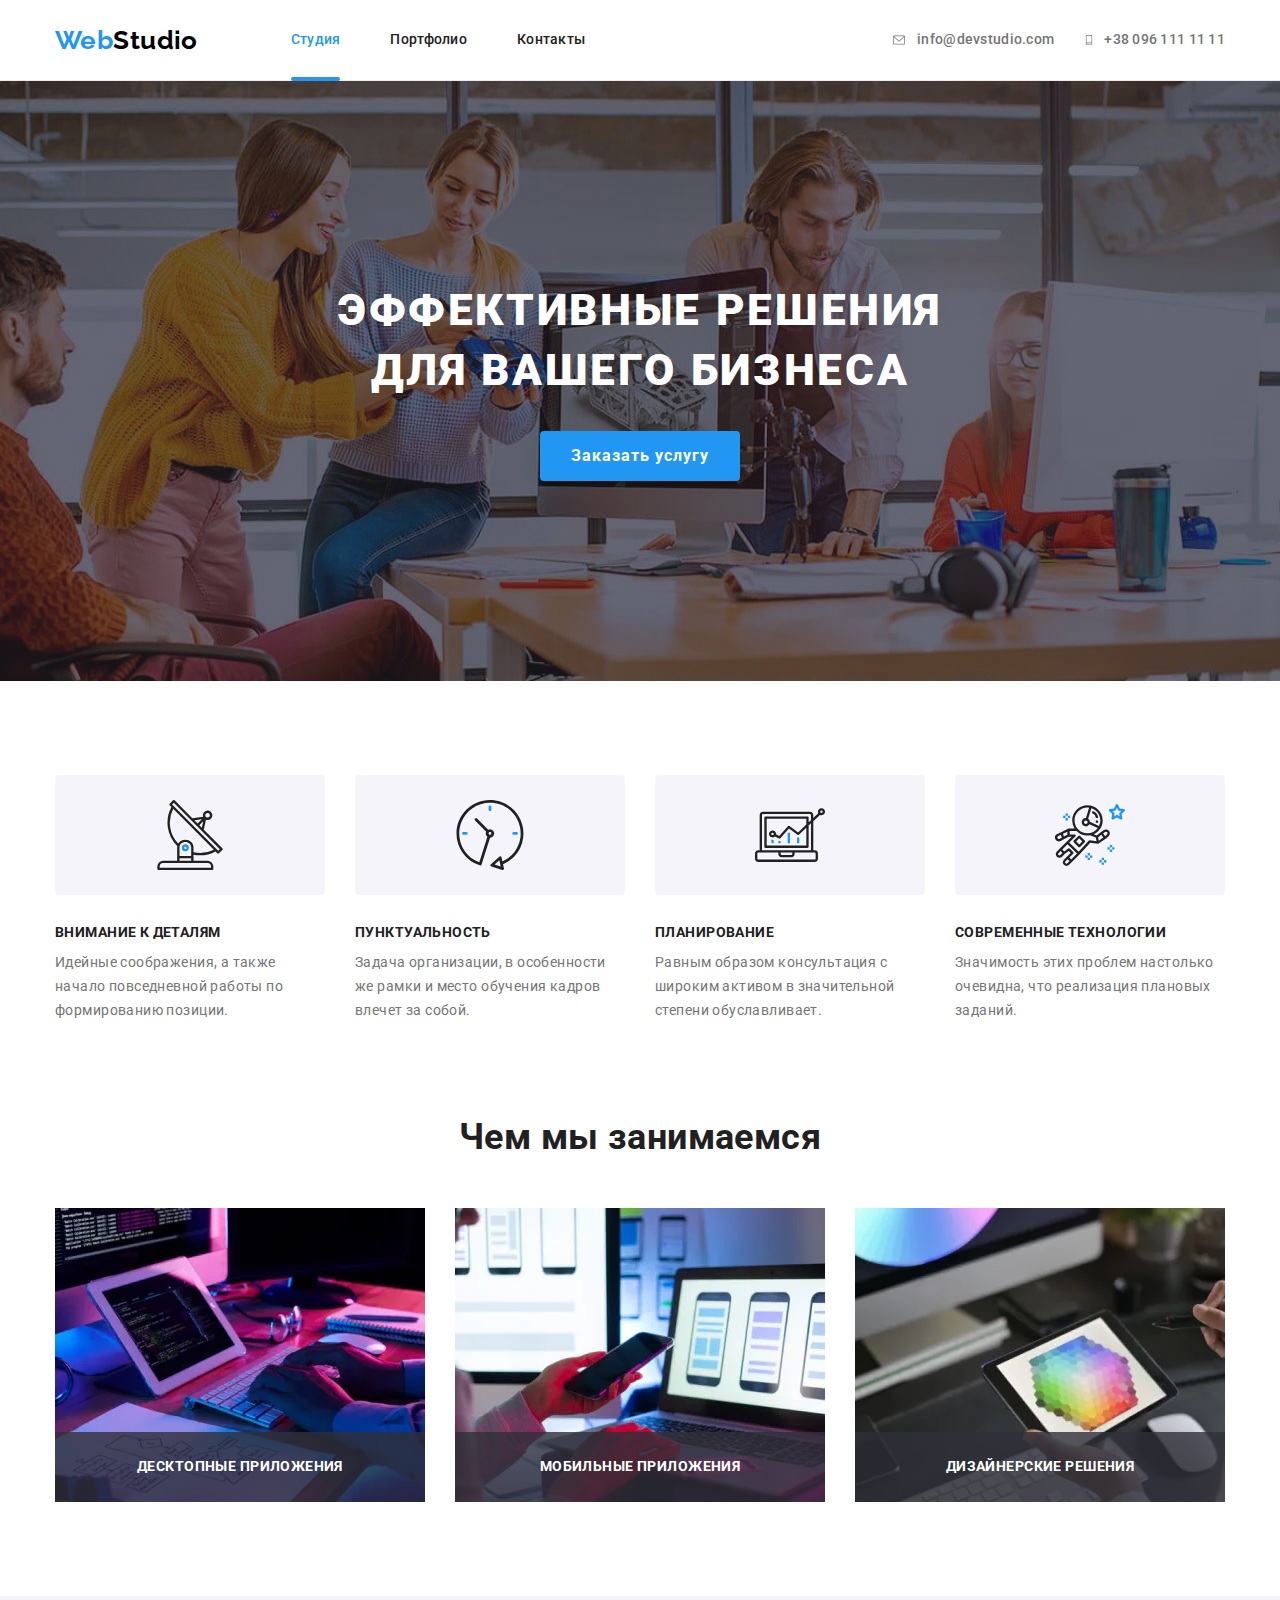
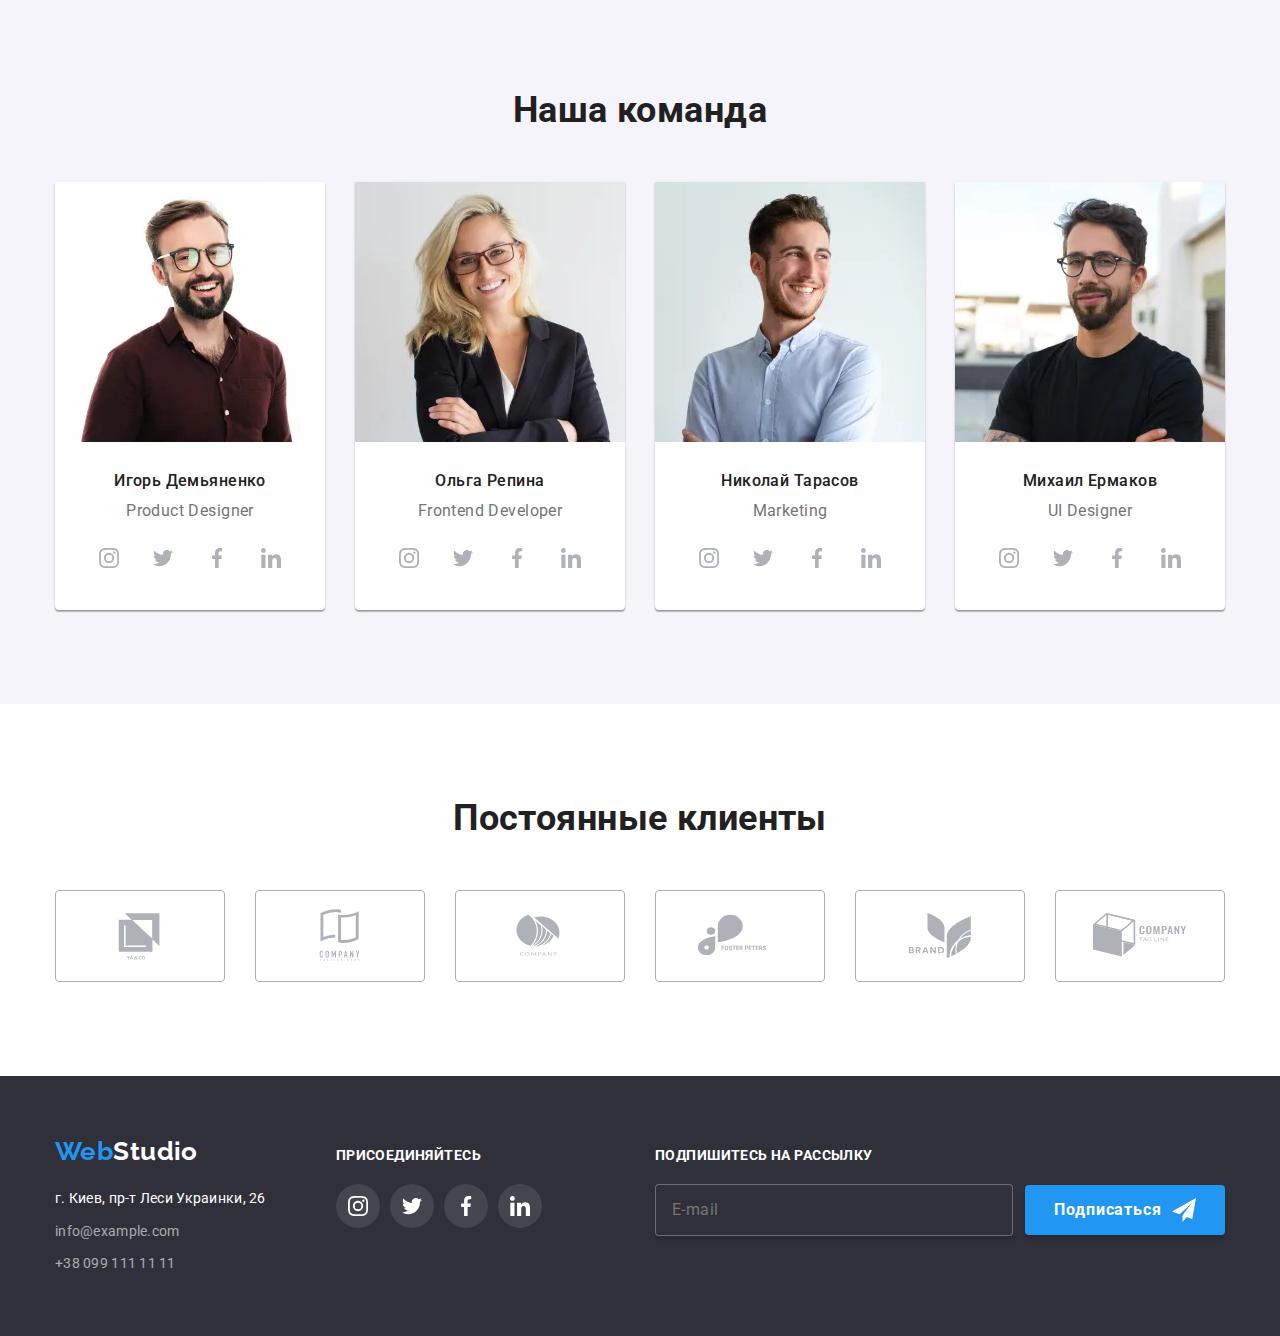
==== commit 89e844fb: "add full hw" ====
--- a/index.html
+++ b/index.html
@@ -162,32 +162,45 @@
 							<picture>
 								<source
 									media="(min-width: 1200px)"
-									srcset="./images/service/service1.webp 1x, ./images/projects/service1@2x.webp 2x"
-									type="image/webp"
-								/>
-								<source
-									media="(min-width: 1200px)"
-									srcset="./images/service/service1.jpg 1x, ./images/projects/service1@2x.jpg 2x"
-									type="image/jpg"
-								/>
-								<img class="service-card__image" src="./images/service1.jpg" alt="Верстка" width="370" height="294" />
+									srcset="./images/service/service1.webp 1x, ./images/service/service1@2x.webp 2x"
+									type="image/webp"
+								/>
+								<source
+									media="(min-width: 1200px)"
+									srcset="./images/service/service1.jpg 1x, ./images/service/service1@2x.jpg 2x"
+									type="image/jpg"
+								/>
+								<img
+									class="service-card__image"
+									src="./images/service/service1.jpg"
+									alt="Верстка"
+									width="370"
+									height="294"
+									loading="lazy"
+								/>
 							</picture>
-
 							<h3 class="service-card__name subtitle">Десктопные приложения</h3>
 						</li>
 						<li class="service-card">
 							<picture>
 								<source
 									media="(min-width: 1200px)"
-									srcset="./images/service/service2.webp 1x, ./images/projects/service2@2x.webp 2x"
-									type="image/webp"
-								/>
-								<source
-									media="(min-width: 1200px)"
-									srcset="./images/service/service2.jpg 1x, ./images/projects/service2@2x.jpg 2x"
-									type="image/jpg"
-								/>
-								<img class="service-card__image" src="./images/service2.jpg" alt="Адаптация" width="370" height="294" />
+									srcset="./images/service/service2.webp 1x, ./images/service/service2@2x.webp 2x"
+									type="image/webp"
+								/>
+								<source
+									media="(min-width: 1200px)"
+									srcset="./images/service/service2.jpg 1x, ./images/service/service2@2x.jpg 2x"
+									type="image/jpg"
+								/>
+								<img
+									class="service-card__image"
+									src="./images/service/service2.jpg"
+									alt="Адаптация"
+									width="370"
+									height="294"
+									loading="lazy"
+								/>
 							</picture>
 
 							<h3 class="service-card__name subtitle">Мобильные приложения</h3>
@@ -196,15 +209,22 @@
 							<picture>
 								<source
 									media="(min-width: 1200px)"
-									srcset="./images/service/service3.webp 1x, ./images/projects/service3@2x.webp 2x"
-									type="image/webp"
-								/>
-								<source
-									media="(min-width: 1200px)"
-									srcset="./images/service/service3.jpg 1x, ./images/projects/service3@2x.jpg 2x"
-									type="image/jpg"
-								/>
-								<img class="service-card__image" src="./images/service3.jpg" alt="Дизайн" width="370" height="294" />
+									srcset="./images/service/service3.webp 1x, ./images/service/service3@2x.webp 2x"
+									type="image/webp"
+								/>
+								<source
+									media="(min-width: 1200px)"
+									srcset="./images/service/service3.jpg 1x, ./images/service/service3@2x.jpg 2x"
+									type="image/jpg"
+								/>
+								<img
+									class="service-card__image"
+									src="./images/service/service3.jpg"
+									alt="Дизайн"
+									width="370"
+									height="294"
+									loading="lazy"
+								/>
 							</picture>
 
 							<h3 class="service-card__name subtitle">Дизайнерские решения</h3>
@@ -256,6 +276,7 @@
 									alt="Фото Игоря Демьяненко"
 									width="450"
 									height="460"
+									loading="lazy"
 								/>
 							</picture>
 
@@ -338,6 +359,7 @@
 									alt="Фото Ольги Репиной"
 									width="450"
 									height="460"
+									loading="lazy"
 								/>
 							</picture>
 
@@ -414,6 +436,7 @@
 									alt="Фото Николая Тарасова"
 									width="450"
 									height="460"
+									loading="lazy"
 								/>
 							</picture>
 
@@ -490,6 +513,7 @@
 									alt="Фото Михаила Ермакова"
 									width="450"
 									height="460"
+									loading="lazy"
 								/>
 							</picture>
 							<div class="team__description">
--- a/css/main.min.css
+++ b/css/main.min.css
@@ -1,2 +1,2 @@
-body{background-color:#fff;color:#757575;font-family:Roboto, sans-serif;font-size:14px;letter-spacing:0.03em}h1,h2,h3,h4,h5,h6,p,ul{margin:0;padding:0}.list{list-style:none}.link{text-decoration:none}.visually-hidden{position:absolute;width:1px;height:1px;margin:-1px;border:0;padding:0;white-space:nowrap;clip-path:inset(100%);clip:rect(0 0 0 0);overflow:hidden}.section__title{margin-top:0;margin-bottom:50px;color:#212121;font-size:28px;line-height:1.17;text-align:center}@media screen and (min-width: 1200px){.section__title{font-size:36px;line-height:1.16}}.subtitle{font-size:14px;line-height:1.14;text-transform:uppercase}.text{line-height:1.71}img{display:block;max-width:100%;height:auto}.logo__link{display:flex;color:#000;font-family:Raleway, sans-serif;font-weight:700;font-size:24px;line-height:1.16}@media screen and (min-width: 1200px){.logo__link{font-size:26px;line-height:1.19}}.logo__label{color:#2196f3;font-family:Raleway, sans-serif;font-weight:700;font-size:24px;line-height:1.16}@media screen and (min-width: 1200px){.logo__label{font-size:26px;line-height:1.19}}.button{display:inline-flex;align-items:center;justify-content:center;padding:10px;width:200px;box-shadow:0px 4px 4px rgba(0,0,0,0.15);border-radius:4px;border:none;color:#fff;background-color:#2196f3;font-weight:700;font-size:16px;line-height:1.88;letter-spacing:0.06em;cursor:pointer;transition:background-color 250ms cubic-bezier(0.4, 0, 0.2, 1)}.button:hover,.button:focus{background-color:#188ce8}.button__append{margin-left:10px}.button-menu{position:relative;top:0px;right:0px;z-index:5;display:inline-flex;margin:0;padding:0;border:none;color:#212121;background-color:transparent;transition:color 250ms cubic-bezier(0.4, 0, 0.2, 1)}.button-menu:hover,.button-menu:focus{color:#2196f3}@media screen and (min-width: 768px){.button-menu{display:none}}.button-menu__icon{fill:currentColor}.button-menu .icon-close{opacity:0;transition:opacity 400ms cubic-bezier(0.4, 0, 0.2, 1)}.button-menu.is-open .icon-menu{opacity:0;transition:opacity 400ms cubic-bezier(0.4, 0, 0.2, 1)}.button-menu.is-open .icon-close{opacity:1}.team__card{display:block;background:#fff;box-shadow:0px 1px 3px rgba(0,0,0,0.12),0px 1px 1px rgba(0,0,0,0.14),0px 2px 1px rgba(0,0,0,0.2);border-radius:0px 0px 4px 4px}@media screen and (max-width: 767px){.team__card:not(:last-child){margin-bottom:30px}}@media screen and (min-width: 768px) and (max-width: 1199px){.team__card{width:354px}.team__card:not(:nth-child(2n)){margin-right:30px}.team__card:not(:nth-last-child(-n+2)){margin-bottom:30px}}@media screen and (min-width: 1200px){.team__card{max-width:270px}}.team__description{padding:30px 10px}.team__name{color:#212121;font-weight:500;font-size:16px;line-height:1.18;text-align:center;margin-bottom:10px}.team__text{font-size:16px;line-height:1.19;text-align:center;margin-bottom:16px}.clients-card{display:flex}@media screen and (max-width: 767px){.clients-card{width:210px;flex-basis:calc((100% - 4 * 15px) / 2);margin:15px}}@media screen and (min-width: 768px) and (max-width: 1199px){.clients-card{width:226px}.clients-card:not(:nth-child(3n)){margin-right:30px}.clients-card:not(:nth-last-child(-n+3)){margin-bottom:30px}}@media screen and (min-width: 1200px){.clients-card{width:170px}}.clients-card__link{display:flex;justify-content:center;align-items:center;width:100%;height:92px;color:#afb1b8;border:1px solid #afb1b8;border-radius:4px;transition:color 250ms cubic-bezier(0.4, 0, 0.2, 1),border-color 250ms cubic-bezier(0.4, 0, 0.2, 1),background-color 250ms cubic-bezier(0.4, 0, 0.2, 1),border-color 250ms cubic-bezier(0.4, 0, 0.2, 1)}.clients-card__link:hover,.clients-card__link:focus{color:#2196f3;border-color:#2196f3}.clients-card__icon{fill:currentColor}.project-card{max-width:450px;margin-bottom:30px}@media screen and (min-width: 768px) and (max-width: 1199px){.project-card{max-width:354px;flex-basis:calc((100% - 4 * 15px) / 2);margin:15px}}@media screen and (min-width: 1200px){.project-card{margin-right:30px;max-width:370px}}.project-card__link{display:flex;flex-direction:column;height:100%;transition:box-shadow 250ms cubic-bezier(0.4, 0, 0.2, 1)}.project-card__link:hover,.project-card__link:focus{box-shadow:0px 1px 1px rgba(0,0,0,0.12),0px 4px 4px rgba(0,0,0,0.06),1px 4px 6px rgba(0,0,0,0.16)}.project-card__overlay{position:relative;display:block;overflow:hidden}.project-card__image{display:block;max-width:100%;height:auto}.project-card__information{position:absolute;top:0;left:0;padding:63px 24px;height:100%;width:100%;font-size:18px;line-height:1.5;letter-spacing:0.03em;color:#fff;background-color:rgba(33,150,243,0.9);transform:translateY(101%);transition:transform 250ms cubic-bezier(0.4, 0, 0.2, 1)}.project-card__item{flex-grow:1;padding:20px 24px;border-bottom:1px solid #eeeeee;border-left:1px solid #eeeeee;border-right:1px solid #eeeeee}.project-card__name{color:#212121;font-size:18px;line-height:2;letter-spacing:0.06em;margin-bottom:4px}.project-card__text{color:#757575;font-size:16px;line-height:1.88}.project-card__link:hover .project-card__information,.project-card__link:focus .project-card__information{transform:translateY(0)}@media screen and (max-width: 767px){.advantage-card{max-width:450px}.advantage-card:not(:last-child){margin-bottom:30px}}@media screen and (min-width: 768px) and (max-width: 1199px){.advantage-card{max-width:354px}.advantage-card:not(:nth-child(2n)){margin-right:30px}.advantage-card:not(:nth-last-child(-n+2)){margin-bottom:30px}}@media screen and (min-width: 1200px){.advantage-card{max-width:270px}}.advantage-card__img{display:flex;justify-content:center;align-items:center;height:120px;margin-bottom:30px;background-color:#f5f4fa;border-radius:4px}.advantage-card__name{margin-bottom:10px;text-align:center;color:#212121}@media screen and (min-width: 768px){.advantage-card__name{text-align:left}}.service-card{position:relative}.service-card__name{position:absolute;bottom:0;left:0;height:70px;width:100%;padding:27px 10px;text-align:center;color:#fff;background-color:rgba(47,48,58,0.8)}.social__list{display:flex;justify-content:center}.social__item:not(:last-child){margin-right:10px}.social__link{display:flex;justify-content:center;align-items:center;width:44px;height:44px;color:#afb1b8;background:#fff;border-radius:50%;transition:color 250ms cubic-bezier(0.4, 0, 0.2, 1),background-color 250ms cubic-bezier(0.4, 0, 0.2, 1)}.social__link:hover,.social__link:focus{background-color:#2196f3;color:#fff}.social__icon{fill:currentColor}.backdrop{position:fixed;top:0;left:0;width:100%;height:100%;background-color:rgba(0,0,0,0.2);opacity:1;transition:opacity 400ms cubic-bezier(0.4, 0, 0.2, 1)}.backdrop--is-hidden{opacity:0;pointer-events:none}.modal{position:absolute;top:50%;left:50%;transform:translate(-50%, -50%) scale(1);max-width:450px;width:100%;max-height:609px;background-color:#fff;transition:transform 400ms cubic-bezier(0.4, 0, 0.2, 1)}.backdrop--is-hidden .modal{transform:translate(-50%, -50%) scale(0)}@media screen and (min-width: 1200px){.modal{max-width:528px;max-height:581px}}.modal__button{position:absolute;top:8px;right:8px;padding:0;width:30px;height:30px;color:#000000;background:#ffffff;box-shadow:none;border-radius:50%;border:1px solid rgba(0,0,0,0.1);cursor:pointer;transition:color 250ms cubic-bezier(0.4, 0, 0.2, 1)}.modal__button:hover,.modal__button:focus{color:#2196f3;background-color:#fff}.button__icon{fill:currentColor}.form{display:flex;flex-direction:column;padding:40px}.form__title{font-weight:700;font-size:20px;line-height:23px;text-align:center;letter-spacing:0.03em;color:#212121;margin-bottom:12px}.label{position:relative;display:flex;flex-direction:column;margin-bottom:10px;font-weight:400;font-size:12px;line-height:1.16;letter-spacing:0.01em;color:#757575}.label:nth-child(5){margin-bottom:20px}.label__name{margin-bottom:4px}.label__input{padding:11px 15px 11px 40px;border:1px solid rgba(33,33,33,0.2);border-radius:4px;transition:border 250ms cubic-bezier(0.4, 0, 0.2, 1)}.label__input:focus{border:1px solid #2196f3;border-radius:4px;outline:transparent}.label__icon{position:absolute;top:50%;left:15px;transition:fill 250ms cubic-bezier(0.4, 0, 0.2, 1)}.label__input:focus+.label__icon{fill:#2196f3}.label__textarea{font-size:12px;line-height:1.16;letter-spacing:0.01em;height:120px;padding:12px 15px;border:1px solid rgba(33,33,33,0.2);border-radius:4px;transition:border 250ms cubic-bezier(0.4, 0, 0.2, 1);resize:none}.label__textarea:focus{border:1px solid #2196f3;border-radius:4px;outline:transparent}.label__textarea::placeholder{color:rgba(117,117,117,0.5)}.label--decoration{flex-direction:row;justify-content:center;align-items:center;margin-bottom:30px}.label__input--is-hidden{position:absolute;width:1px;height:1px;margin:-1px;border:0;padding:0;white-space:nowrap;clip-path:inset(100%);clip:rect(0 0 0 0);overflow:hidden}.label__link{color:#2196f3}.label__checkbox{position:relative;display:block;margin-right:7px;width:16px;height:15px;border:2px solid #212121;border-radius:4px;transition:background-color 250ms cubic-bezier(0.4, 0, 0.2, 1),border-color 250ms cubic-bezier(0.4, 0, 0.2, 1)}.label__input--is-hidden:checked+.label__checkbox{border-color:#2196f3;background-color:#2196f3}.label__icon--custom{position:absolute;top:-1px;left:-1px;opacity:0;transition:opacity 250ms cubic-bezier(0.4, 0, 0.2, 1)}.label__input--is-hidden:checked+.label__checkbox .label__icon--custom{opacity:1}.label__name--static{font-size:12px;line-height:1.16;letter-spacing:0.03em;color:#757575;margin-bottom:0}@media screen and (min-width: 1200px){.label__name--static{font-size:14px;line-height:1.71}}.form__button{align-self:center}.section{padding-top:60px;padding-bottom:60px}@media screen and (min-width: 1200px){.section{padding-top:94px;padding-bottom:94px}}.page-header{border-bottom:1px solid #ececec}.page-header__container{display:flex;align-items:center}@media screen and (max-width: 767px){.page-header__container{position:relative;padding:10px;justify-content:space-between}}.menu-container{display:flex}@media screen and (max-width: 767px){.menu-container{position:fixed;top:0;left:0;width:100%;height:100%;flex-direction:column;padding:48px 40px;opacity:0;visibility:hidden;pointer-events:none;transition:opacity 400ms cubic-bezier(0.4, 0, 0.2, 1),visibility 400ms cubic-bezier(0.4, 0, 0.2, 1);z-index:4;background-color:#fff}}.menu-container.is-open{opacity:1;visibility:visible;pointer-events:initial}@media screen and (min-width: 768px){.menu-container{flex-direction:row;flex-grow:1;align-items:center;justify-content:center}}.navigation__list{display:flex}@media screen and (max-width: 767px){.navigation__list{flex-direction:column}}@media screen and (min-width: 768px){.navigation__list{margin-left:88px}}@media screen and (min-width: 1200px){.navigation__list{margin-left:93px}}@media screen and (min-width: 768px){.navigation__item{position:relative}.navigation__item:not(:last-child){margin-right:50px}}.navigation__link{display:block;color:#212121;font-weight:500;font-size:40px;line-height:1.17;letter-spacing:0.02em;transition:color 250ms cubic-bezier(0.4, 0, 0.2, 1)}.navigation__link:hover,.navigation__link:focus{color:#2196f3}.navigation__link--current{color:#2196f3}@media screen and (min-width: 768px){.navigation__link{padding-top:32px;padding-bottom:32px;font-size:14px;line-height:1.14}.navigation__link--current::after{display:block;content:"";position:absolute;left:0;bottom:-1px;width:100%;height:4px;background-color:#2196f3;border-radius:2px;transition:opacity 250ms cubic-bezier(0.4, 0, 0.2, 1)}}.contact{display:flex;flex-direction:column-reverse}@media screen and (max-width: 767px){.contact{margin-top:auto;margin-bottom:64px}}@media screen and (min-width: 768px){.contact{flex-direction:column;margin-left:auto}}@media screen and (min-width: 1200px){.contact{flex-direction:row}}@media screen and (max-width: 767px){.contact__item:not(:first-child){margin-bottom:32px}}@media screen and (min-width: 768px) and (max-width: 1199px){.contact__item:not(:last-child){margin-bottom:10px}}@media screen and (min-width: 1200px){.contact__item:not(:last-child){margin-right:30px}}.contact__link{color:#757575;font-weight:500;font-size:24px;line-height:1.16;letter-spacing:0.02em;transition:color 250ms cubic-bezier(0.4, 0, 0.2, 1)}.contact__link:hover,.contact__link:focus{color:#2196f3}@media screen and (max-width: 767px){.contact__link--resize{font-size:34px;line-height:1.17;color:#2196f3}}@media screen and (min-width: 768px){.contact__link{display:flex;align-items:center;font-size:12px;line-height:1.16}}@media screen and (min-width: 1200px){.contact__link{padding-top:32px;padding-bottom:32px;flex-direction:row;font-size:14px;line-height:1.14}.contact__link:not(:last-child){margin-right:30px}}@media screen and (max-width: 767px){.contact__icon{display:none}}@media screen and (min-width: 768px){.contact__icon{margin-right:8px;fill:currentColor}}@media screen and (min-width: 1200px){.contact__icon{margin-right:10px}}.header-social__list{display:flex;flex-wrap:wrap}@media screen and (min-width: 768px){.header-social__list{display:none}}.header-social__item:not(:last-child){border-right:1px solid rgba(33,33,33,0.2);padding-right:10px}.header-social__item:not(:first-child){padding-left:10px}.header-social__link{font-size:18px;line-height:1.22;letter-spacing:0.02em;color:#2196f3}.page-footer{background-color:#2f303a;padding-top:60px;padding-bottom:60px}.page-footer__container{display:flex}@media screen and (max-width: 767px){.page-footer__container{flex-direction:column}}@media screen and (min-width: 768px) and (max-width: 1199px){.page-footer__container{flex-wrap:wrap;justify-content:space-around}}@media screen and (min-width: 1200px){.page-footer__container{align-items:baseline}}.address-thumb{display:flex;flex-direction:column;align-items:center}@media screen and (max-width: 767px){.address-thumb{margin-bottom:70px}}@media screen and (min-width: 1200px){.address-thumb{align-items:flex-start;margin-right:70px}}.page-footer__logo{display:flex;color:#fff;margin-top:0;margin-bottom:20px}.address__list{font-style:normal;display:inline-block}.address__item{display:flex;flex-direction:column;align-items:center}.address__item:not(:last-child){margin-bottom:9px}@media screen and (min-width: 768px) and (max-width: 1199px){.address__item{margin-bottom:60px}}@media screen and (min-width: 1200px){.address__item{align-items:flex-start}}.address__link{display:flex;align-items:center;color:rgba(255,255,255,0.6);font-weight:400;line-height:1.71;letter-spacing:0.02em;transition:color 250ms cubic-bezier(0.4, 0, 0.2, 1)}.address__link--active:focus,.address__link--active:hover{color:#2196f3}.address__link--decoration{color:#fff;line-height:1.71;margin-left:0}.join-thumb{display:flex;flex-direction:column;align-items:center}@media screen and (max-width: 767px){.join-thumb{margin-bottom:60px}}@media screen and (min-width: 1200px){.join-thumb{align-items:flex-start}}.join-thumb__title{display:inline-block;color:#fff;font-weight:700;line-height:1.14;text-transform:uppercase;margin-bottom:20px}.social__link--decoration{display:flex;justify-content:center;align-items:center;width:44px;height:44px;color:#fff;background:rgba(255,255,255,0.1);border-radius:50%;transition:background-color 250ms cubic-bezier(0.4, 0, 0.2, 1)}.newsletter{display:flex;flex-direction:column;align-items:center;max-width:570px}@media screen and (min-width: 768px){.newsletter{align-items:center;flex-basis:450px}}@media screen and (min-width: 1200px){.newsletter{align-items:flex-start;margin-left:auto;flex-basis:570px}}.newsletter__title{color:#fff;font-weight:700;line-height:1.14;text-transform:uppercase;margin-bottom:20px}.newsletter__form{display:flex;width:100%;flex-direction:column;align-items:center}@media screen and (min-width: 1200px){.newsletter__form{flex-direction:row}}.newsletter__input{padding:15px 16px;width:100%;font-size:16px;line-height:1.25;letter-spacing:0.03em;color:rgba(255,255,255,0.6);background-color:#2f303a;border:1px solid rgba(255,255,255,0.3);box-shadow:0px 4px 4px rgba(0,0,0,0.15);border-radius:4px;transition:border 250ms cubic-bezier(0.4, 0, 0.2, 1)}.newsletter__input:focus{border:1px solid #2196f3;border-radius:4px;outline:transparent}@media screen and (max-width: 1199px){.newsletter__input{margin-bottom:20px}}@media screen and (min-width: 1200px){.newsletter__input{margin-right:12px}}.container{margin-left:auto;margin-right:auto;padding-left:15px;padding-right:15px}@media screen and (min-width: 480px){.container{width:450px}}@media screen and (min-width: 768px){.container{width:768px}}@media screen and (min-width: 1200px){.container{width:1200px}}.hero{padding-top:118px;padding-bottom:118px;align-items:center;text-align:center;margin-left:auto;margin-right:auto;max-width:1600px;background-color:#c4c4c4;background-image:linear-gradient(to left, rgba(47,48,58,0.4), rgba(47,48,58,0.4)),url(../images/hero-bgc.jpg);background-repeat:no-repeat, no-repeat;background-position:center, center;background-size:cover, cover}@media screen and (min-width: 1200px){.hero{padding-top:200px;padding-bottom:200px}}.hero__title{max-width:360px;margin-right:auto;margin-left:auto;margin-bottom:30px;color:#fff;font-weight:900;font-size:26px;line-height:1.62;letter-spacing:0.06em;text-transform:uppercase}@media screen and (min-width: 1200px){.hero__title{max-width:696px;font-size:44px;line-height:1.36}}@media screen and (min-width: 1200px){.advantage{padding-bottom:0}}@media screen and (min-width: 768px){.advantage__list{display:flex;flex-wrap:wrap}}@media screen and (min-width: 1200px){.advantage__list .advantage-card:not(:last-child){margin-right:30px}}@media screen and (max-width: 1199px){.service{display:none}}.service__list{display:flex}.service__list .service-card:not(:last-child){margin-right:30px}.service-card:not(:last-child){margin-right:30px}.team{background-color:#f5f4fa}@media screen and (min-width: 768px){.team__list{display:flex;flex-wrap:wrap}}@media screen and (min-width: 1200px){.team__list .team__card:not(:last-child){margin-right:30px}}.clients__list{display:flex;flex-wrap:wrap}@media screen and (max-width: 767px){.clients__list{margin:-15px}}@media screen and (min-width: 1200px){.clients__list .clients-card:not(:last-child){margin-right:30px}}.filters__title{color:#212121;font-weight:900;font-size:44px;line-height:1.36;text-align:center;letter-spacing:0.06em;text-transform:uppercase}.filters__list{margin-bottom:50px}@media screen and (min-width: 768px){.filters__list{text-align:center;margin-left:auto;margin-right:auto}}.filters__item{display:inline-block}@media screen and (max-width: 767px){.filters__item{margin-bottom:15px}}.filters__item:not(:last-child){margin-right:8px}.filters__button{padding:6px 22px;width:auto;color:#212121;background-color:#f5f4fa;font-weight:500;line-height:1.62;text-align:center;box-shadow:none;cursor:pointer;transition:color 250ms cubic-bezier(0.4, 0, 0.2, 1),background-color 250ms cubic-bezier(0.4, 0, 0.2, 1)}.filters__button:hover,.filters__button:focus{color:#fff;background-color:#2196f3;box-shadow:0px 3px 1px rgba(0,0,0,0.1),0px 1px 2px rgba(0,0,0,0.08),0px 2px 2px rgba(0,0,0,0.12)}.filters__button--current{color:#fff;background-color:#2196f3;box-shadow:0px 3px 1px rgba(0,0,0,0.1),0px 1px 2px rgba(0,0,0,0.08),0px 2px 2px rgba(0,0,0,0.12);border-radius:4px}@media screen and (min-width: 768px){.project__list{display:flex;flex-wrap:wrap}}@media screen and (min-width: 768px) and (max-width: 1199px){.project__list{margin:-15px}}@media screen and (min-width: 1200px){.project__list .project-card:nth-child(3n){margin-right:0}.project__list .project-card:nth-last-child(-n+3){margin-bottom:0}}
+body{background-color:#fff;color:#757575;font-family:Roboto, sans-serif;font-size:14px;letter-spacing:0.03em}h1,h2,h3,h4,h5,h6,p,ul{margin:0;padding:0}.list{list-style:none}.link{text-decoration:none}.visually-hidden{position:absolute;width:1px;height:1px;margin:-1px;border:0;padding:0;white-space:nowrap;clip-path:inset(100%);clip:rect(0 0 0 0);overflow:hidden}.section__title{margin-top:0;margin-bottom:50px;color:#212121;font-size:28px;line-height:1.17;text-align:center}@media screen and (min-width: 1200px){.section__title{font-size:36px;line-height:1.16}}.subtitle{font-size:14px;line-height:1.14;text-transform:uppercase}.text{line-height:1.71}img{display:block;max-width:100%;height:auto}.logo__link{display:flex;color:#000;font-family:Raleway, sans-serif;font-weight:700;font-size:24px;line-height:1.16}@media screen and (min-width: 1200px){.logo__link{font-size:26px;line-height:1.19}}.logo__label{color:#2196f3;font-family:Raleway, sans-serif;font-weight:700;font-size:24px;line-height:1.16}@media screen and (min-width: 1200px){.logo__label{font-size:26px;line-height:1.19}}.button{display:inline-flex;align-items:center;justify-content:center;padding:10px;min-width:200px;box-shadow:0px 4px 4px rgba(0,0,0,0.15);border-radius:4px;border:none;color:#fff;background-color:#2196f3;font-weight:700;font-size:16px;line-height:1.88;letter-spacing:0.06em;cursor:pointer;transition:background-color 250ms cubic-bezier(0.4, 0, 0.2, 1)}.button:hover,.button:focus{background-color:#188ce8}.button__append{margin-left:10px}.button-menu{position:relative;top:0px;right:0px;z-index:5;display:inline-flex;margin:0;padding:0;border:none;color:#212121;background-color:transparent;transition:color 250ms cubic-bezier(0.4, 0, 0.2, 1)}.button-menu:hover,.button-menu:focus{color:#2196f3}@media screen and (min-width: 768px){.button-menu{display:none}}.button-menu__icon{fill:currentColor}.button-menu .icon-close{opacity:0;transition:opacity 400ms cubic-bezier(0.4, 0, 0.2, 1)}.button-menu.is-open .icon-menu{opacity:0;transition:opacity 400ms cubic-bezier(0.4, 0, 0.2, 1)}.button-menu.is-open .icon-close{opacity:1}.team__card{display:block;background:#fff;box-shadow:0px 1px 3px rgba(0,0,0,0.12),0px 1px 1px rgba(0,0,0,0.14),0px 2px 1px rgba(0,0,0,0.2);border-radius:0px 0px 4px 4px}@media screen and (max-width: 767px){.team__card:not(:last-child){margin-bottom:30px}}@media screen and (min-width: 768px) and (max-width: 1199px){.team__card{width:354px}.team__card:not(:nth-child(2n)){margin-right:30px}.team__card:not(:nth-last-child(-n+2)){margin-bottom:30px}}@media screen and (min-width: 1200px){.team__card{max-width:270px}}.team__description{padding:30px 10px}.team__name{color:#212121;font-weight:500;font-size:16px;line-height:1.18;text-align:center;margin-bottom:10px}.team__text{font-size:16px;line-height:1.19;text-align:center;margin-bottom:16px}.clients-card{display:flex}@media screen and (max-width: 767px){.clients-card{width:210px;flex-basis:calc((100% - 4 * 15px) / 2);margin:15px}}@media screen and (min-width: 768px) and (max-width: 1199px){.clients-card{width:226px}.clients-card:not(:nth-child(3n)){margin-right:30px}.clients-card:not(:nth-last-child(-n+3)){margin-bottom:30px}}@media screen and (min-width: 1200px){.clients-card{width:170px}}.clients-card__link{display:flex;justify-content:center;align-items:center;width:100%;height:92px;color:#afb1b8;border:1px solid #afb1b8;border-radius:4px;transition:color 250ms cubic-bezier(0.4, 0, 0.2, 1),border-color 250ms cubic-bezier(0.4, 0, 0.2, 1),background-color 250ms cubic-bezier(0.4, 0, 0.2, 1),border-color 250ms cubic-bezier(0.4, 0, 0.2, 1)}.clients-card__link:hover,.clients-card__link:focus{color:#2196f3;border-color:#2196f3}.clients-card__icon{fill:currentColor}.project-card{max-width:450px;margin-bottom:30px}@media screen and (min-width: 768px) and (max-width: 1199px){.project-card{max-width:354px;flex-basis:calc((100% - 4 * 15px) / 2);margin:15px}}@media screen and (min-width: 1200px){.project-card{margin-right:30px;max-width:370px}}.project-card__link{display:flex;flex-direction:column;height:100%;transition:box-shadow 250ms cubic-bezier(0.4, 0, 0.2, 1)}.project-card__link:hover,.project-card__link:focus{box-shadow:0px 1px 1px rgba(0,0,0,0.12),0px 4px 4px rgba(0,0,0,0.06),1px 4px 6px rgba(0,0,0,0.16)}.project-card__overlay{position:relative;display:block;overflow:hidden}.project-card__image{display:block;max-width:100%;height:auto}.project-card__information{position:absolute;top:0;left:0;padding:63px 24px;height:100%;width:100%;font-size:18px;line-height:1.5;letter-spacing:0.03em;color:#fff;background-color:rgba(33,150,243,0.9);transform:translateY(101%);transition:transform 250ms cubic-bezier(0.4, 0, 0.2, 1)}.project-card__item{flex-grow:1;padding:20px 24px;border-bottom:1px solid #eeeeee;border-left:1px solid #eeeeee;border-right:1px solid #eeeeee}.project-card__name{color:#212121;font-size:18px;line-height:2;letter-spacing:0.06em;margin-bottom:4px}.project-card__text{color:#757575;font-size:16px;line-height:1.88}.project-card__link:hover .project-card__information,.project-card__link:focus .project-card__information{transform:translateY(0)}@media screen and (max-width: 767px){.advantage-card{max-width:450px}.advantage-card:not(:last-child){margin-bottom:30px}}@media screen and (min-width: 768px) and (max-width: 1199px){.advantage-card{max-width:354px}.advantage-card:not(:nth-child(2n)){margin-right:30px}.advantage-card:not(:nth-last-child(-n+2)){margin-bottom:30px}}@media screen and (min-width: 1200px){.advantage-card{max-width:270px}}.advantage-card__img{display:flex;justify-content:center;align-items:center;height:120px;margin-bottom:30px;background-color:#f5f4fa;border-radius:4px}.advantage-card__name{margin-bottom:10px;text-align:center;color:#212121}@media screen and (min-width: 768px){.advantage-card__name{text-align:left}}.service-card{position:relative}.service-card__name{position:absolute;bottom:0;left:0;height:70px;width:100%;padding:27px 10px;text-align:center;color:#fff;background-color:rgba(47,48,58,0.8)}.social__list{display:flex;justify-content:center}.social__item:not(:last-child){margin-right:10px}.social__link{display:flex;justify-content:center;align-items:center;width:44px;height:44px;color:#afb1b8;background:#fff;border-radius:50%;transition:color 250ms cubic-bezier(0.4, 0, 0.2, 1),background-color 250ms cubic-bezier(0.4, 0, 0.2, 1)}.social__link:hover,.social__link:focus{background-color:#2196f3;color:#fff}.social__icon{fill:currentColor}.backdrop{position:fixed;top:0;left:0;width:100%;height:100%;background-color:rgba(0,0,0,0.2);opacity:1;transition:opacity 400ms cubic-bezier(0.4, 0, 0.2, 1)}.backdrop--is-hidden{opacity:0;pointer-events:none}.modal{position:absolute;top:50%;left:50%;transform:translate(-50%, -50%) scale(1);max-width:450px;width:100%;max-height:609px;background-color:#fff;transition:transform 400ms cubic-bezier(0.4, 0, 0.2, 1)}.backdrop--is-hidden .modal{transform:translate(-50%, -50%) scale(0)}@media screen and (min-width: 1200px){.modal{max-width:528px;max-height:581px}}.modal__button{position:absolute;top:8px;right:8px;padding:0;width:30px;height:30px;color:#000000;background:#ffffff;box-shadow:none;border-radius:50%;border:1px solid rgba(0,0,0,0.1);cursor:pointer;transition:color 250ms cubic-bezier(0.4, 0, 0.2, 1)}.modal__button:hover,.modal__button:focus{color:#2196f3;background-color:#fff}.button__icon{fill:currentColor}.form{display:flex;flex-direction:column;padding:40px}.form__title{font-weight:700;font-size:20px;line-height:23px;text-align:center;letter-spacing:0.03em;color:#212121;margin-bottom:12px}.label{position:relative;display:flex;flex-direction:column;margin-bottom:10px;font-weight:400;font-size:12px;line-height:1.16;letter-spacing:0.01em;color:#757575}.label:nth-child(5){margin-bottom:20px}.label__name{margin-bottom:4px}.label__input{padding:11px 15px 11px 40px;border:1px solid rgba(33,33,33,0.2);border-radius:4px;transition:border 250ms cubic-bezier(0.4, 0, 0.2, 1)}.label__input:focus{border:1px solid #2196f3;border-radius:4px;outline:transparent}.label__icon{position:absolute;top:50%;left:15px;transition:fill 250ms cubic-bezier(0.4, 0, 0.2, 1)}.label__input:focus+.label__icon{fill:#2196f3}.label__textarea{font-size:12px;line-height:1.16;letter-spacing:0.01em;height:120px;padding:12px 15px;border:1px solid rgba(33,33,33,0.2);border-radius:4px;transition:border 250ms cubic-bezier(0.4, 0, 0.2, 1);resize:none}.label__textarea:focus{border:1px solid #2196f3;border-radius:4px;outline:transparent}.label__textarea::placeholder{color:rgba(117,117,117,0.5)}.label--decoration{flex-direction:row;justify-content:center;align-items:center;margin-bottom:30px}.label__input--is-hidden{position:absolute;width:1px;height:1px;margin:-1px;border:0;padding:0;white-space:nowrap;clip-path:inset(100%);clip:rect(0 0 0 0);overflow:hidden}.label__link{color:#2196f3}.label__checkbox{position:relative;display:block;margin-right:7px;width:16px;height:15px;border:2px solid #212121;border-radius:4px;transition:background-color 250ms cubic-bezier(0.4, 0, 0.2, 1),border-color 250ms cubic-bezier(0.4, 0, 0.2, 1)}.label__input--is-hidden:checked+.label__checkbox{border-color:#2196f3;background-color:#2196f3}.label__icon--custom{position:absolute;top:-1px;left:-1px;opacity:0;transition:opacity 250ms cubic-bezier(0.4, 0, 0.2, 1)}.label__input--is-hidden:checked+.label__checkbox .label__icon--custom{opacity:1}.label__name--static{font-size:12px;line-height:1.16;letter-spacing:0.03em;color:#757575;margin-bottom:0}@media screen and (min-width: 1200px){.label__name--static{font-size:14px;line-height:1.71}}.form__button{align-self:center}.section{padding-top:60px;padding-bottom:60px}@media screen and (min-width: 1200px){.section{padding-top:94px;padding-bottom:94px}}.page-header{border-bottom:1px solid #ececec}.page-header__container{display:flex;align-items:center}@media screen and (max-width: 767px){.page-header__container{position:relative;padding:10px;justify-content:space-between}}.menu-container{display:flex}@media screen and (max-width: 767px){.menu-container{position:fixed;top:0;left:0;width:100%;height:100%;flex-direction:column;padding:48px 40px;opacity:0;visibility:hidden;pointer-events:none;transition:opacity 400ms cubic-bezier(0.4, 0, 0.2, 1),visibility 400ms cubic-bezier(0.4, 0, 0.2, 1);z-index:4;background-color:#fff}}.menu-container.is-open{opacity:1;visibility:visible;pointer-events:initial}@media screen and (min-width: 768px){.menu-container{flex-direction:row;flex-grow:1;align-items:center;justify-content:center}}.navigation__list{display:flex}@media screen and (max-width: 767px){.navigation__list{flex-direction:column}}@media screen and (min-width: 768px){.navigation__list{margin-left:88px}}@media screen and (min-width: 1200px){.navigation__list{margin-left:93px}}@media screen and (min-width: 768px){.navigation__item{position:relative}.navigation__item:not(:last-child){margin-right:50px}}.navigation__link{display:block;color:#212121;font-weight:500;font-size:40px;line-height:1.17;letter-spacing:0.02em;transition:color 250ms cubic-bezier(0.4, 0, 0.2, 1)}.navigation__link:hover,.navigation__link:focus{color:#2196f3}.navigation__link--current{color:#2196f3}@media screen and (min-width: 768px){.navigation__link{padding-top:32px;padding-bottom:32px;font-size:14px;line-height:1.14}.navigation__link--current::after{display:block;content:"";position:absolute;left:0;bottom:-1px;width:100%;height:4px;background-color:#2196f3;border-radius:2px;transition:opacity 250ms cubic-bezier(0.4, 0, 0.2, 1)}}.contact{display:flex;flex-direction:column-reverse}@media screen and (max-width: 767px){.contact{margin-top:auto;margin-bottom:64px}}@media screen and (min-width: 768px){.contact{flex-direction:column;margin-left:auto}}@media screen and (min-width: 1200px){.contact{flex-direction:row}}@media screen and (max-width: 767px){.contact__item:not(:first-child){margin-bottom:32px}}@media screen and (min-width: 768px) and (max-width: 1199px){.contact__item:not(:last-child){margin-bottom:10px}}@media screen and (min-width: 1200px){.contact__item:not(:last-child){margin-right:30px}}.contact__link{color:#757575;font-weight:500;font-size:24px;line-height:1.16;letter-spacing:0.02em;transition:color 250ms cubic-bezier(0.4, 0, 0.2, 1)}.contact__link:hover,.contact__link:focus{color:#2196f3}@media screen and (max-width: 767px){.contact__link--resize{font-size:34px;line-height:1.17;color:#2196f3}}@media screen and (min-width: 768px){.contact__link{display:flex;align-items:center;font-size:12px;line-height:1.16}}@media screen and (min-width: 1200px){.contact__link{padding-top:32px;padding-bottom:32px;flex-direction:row;font-size:14px;line-height:1.14}.contact__link:not(:last-child){margin-right:30px}}@media screen and (max-width: 767px){.contact__icon{display:none}}@media screen and (min-width: 768px){.contact__icon{margin-right:8px;fill:currentColor}}@media screen and (min-width: 1200px){.contact__icon{margin-right:10px}}.header-social__list{display:flex;flex-wrap:wrap}@media screen and (min-width: 768px){.header-social__list{display:none}}.header-social__item:not(:last-child){border-right:1px solid rgba(33,33,33,0.2);padding-right:10px}.header-social__item:not(:first-child){padding-left:10px}.header-social__link{font-size:18px;line-height:1.22;letter-spacing:0.02em;color:#2196f3}.page-footer{background-color:#2f303a;padding-top:60px;padding-bottom:60px}.page-footer__container{display:flex}@media screen and (max-width: 767px){.page-footer__container{flex-direction:column}}@media screen and (min-width: 768px) and (max-width: 1199px){.page-footer__container{flex-wrap:wrap;justify-content:space-around}}@media screen and (min-width: 1200px){.page-footer__container{align-items:baseline}}.address-thumb{display:flex;flex-direction:column;align-items:center}@media screen and (max-width: 767px){.address-thumb{margin-bottom:70px}}@media screen and (min-width: 1200px){.address-thumb{align-items:flex-start;margin-right:70px}}.page-footer__logo{display:flex;color:#fff;margin-top:0;margin-bottom:20px}.address__list{font-style:normal;display:inline-block}.address__item{display:flex;flex-direction:column;align-items:center}.address__item:not(:last-child){margin-bottom:9px}@media screen and (min-width: 768px) and (max-width: 1199px){.address__item{margin-bottom:60px}}@media screen and (min-width: 1200px){.address__item{align-items:flex-start}}.address__link{display:flex;align-items:center;color:rgba(255,255,255,0.6);font-weight:400;line-height:1.71;letter-spacing:0.02em;transition:color 250ms cubic-bezier(0.4, 0, 0.2, 1)}.address__link--active:focus,.address__link--active:hover{color:#2196f3}.address__link--decoration{color:#fff;line-height:1.71;margin-left:0}.join-thumb{display:flex;flex-direction:column;align-items:center}@media screen and (max-width: 767px){.join-thumb{margin-bottom:60px}}@media screen and (min-width: 1200px){.join-thumb{align-items:flex-start}}.join-thumb__title{display:inline-block;color:#fff;font-weight:700;line-height:1.14;text-transform:uppercase;margin-bottom:20px}.social__link--decoration{display:flex;justify-content:center;align-items:center;width:44px;height:44px;color:#fff;background:rgba(255,255,255,0.1);border-radius:50%;transition:background-color 250ms cubic-bezier(0.4, 0, 0.2, 1)}.newsletter{display:flex;flex-direction:column;align-items:center;max-width:570px}@media screen and (min-width: 768px){.newsletter{align-items:center;flex-basis:450px}}@media screen and (min-width: 1200px){.newsletter{align-items:flex-start;margin-left:auto;flex-basis:570px}}.newsletter__title{color:#fff;font-weight:700;line-height:1.14;text-transform:uppercase;margin-bottom:20px}.newsletter__form{display:flex;width:100%;flex-direction:column;align-items:center}@media screen and (min-width: 1200px){.newsletter__form{flex-direction:row}}.newsletter__input{padding:15px 16px;width:100%;font-size:16px;line-height:1.25;letter-spacing:0.03em;color:rgba(255,255,255,0.6);background-color:#2f303a;border:1px solid rgba(255,255,255,0.3);box-shadow:0px 4px 4px rgba(0,0,0,0.15);border-radius:4px;transition:border 250ms cubic-bezier(0.4, 0, 0.2, 1)}.newsletter__input:focus{border:1px solid #2196f3;border-radius:4px;outline:transparent}@media screen and (max-width: 1199px){.newsletter__input{margin-bottom:20px}}@media screen and (min-width: 1200px){.newsletter__input{margin-right:12px}}.container{margin-left:auto;margin-right:auto;padding-left:15px;padding-right:15px}@media screen and (min-width: 480px){.container{width:450px}}@media screen and (min-width: 768px){.container{width:768px}}@media screen and (min-width: 1200px){.container{width:1200px}}.hero{padding-top:118px;padding-bottom:118px;text-align:center;max-width:1600px;margin-left:auto;margin-right:auto;background-color:#c4c4c4;background-image:linear-gradient(to left, rgba(47,48,58,0.4), rgba(47,48,58,0.4)),url(../images/hero-bg/hero-bg-mob.jpg);background-repeat:no-repeat, no-repeat;background-position:center, center;background-size:cover, cover}@media (min-device-pixel-ratio: 2), (-webkit-min-device-pixel-ratio: 2), (min-resolution: 192dpi), (min-resolution: 2dppx){.hero{background-image:linear-gradient(to left, rgba(47,48,58,0.4), rgba(47,48,58,0.4)),url(../images/hero-bg/hero-bg-mob@2x.jpg)}}@media screen and (min-width: 768px){.hero{background-image:linear-gradient(to left, rgba(47,48,58,0.4), rgba(47,48,58,0.4)),url(../images/hero-bg/hero-bg-tab.jpg)}}@media screen and (min-width: 768px) and (min-device-pixel-ratio: 2), screen and (min-width: 768px) and (-webkit-min-device-pixel-ratio: 2), screen and (min-width: 768px) and (min-resolution: 192dpi), screen and (min-width: 768px) and (min-resolution: 2dppx){.hero{background-image:linear-gradient(to left, rgba(47,48,58,0.4), rgba(47,48,58,0.4)),url(../images/hero-bg/hero-bg-tab@2x.jpg)}}@media screen and (min-width: 1200px){.hero{background-image:linear-gradient(to left, rgba(47,48,58,0.4), rgba(47,48,58,0.4)),url(../images/hero-bg/hero-bg-desc.jpg);padding-top:200px;padding-bottom:200px}}@media screen and (min-width: 1200px) and (min-device-pixel-ratio: 2), screen and (min-width: 1200px) and (-webkit-min-device-pixel-ratio: 2), screen and (min-width: 1200px) and (min-resolution: 192dpi), screen and (min-width: 1200px) and (min-resolution: 2dppx){.hero{background-image:linear-gradient(to left, rgba(47,48,58,0.4), rgba(47,48,58,0.4)),url(../images/hero-bg/imgdesc@2x.jpg)}}.hero__title{max-width:360px;margin-right:auto;margin-left:auto;margin-bottom:30px;color:#fff;font-weight:900;font-size:26px;line-height:1.62;letter-spacing:0.06em;text-transform:uppercase}@media screen and (min-width: 1200px){.hero__title{max-width:696px;font-size:44px;line-height:1.36}}@media screen and (min-width: 1200px){.advantage{padding-bottom:0}}@media screen and (min-width: 768px){.advantage__list{display:flex;flex-wrap:wrap}}@media screen and (min-width: 1200px){.advantage__list .advantage-card:not(:last-child){margin-right:30px}}.service{display:none}@media screen and (min-width: 1199px){.service{display:block}}.service__list{display:flex}.service__list .service-card:not(:last-child){margin-right:30px}.service-card:not(:last-child){margin-right:30px}.team{background-color:#f5f4fa}@media screen and (min-width: 768px){.team__list{display:flex;flex-wrap:wrap}}@media screen and (min-width: 1200px){.team__list .team__card:not(:last-child){margin-right:30px}}.clients__list{display:flex;flex-wrap:wrap}@media screen and (max-width: 767px){.clients__list{margin:-15px}}@media screen and (min-width: 1200px){.clients__list .clients-card:not(:last-child){margin-right:30px}}.filters__title{color:#212121;font-weight:900;font-size:44px;line-height:1.36;text-align:center;letter-spacing:0.06em;text-transform:uppercase}.filters__list{margin-bottom:50px}@media screen and (min-width: 768px){.filters__list{text-align:center;margin-left:auto;margin-right:auto}}.filters__item{display:inline-block}@media screen and (max-width: 767px){.filters__item{margin-bottom:15px}}.filters__item:not(:last-child){margin-right:8px}.filters__button{padding:6px 22px;min-width:auto;color:#212121;background-color:#f5f4fa;font-weight:500;line-height:1.62;text-align:center;box-shadow:none;cursor:pointer;transition:color 250ms cubic-bezier(0.4, 0, 0.2, 1),background-color 250ms cubic-bezier(0.4, 0, 0.2, 1)}.filters__button:hover,.filters__button:focus{color:#fff;background-color:#2196f3;box-shadow:0px 3px 1px rgba(0,0,0,0.1),0px 1px 2px rgba(0,0,0,0.08),0px 2px 2px rgba(0,0,0,0.12)}.filters__button--current{color:#fff;background-color:#2196f3;box-shadow:0px 3px 1px rgba(0,0,0,0.1),0px 1px 2px rgba(0,0,0,0.08),0px 2px 2px rgba(0,0,0,0.12);border-radius:4px}@media screen and (min-width: 768px){.project__list{display:flex;flex-wrap:wrap}}@media screen and (min-width: 768px) and (max-width: 1199px){.project__list{margin:-15px}}@media screen and (min-width: 1200px){.project__list .project-card:nth-child(3n){margin-right:0}.project__list .project-card:nth-last-child(-n+3){margin-bottom:0}}
 /*# sourceMappingURL=main.min.css.map */